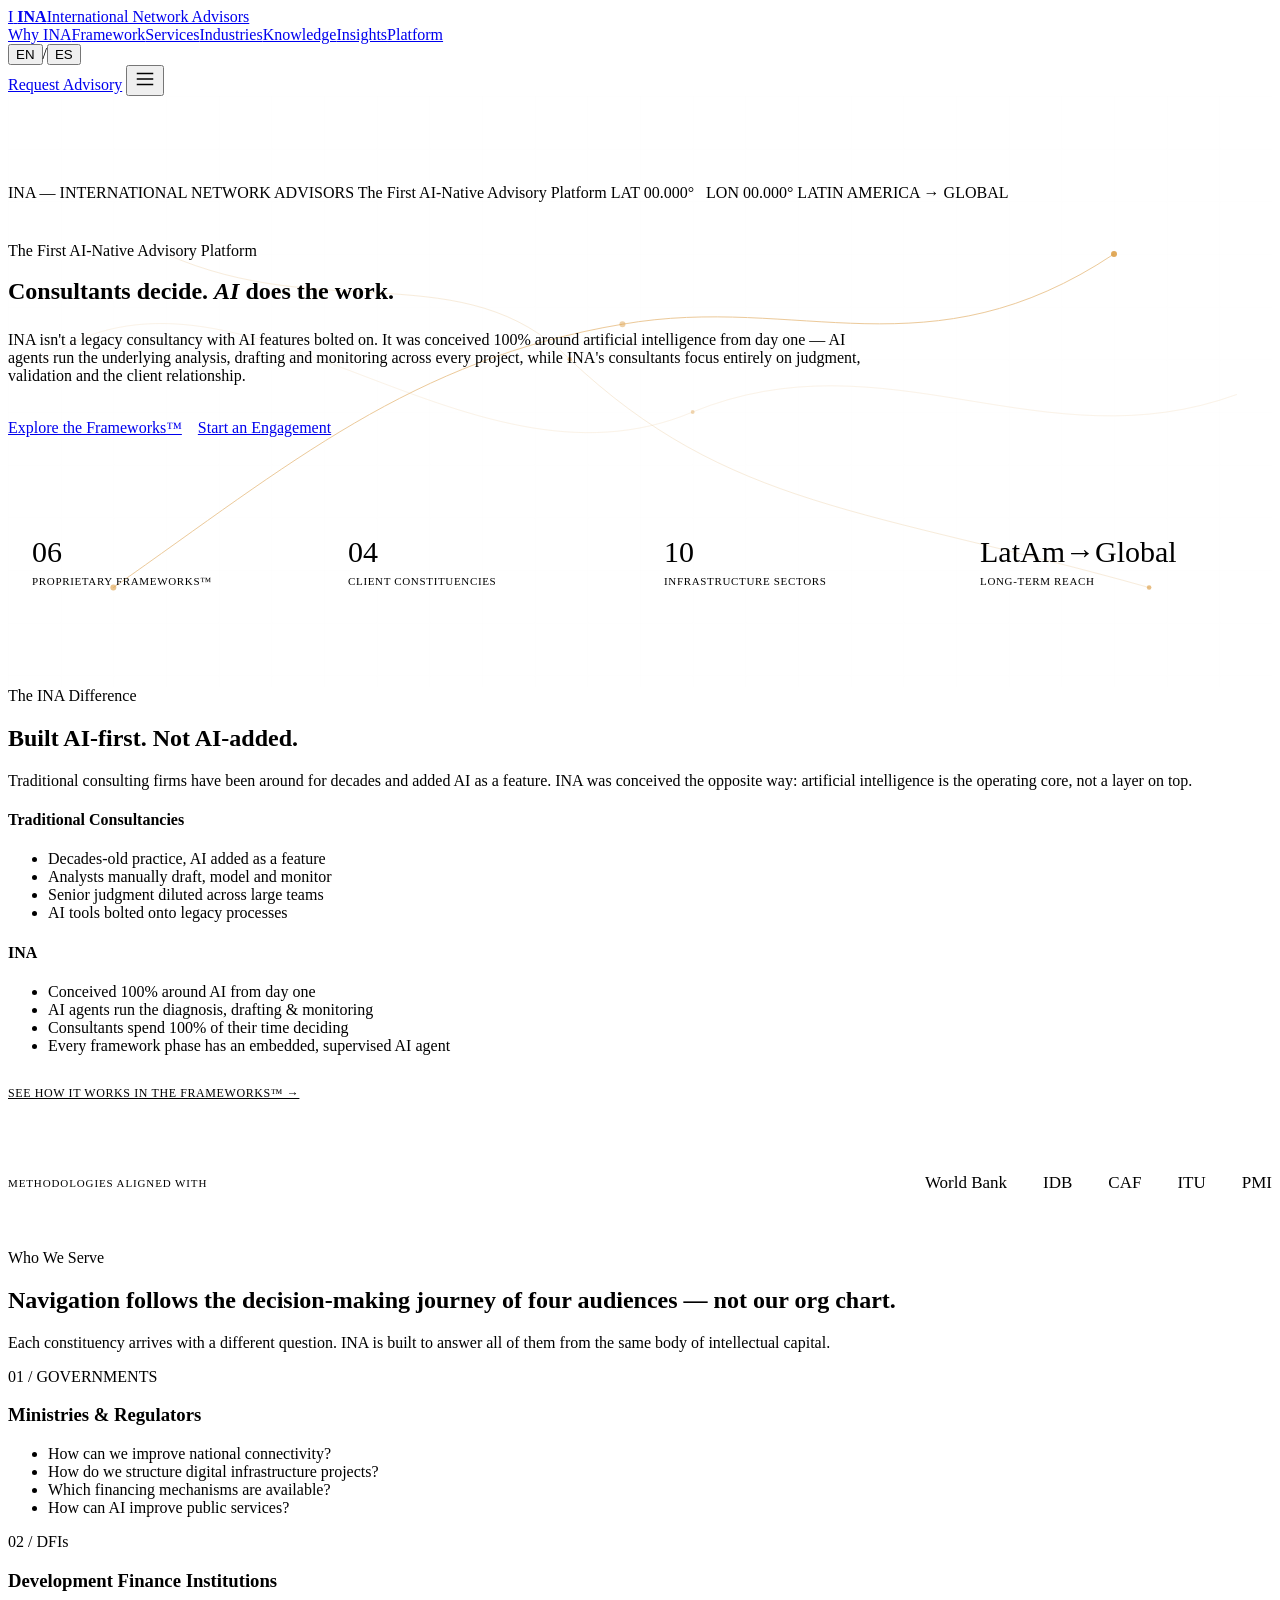
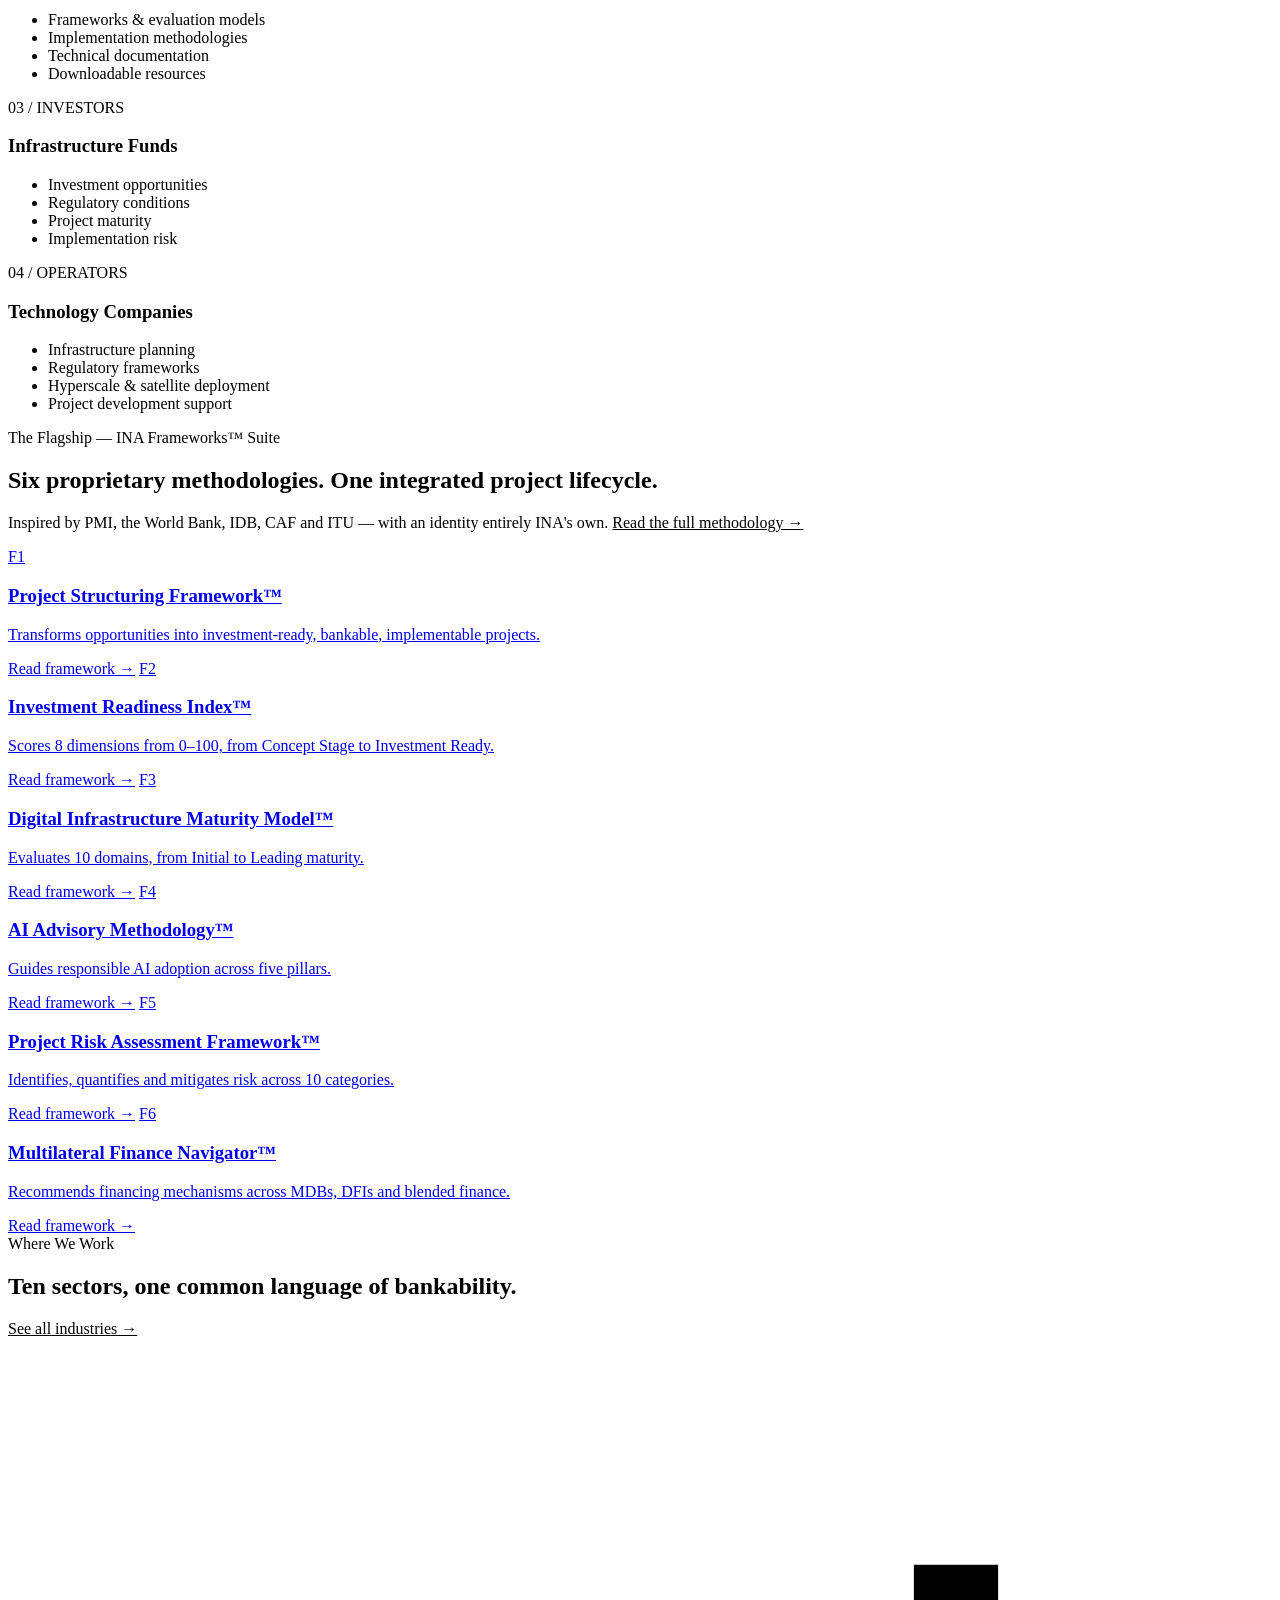
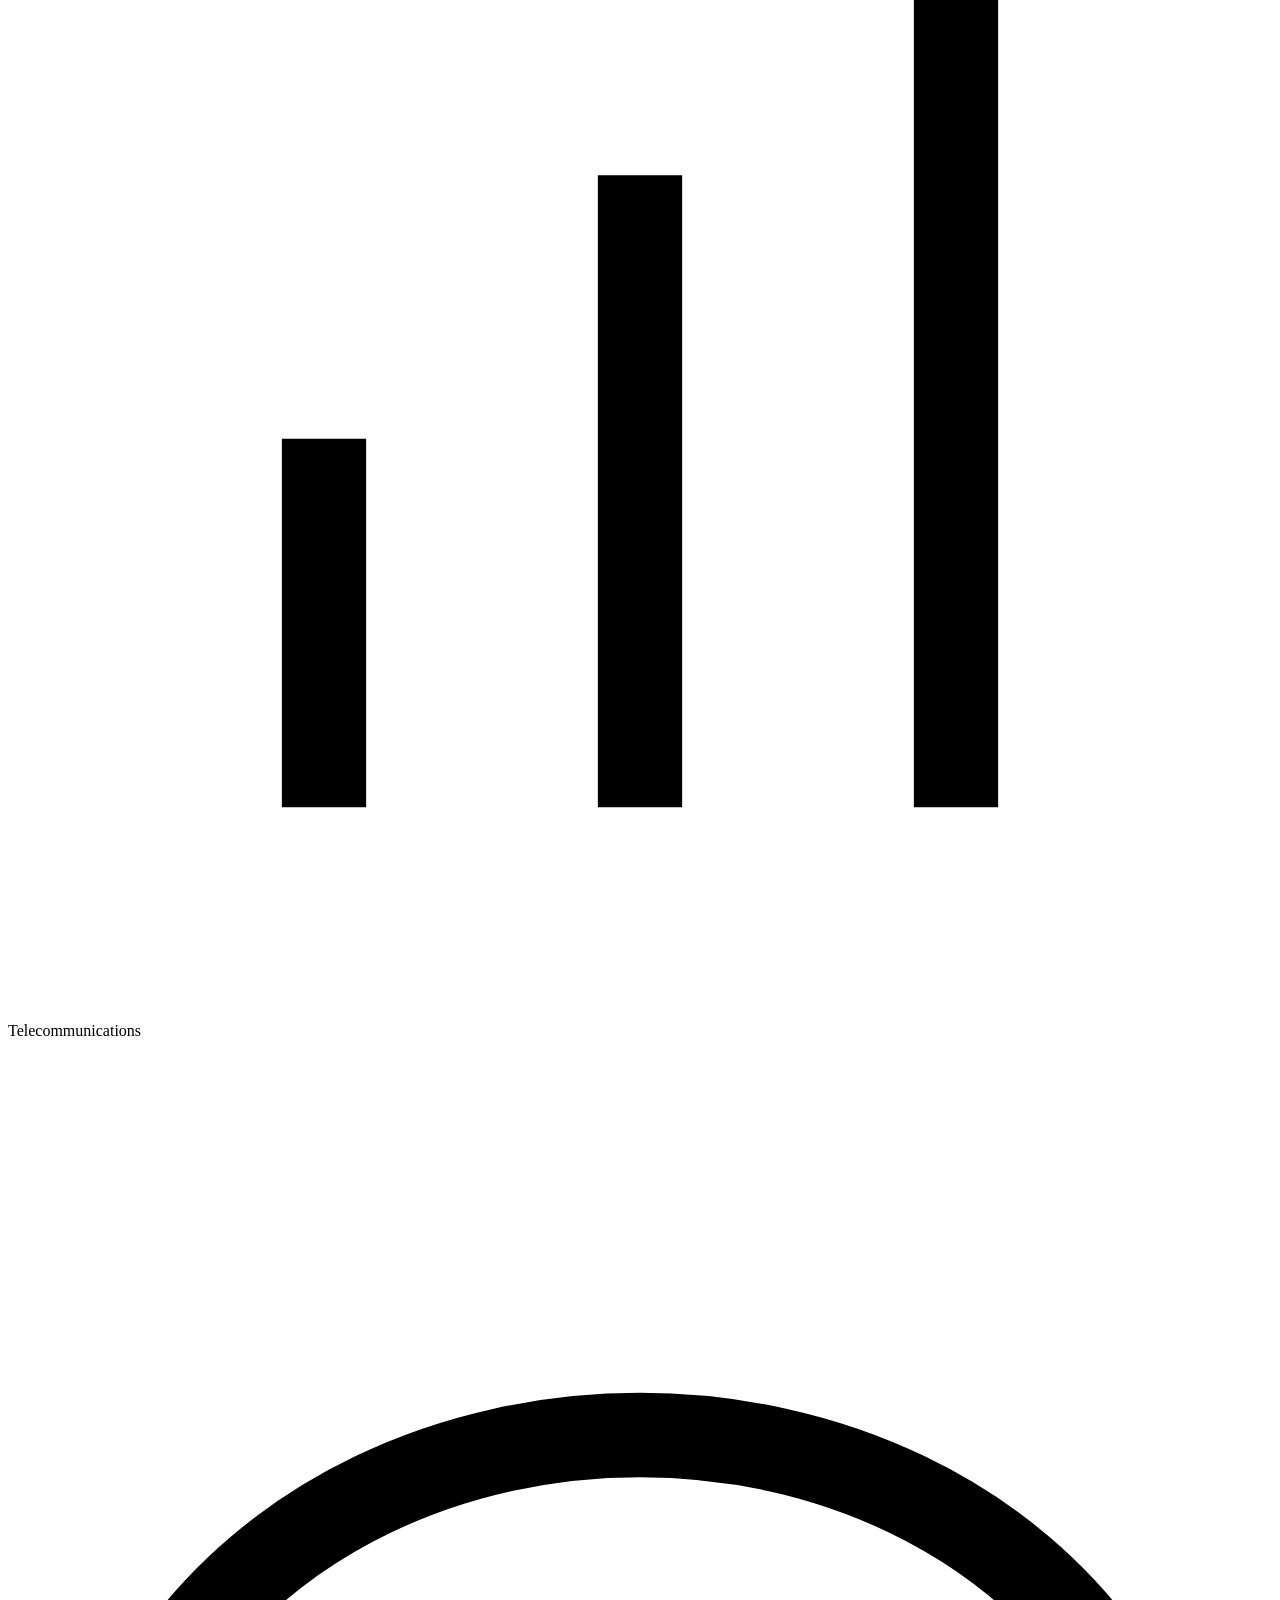
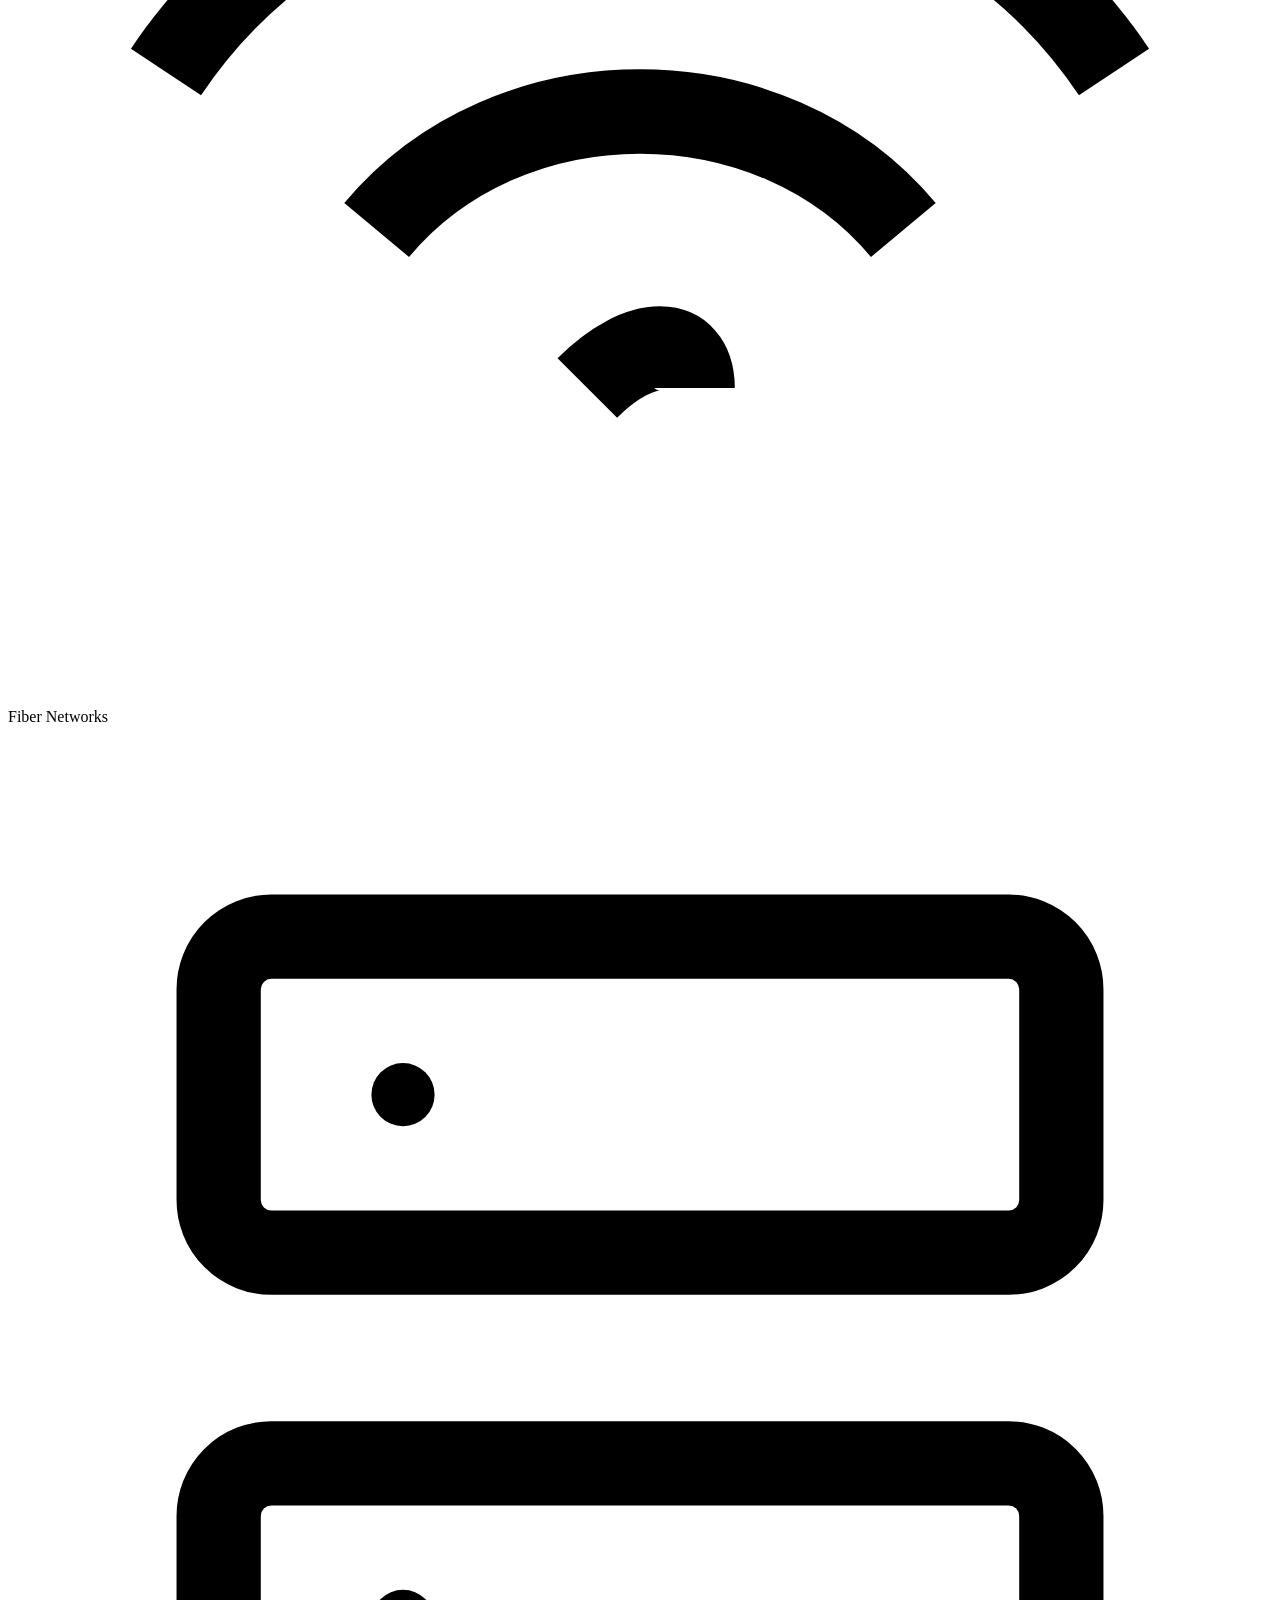
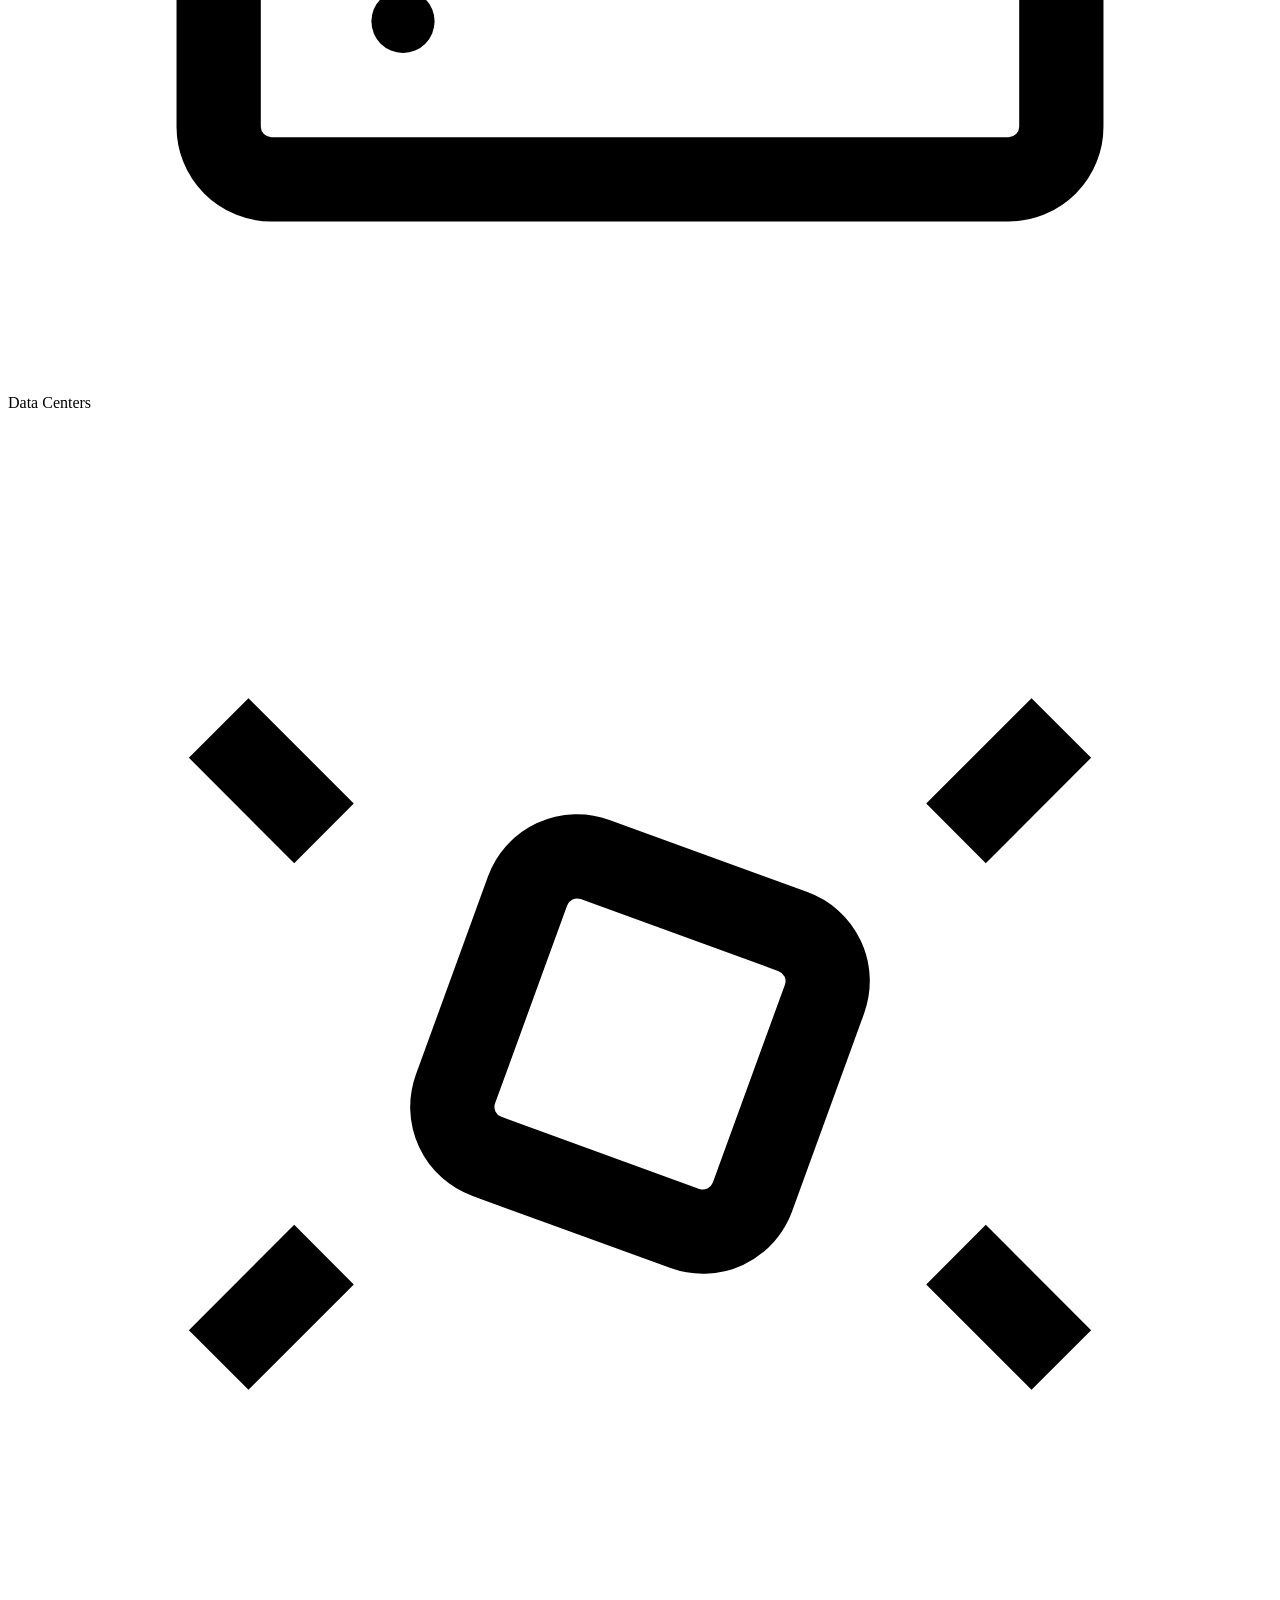
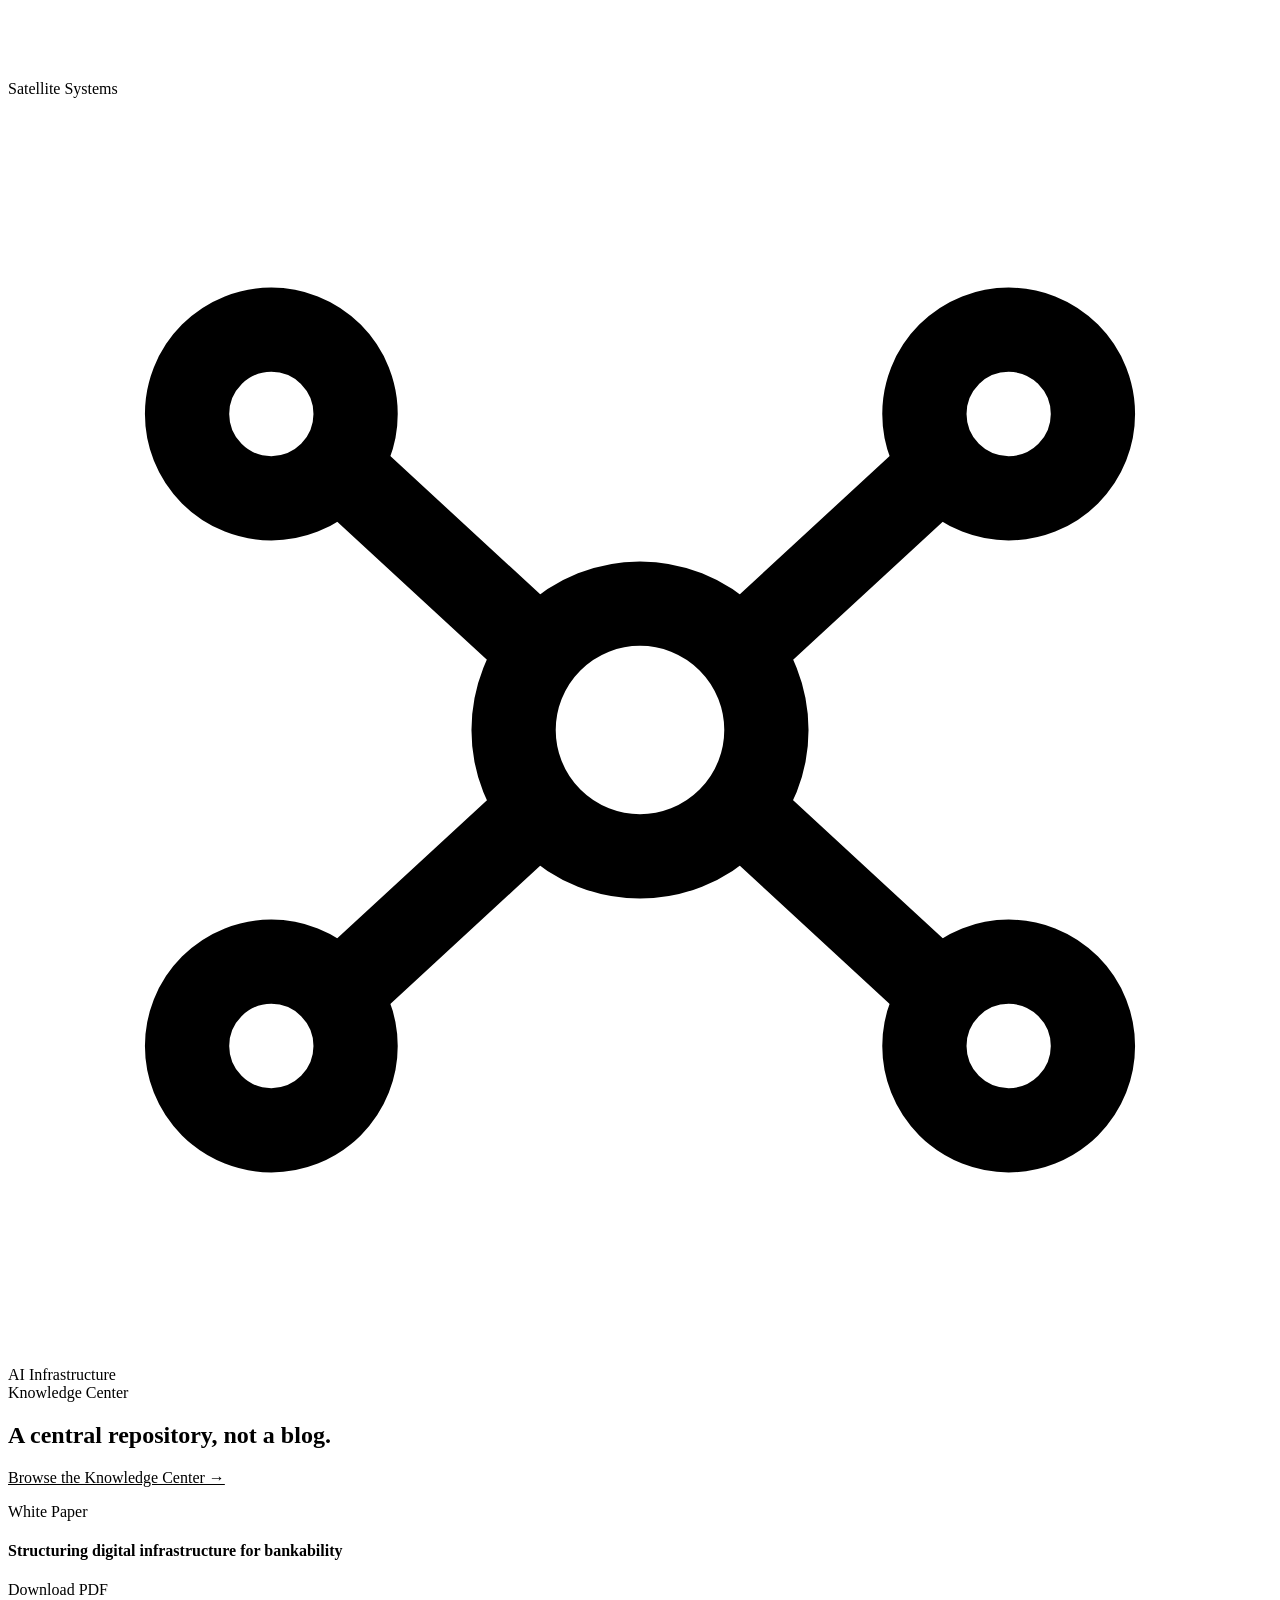
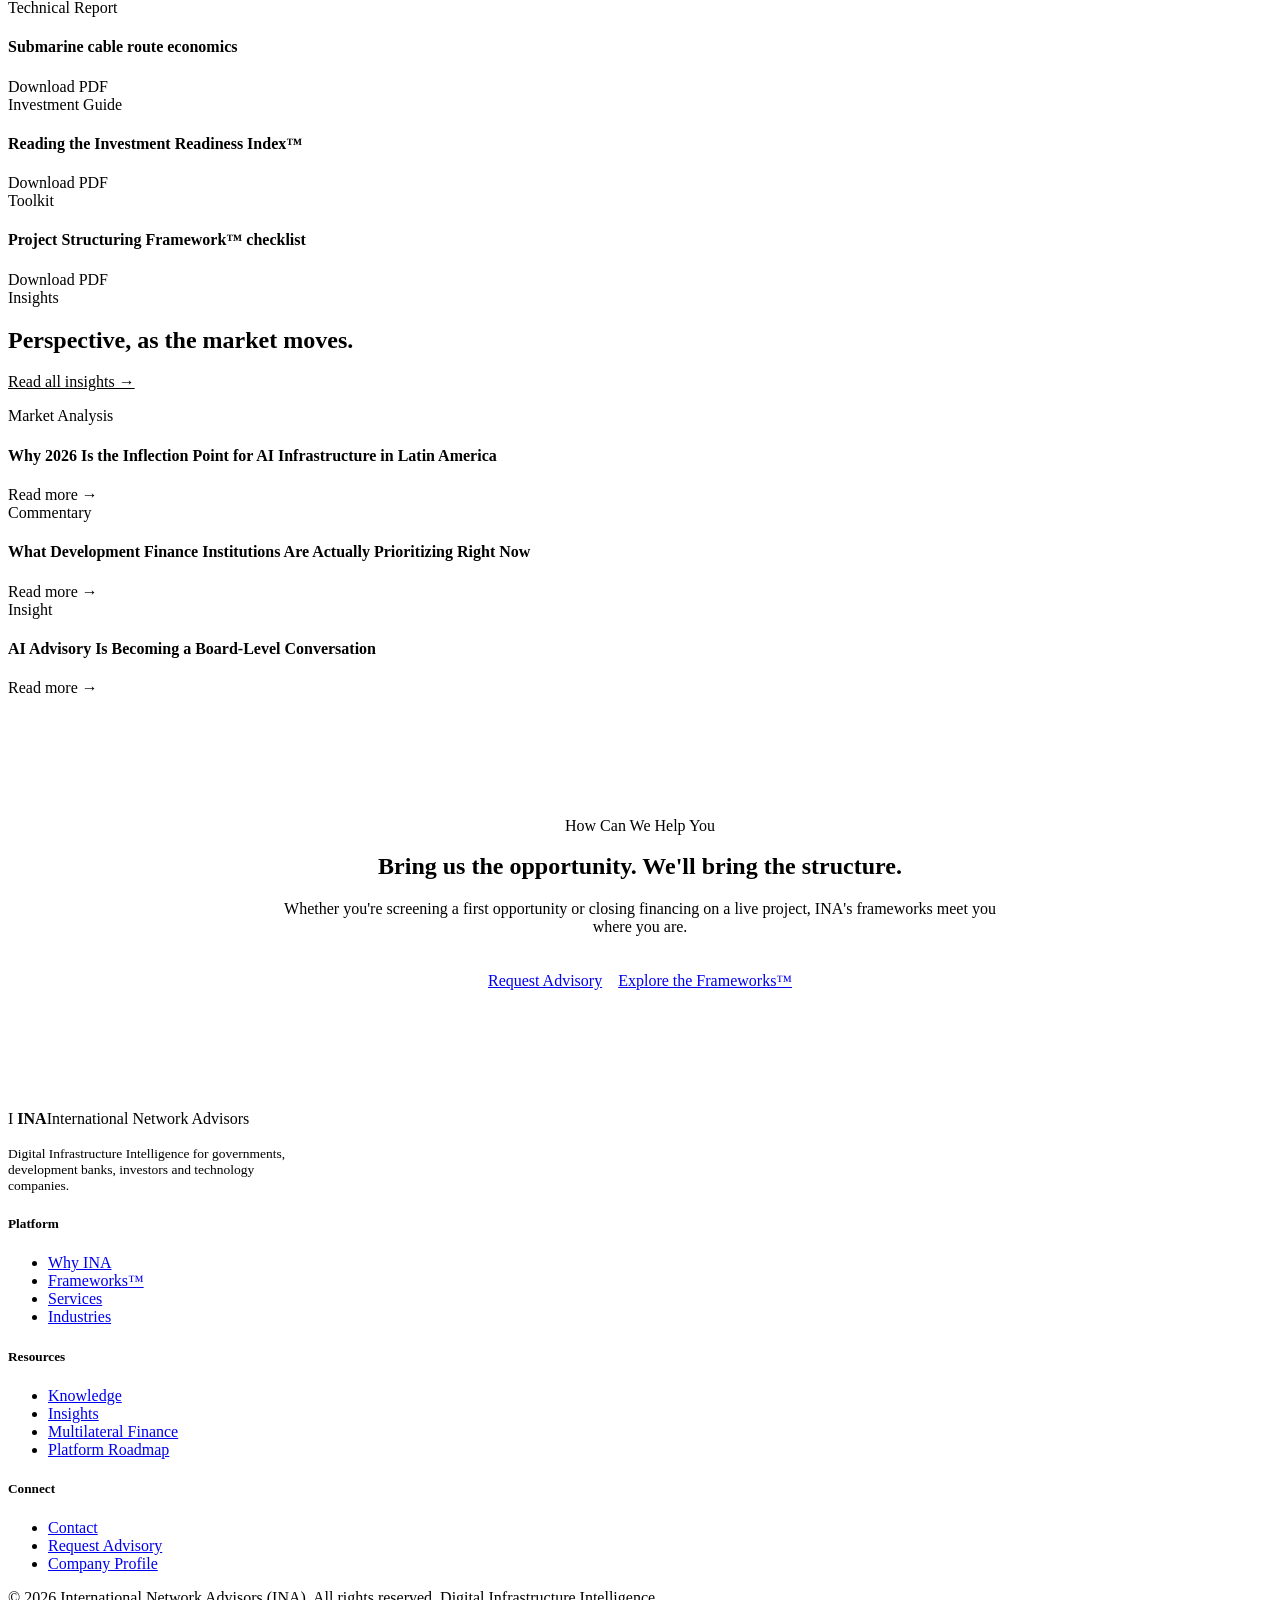
==== index.html @ de809a36 "Add files via upload" ====
<!DOCTYPE html>
<html lang="en">
<head>
<meta charset="UTF-8">
<meta name="viewport" content="width=device-width, initial-scale=1.0">
<title data-i18n-en="INA — International Network Advisors | Consultants Decide. AI Does The Work." data-i18n-es="INA — International Network Advisors | Los Consultores Deciden. La IA Hace El Trabajo.">INA — International Network Advisors | Consultants Decide. AI Does The Work.</title>
<meta name="description" data-i18n-attr="content" data-i18n-en="INA is the first AI-native advisory platform for digital infrastructure — conceived 100% around artificial intelligence, not a legacy consultancy with AI added on." data-i18n-es="INA es la primera plataforma de asesoría nativa en IA para infraestructura digital — concebida 100% alrededor de la inteligencia artificial, no una consultora tradicional con IA agregada." content="INA is the first AI-native advisory platform for digital infrastructure — conceived 100% around artificial intelligence, not a legacy consultancy with AI added on.">
<link rel="preconnect" href="https://fonts.googleapis.com">
<link rel="preconnect" href="https://fonts.gstatic.com" crossorigin>
<link href="https://fonts.googleapis.com/css2?family=Fraunces:ital,opsz,wght@0,9..144,400;0,9..144,500;0,9..144,600;1,9..144,500;1,9..144,600&family=IBM+Plex+Sans:wght@400;500;600&family=IBM+Plex+Mono:wght@400;500&display=swap" rel="stylesheet">
<link rel="stylesheet" href="assets/style.css">
</head>
<body>
<header class="site">
  <div class="wrap nav">
    <a href="index.html" class="brand">
      <span class="mark">I</span>
      <span class="word"><b>INA</b><span><span data-i18n="brand.tagline">International Network Advisors</span></span></span>
    </a>
    <nav class="links">
      <a href="why-ina.html"><span data-i18n="nav.why">Why INA</span></a><a href="framework.html"><span data-i18n="nav.framework">Framework</span></a><a href="services.html"><span data-i18n="nav.services">Services</span></a><a href="industries.html"><span data-i18n="nav.industries">Industries</span></a><a href="knowledge.html"><span data-i18n="nav.knowledge">Knowledge</span></a><a href="insights.html"><span data-i18n="nav.insights">Insights</span></a><a href="platform.html"><span data-i18n="nav.platform">Platform</span></a>
    </nav>
    <div class="lang-switch" aria-label="Language">
      <button class="lang-btn" data-lang="en">EN</button><span>/</span><button class="lang-btn" data-lang="es">ES</button>
    </div>
    <a href="contact.html" class="btn amber"><span data-i18n="nav.cta">Request Advisory</span></a>
    <button class="navToggle" aria-label="Toggle menu" id="navToggle">
      <svg width="22" height="22" viewBox="0 0 24 24" fill="none" stroke="currentColor" stroke-width="1.6"><path d="M3 6h18M3 12h18M3 18h18"/></svg>
    </button>
  </div>
  <div id="mobileMenu" style="display:none; border-top:1px solid var(--paper-line); background:var(--paper);">
    <div class="wrap" style="display:flex; flex-direction:column; padding:18px 32px; gap:16px;">
      <a href="why-ina.html"><span data-i18n="nav.why">Why INA</span></a><a href="framework.html"><span data-i18n="nav.framework">Framework</span></a><a href="services.html"><span data-i18n="nav.services">Services</span></a><a href="industries.html"><span data-i18n="nav.industries">Industries</span></a><a href="knowledge.html"><span data-i18n="nav.knowledge">Knowledge</span></a><a href="insights.html"><span data-i18n="nav.insights">Insights</span></a><a href="platform.html"><span data-i18n="nav.platform">Platform</span></a><a href="contact.html"><span data-i18n="nav.contact">Contact</span></a>
      <div class="lang-switch" style="margin-top:6px;"><button class="lang-btn" data-lang="en">EN</button><span>/</span><button class="lang-btn" data-lang="es">ES</button></div>
    </div>
  </div>
</header>
<section class="hero" id="home" style="position:relative; background: var(--ink); color: var(--text-on-dark); overflow:hidden; padding: 88px 0 100px;">
  <span class="corner-tag tl">INA &mdash; INTERNATIONAL NETWORK ADVISORS</span>
  <span class="corner-tag tr"><span data-i18n="home.hero.eyebrow">The First AI-Native Advisory Platform</span></span>
  <span class="corner-tag bl">LAT 00.000&deg; &nbsp; LON 00.000&deg;</span>
  <span class="corner-tag br">LATIN AMERICA &rarr; GLOBAL</span>

  <svg style="position:absolute; inset:0; z-index:1; opacity:.9;" viewBox="0 0 1440 760" preserveAspectRatio="xMidYMid slice" aria-hidden="true">
    <defs>
      <pattern id="grid" width="60" height="60" patternUnits="userSpaceOnUse">
        <path d="M60 0H0V60" fill="none" stroke="rgba(232,236,234,0.05)" stroke-width="1"/>
      </pattern>
    </defs>
    <rect width="1440" height="760" fill="url(#grid)"/>
    <g fill="none" stroke="#D9922E" stroke-width="1.1" opacity="0.55">
      <path d="M120,560 C 320,420 460,300 700,260 C 900,225 1050,320 1260,180">
        <animate attributeName="stroke-dasharray" from="0,2000" to="2000,0" dur="3.2s" fill="freeze"/>
      </path>
      <path d="M180,180 C 360,260 520,180 640,300 C 820,470 980,470 1300,560" opacity="0.35"/>
      <path d="M40,300 C 260,150 520,470 780,360 C 1000,270 1180,420 1400,340" opacity="0.22"/>
    </g>
    <g fill="#D9922E">
      <circle cx="120" cy="560" r="3.4"><animate attributeName="opacity" values="0.3;1;0.3" dur="3.4s" repeatCount="indefinite"/></circle>
      <circle cx="700" cy="260" r="3.4"><animate attributeName="opacity" values="0.3;1;0.3" dur="2.6s" repeatCount="indefinite" begin=".4s"/></circle>
      <circle cx="1260" cy="180" r="3.4"><animate attributeName="opacity" values="0.3;1;0.3" dur="3s" repeatCount="indefinite" begin=".9s"/></circle>
      <circle cx="640" cy="300" r="2.6" opacity="0.6"><animate attributeName="opacity" values="0.2;0.7;0.2" dur="4s" repeatCount="indefinite"/></circle>
      <circle cx="1300" cy="560" r="2.6" opacity="0.6"><animate attributeName="opacity" values="0.2;0.7;0.2" dur="3.6s" repeatCount="indefinite" begin=".7s"/></circle>
      <circle cx="780" cy="360" r="2.2" opacity="0.4"/>
    </g>
  </svg>

  <div class="wrap" style="position:relative; z-index:2;">
    <div class="hero-head" style="max-width:880px; margin-top:40px;">
      <span class="eyebrow on-dark"><span data-i18n="home.hero.eyebrow">The First AI-Native Advisory Platform</span></span>
      <h1 class="h-display" style="margin:18px 0 26px;"><span data-i18n="home.hero.title">Consultants decide. <em>AI</em> does the work.</span></h1>
      <p class="lede"><span data-i18n="home.hero.lede">INA isn't a legacy consultancy with AI features bolted on. It was conceived 100% around artificial intelligence from day one — AI agents run the underlying analysis, drafting and monitoring across every project, while INA's consultants focus entirely on judgment, validation and the client relationship.</span></p>
      <div class="hero-cta" style="display:flex; gap:16px; margin-top:34px; flex-wrap:wrap;">
        <a href="framework.html" class="btn amber"><span data-i18n="home.hero.cta1">Explore the Frameworks&trade;</span></a>
        <a href="contact.html" class="btn on-dark ghost"><span data-i18n="home.hero.cta2">Start an Engagement</span></a>
      </div>
    </div>
    <div class="stat-strip" style="margin-top:76px; display:grid; grid-template-columns:repeat(4,1fr); border-top:1px solid var(--ink-line);">
      <div style="padding:22px 24px 0;"><div style="font-family:var(--serif); font-size:30px; color:var(--amber);">06</div><div style="font-family:var(--mono); font-size:11px; letter-spacing:.06em; color:var(--muted-on-dark); margin-top:6px; text-transform:uppercase;"><span data-i18n="home.stat1">Proprietary Frameworks&trade;</span></div></div>
      <div style="padding:22px 24px 0; border-left:1px solid var(--ink-line);"><div style="font-family:var(--serif); font-size:30px; color:var(--amber);">04</div><div style="font-family:var(--mono); font-size:11px; letter-spacing:.06em; color:var(--muted-on-dark); margin-top:6px; text-transform:uppercase;"><span data-i18n="home.stat2">Client Constituencies</span></div></div>
      <div style="padding:22px 24px 0; border-left:1px solid var(--ink-line);"><div style="font-family:var(--serif); font-size:30px; color:var(--amber);">10</div><div style="font-family:var(--mono); font-size:11px; letter-spacing:.06em; color:var(--muted-on-dark); margin-top:6px; text-transform:uppercase;"><span data-i18n="home.stat3">Infrastructure Sectors</span></div></div>
      <div style="padding:22px 24px 0; border-left:1px solid var(--ink-line);"><div style="font-family:var(--serif); font-size:30px; color:var(--amber);">LatAm&rarr;Global</div><div style="font-family:var(--mono); font-size:11px; letter-spacing:.06em; color:var(--muted-on-dark); margin-top:6px; text-transform:uppercase;"><span data-i18n="home.stat4">Long-Term Reach</span></div></div>
    </div>
  </div>
</section>
<section id="ai-native">
  <div class="wrap">
    <div class="section-head reveal">
      <div>
        <span class="eyebrow"><span data-i18n="home.ainative.eyebrow">The INA Difference</span></span>
        <h2 class="h-section"><span data-i18n="home.ainative.title">Built AI-first. Not AI-added.</span></h2>
      </div>
      <p class="lede side"><span data-i18n="home.ainative.lede">Traditional consulting firms have been around for decades and added AI as a feature. INA was conceived the opposite way: artificial intelligence is the operating core, not a layer on top.</span></p>
    </div>
    <div class="two-col reveal">
      <div class="info-block">
        <h4><span data-i18n="home.ainative.trad.label">Traditional Consultancies</span></h4>
        <ul>
          <li><span data-i18n="home.ainative.trad.1">Decades-old practice, AI added as a feature</span></li>
          <li><span data-i18n="home.ainative.trad.2">Analysts manually draft, model and monitor</span></li>
          <li><span data-i18n="home.ainative.trad.3">Senior judgment diluted across large teams</span></li>
          <li><span data-i18n="home.ainative.trad.4">AI tools bolted onto legacy processes</span></li>
        </ul>
      </div>
      <div class="info-block info-block-dark">
        <h4><span data-i18n="home.ainative.ina.label">INA</span></h4>
        <ul>
          <li><span data-i18n="home.ainative.ina.1">Conceived 100% around AI from day one</span></li>
          <li><span data-i18n="home.ainative.ina.2">AI agents run the diagnosis, drafting &amp; monitoring</span></li>
          <li><span data-i18n="home.ainative.ina.3">Consultants spend 100% of their time deciding</span></li>
          <li><span data-i18n="home.ainative.ina.4">Every framework phase has an embedded, supervised AI agent</span></li>
        </ul>
      </div>
    </div>
    <p style="margin-top:28px;"><a href="framework.html#f1" style="font-family:var(--mono); font-size:12px; text-transform:uppercase; letter-spacing:.05em; color:var(--amber-deep); border-bottom:1px solid var(--amber-deep); padding-bottom:2px;"><span data-i18n="home.ainative.cta">See how it works in the Frameworks&trade; &rarr;</span></a></p>
  </div>
</section>
<section class="tight" style="padding:56px 0; border-bottom:1px solid var(--paper-line);">
  <div class="wrap reveal" style="display:flex; align-items:center; justify-content:space-between; gap:32px; flex-wrap:wrap;">
    <span style="font-family:var(--mono); font-size:11px; letter-spacing:.08em; text-transform:uppercase; color:var(--muted); white-space:nowrap;"><span data-i18n="home.credibility">Methodologies aligned with</span></span>
    <div style="display:flex; gap:36px; flex-wrap:wrap; align-items:center;">
      <span style="font-family:var(--serif); font-size:17px; color:var(--text);">World Bank</span>
      <span style="font-family:var(--serif); font-size:17px; color:var(--text);">IDB</span>
      <span style="font-family:var(--serif); font-size:17px; color:var(--text);">CAF</span>
      <span style="font-family:var(--serif); font-size:17px; color:var(--text);">ITU</span>
      <span style="font-family:var(--serif); font-size:17px; color:var(--text);">PMI</span>
    </div>
  </div>
</section>
<section id="serve">
  <div class="wrap">
    <div class="section-head reveal">
      <div>
        <span class="eyebrow"><span data-i18n="home.serve.eyebrow">Who We Serve</span></span>
        <h2 class="h-section"><span data-i18n="home.serve.title">Navigation follows the decision-making journey of four audiences &mdash; not our org chart.</span></h2>
      </div>
      <p class="lede side"><span data-i18n="home.serve.lede">Each constituency arrives with a different question. INA is built to answer all of them from the same body of intellectual capital.</span></p>
    </div>
  </div>
  <div class="wrap">
    <div class="audience-grid reveal">
      <div class="audience-card">
        <span class="idx"><span data-i18n="home.serve.gov.idx">01 / GOVERNMENTS</span></span>
        <h3><span data-i18n="home.serve.gov.title">Ministries &amp; Regulators</span></h3>
        <ul><li><span data-i18n="home.serve.gov.1">How can we improve national connectivity?</span></li><li><span data-i18n="home.serve.gov.2">How do we structure digital infrastructure projects?</span></li><li><span data-i18n="home.serve.gov.3">Which financing mechanisms are available?</span></li><li><span data-i18n="home.serve.gov.4">How can AI improve public services?</span></li></ul>
      </div>
      <div class="audience-card">
        <span class="idx"><span data-i18n="home.serve.dfi.idx">02 / DFIs</span></span>
        <h3><span data-i18n="home.serve.dfi.title">Development Finance Institutions</span></h3>
        <ul><li><span data-i18n="home.serve.dfi.1">Frameworks &amp; evaluation models</span></li><li><span data-i18n="home.serve.dfi.2">Implementation methodologies</span></li><li><span data-i18n="home.serve.dfi.3">Technical documentation</span></li><li><span data-i18n="home.serve.dfi.4">Downloadable resources</span></li></ul>
      </div>
      <div class="audience-card">
        <span class="idx"><span data-i18n="home.serve.inv.idx">03 / INVESTORS</span></span>
        <h3><span data-i18n="home.serve.inv.title">Infrastructure Funds</span></h3>
        <ul><li><span data-i18n="home.serve.inv.1">Investment opportunities</span></li><li><span data-i18n="home.serve.inv.2">Regulatory conditions</span></li><li><span data-i18n="home.serve.inv.3">Project maturity</span></li><li><span data-i18n="home.serve.inv.4">Implementation risk</span></li></ul>
      </div>
      <div class="audience-card">
        <span class="idx"><span data-i18n="home.serve.ops.idx">04 / OPERATORS</span></span>
        <h3><span data-i18n="home.serve.ops.title">Technology Companies</span></h3>
        <ul><li><span data-i18n="home.serve.ops.1">Infrastructure planning</span></li><li><span data-i18n="home.serve.ops.2">Regulatory frameworks</span></li><li><span data-i18n="home.serve.ops.3">Hyperscale &amp; satellite deployment</span></li><li><span data-i18n="home.serve.ops.4">Project development support</span></li></ul>
      </div>
    </div>
  </div>
</section>
<section class="on-dark" id="frameworks-teaser">
  <div class="wrap">
    <div class="section-head reveal">
      <div>
        <span class="eyebrow on-dark"><span data-i18n="home.fw.eyebrow">The Flagship &mdash; INA Frameworks&trade; Suite</span></span>
        <h2 class="h-section" style="color:var(--text-on-dark);"><span data-i18n="home.fw.title">Six proprietary methodologies. One integrated project lifecycle.</span></h2>
      </div>
      <p class="lede side"><span data-i18n="home.fw.lede">Inspired by PMI, the World Bank, IDB, CAF and ITU &mdash; with an identity entirely INA's own. <a href="framework.html" style="color:var(--amber); border-bottom:1px solid var(--amber);">Read the full methodology &rarr;</a></span></p>
    </div>
    <div class="fw-grid reveal">
      <a class="fw-card linkable" href="framework.html#f1"><span class="fnum">F1</span><h3><span data-i18n="fw.f1.title">Project Structuring Framework&trade;</span></h3><p class="purpose"><span data-i18n="fw.f1.purpose.short">Transforms opportunities into investment-ready, bankable, implementable projects.</span></p><span class="goto"><span data-i18n="home.fw.readmore">Read framework &rarr;</span></span></a>
      <a class="fw-card linkable" href="framework.html#f2"><span class="fnum">F2</span><h3><span data-i18n="fw.f2.title">Investment Readiness Index&trade;</span></h3><p class="purpose"><span data-i18n="fw.f2.purpose.short">Scores 8 dimensions from 0&ndash;100, from Concept Stage to Investment Ready.</span></p><span class="goto"><span data-i18n="home.fw.readmore">Read framework &rarr;</span></span></a>
      <a class="fw-card linkable" href="framework.html#f3"><span class="fnum">F3</span><h3><span data-i18n="fw.f3.title">Digital Infrastructure Maturity Model&trade;</span></h3><p class="purpose"><span data-i18n="fw.f3.purpose.short">Evaluates 10 domains, from Initial to Leading maturity.</span></p><span class="goto"><span data-i18n="home.fw.readmore">Read framework &rarr;</span></span></a>
      <a class="fw-card linkable" href="framework.html#f4"><span class="fnum">F4</span><h3><span data-i18n="fw.f4.title">AI Advisory Methodology&trade;</span></h3><p class="purpose"><span data-i18n="fw.f4.purpose.short">Guides responsible AI adoption across five pillars.</span></p><span class="goto"><span data-i18n="home.fw.readmore">Read framework &rarr;</span></span></a>
      <a class="fw-card linkable" href="framework.html#f5"><span class="fnum">F5</span><h3><span data-i18n="fw.f5.title">Project Risk Assessment Framework&trade;</span></h3><p class="purpose"><span data-i18n="fw.f5.purpose.short">Identifies, quantifies and mitigates risk across 10 categories.</span></p><span class="goto"><span data-i18n="home.fw.readmore">Read framework &rarr;</span></span></a>
      <a class="fw-card linkable" href="framework.html#f6"><span class="fnum">F6</span><h3><span data-i18n="fw.f6.title">Multilateral Finance Navigator&trade;</span></h3><p class="purpose"><span data-i18n="fw.f6.purpose.short">Recommends financing mechanisms across MDBs, DFIs and blended finance.</span></p><span class="goto"><span data-i18n="home.fw.readmore">Read framework &rarr;</span></span></a>
    </div>
  </div>
</section>
<section id="industries-teaser">
  <div class="wrap">
    <div class="section-head reveal">
      <div>
        <span class="eyebrow"><span data-i18n="home.ind.eyebrow">Where We Work</span></span>
        <h2 class="h-section"><span data-i18n="home.ind.title">Ten sectors, one common language of bankability.</span></h2>
      </div>
      <p class="lede side"><a href="industries.html" style="color:var(--text); border-bottom:1px solid var(--paper-line);"><span data-i18n="home.ind.link">See all industries &rarr;</span></a></p>
    </div>
    <div class="industry-grid reveal">
      <div class="industry-card"><svg viewBox="0 0 24 24" fill="none" stroke="currentColor" stroke-width="1.6"><path d="M6 20V13M12 20V8M18 20V4"/></svg><span><span data-i18n="ind.telecom">Telecommunications</span></span></div>
      <div class="industry-card"><svg viewBox="0 0 24 24" fill="none" stroke="currentColor" stroke-width="1.6"><path d="M3 12c4-6 14-6 18 0M7 15c2.5-3 7.5-3 10 0M11 18c1-1 2-1 2 0"/></svg><span><span data-i18n="ind.fiber">Fiber Networks</span></span></div>
      <div class="industry-card"><svg viewBox="0 0 24 24" fill="none" stroke="currentColor" stroke-width="1.6"><rect x="4" y="4" width="16" height="6" rx="1"/><rect x="4" y="14" width="16" height="6" rx="1"/><circle cx="7.5" cy="7" r=".6" fill="currentColor" stroke="none"/><circle cx="7.5" cy="17" r=".6" fill="currentColor" stroke="none"/></svg><span><span data-i18n="ind.datacenter">Data Centers</span></span></div>
      <div class="industry-card"><svg viewBox="0 0 24 24" fill="none" stroke="currentColor" stroke-width="1.6"><rect x="9" y="9" width="6" height="6" rx="1" transform="rotate(20 12 12)"/><path d="M4 6l2 2M20 6l-2 2M4 18l2-2M20 18l-2-2"/></svg><span><span data-i18n="ind.satellite">Satellite Systems</span></span></div>
      <div class="industry-card"><svg viewBox="0 0 24 24" fill="none" stroke="currentColor" stroke-width="1.6"><circle cx="12" cy="12" r="2.4"/><circle cx="5" cy="6" r="1.6"/><circle cx="19" cy="6" r="1.6"/><circle cx="5" cy="18" r="1.6"/><circle cx="19" cy="18" r="1.6"/><path d="M10.2 10.6 6.3 7M13.8 10.6 17.7 7M10.2 13.4 6.3 17M13.8 13.4 17.7 17"/></svg><span><span data-i18n="ind.ai">AI Infrastructure</span></span></div>
    </div>
  </div>
</section>
<section id="knowledge-teaser" style="background:var(--paper-2);">
  <div class="wrap">
    <div class="section-head reveal">
      <div>
        <span class="eyebrow"><span data-i18n="home.know.eyebrow">Knowledge Center</span></span>
        <h2 class="h-section"><span data-i18n="home.know.title">A central repository, not a blog.</span></h2>
      </div>
      <p class="lede side"><a href="knowledge.html" style="color:var(--text); border-bottom:1px solid var(--paper-line);"><span data-i18n="home.know.link">Browse the Knowledge Center &rarr;</span></a></p>
    </div>
    <div class="knowledge-grid reveal">
      <div class="k-card"><span class="kicon"><span data-i18n="know.wp.cat">White Paper</span></span><h4><span data-i18n="know.wp.1">Structuring digital infrastructure for bankability</span></h4><span class="kfoot"><span data-i18n="know.download">Download PDF</span></span></div>
      <div class="k-card"><span class="kicon"><span data-i18n="know.tr.cat">Technical Report</span></span><h4><span data-i18n="know.tr.1">Submarine cable route economics</span></h4><span class="kfoot"><span data-i18n="know.download">Download PDF</span></span></div>
      <div class="k-card"><span class="kicon"><span data-i18n="know.ig.cat">Investment Guide</span></span><h4><span data-i18n="know.ig.1">Reading the Investment Readiness Index&trade;</span></h4><span class="kfoot"><span data-i18n="know.download">Download PDF</span></span></div>
      <div class="k-card"><span class="kicon"><span data-i18n="know.tk.cat">Toolkit</span></span><h4><span data-i18n="know.tk.1">Project Structuring Framework&trade; checklist</span></h4><span class="kfoot"><span data-i18n="know.download">Download PDF</span></span></div>
    </div>
  </div>
</section>
<section id="insights-teaser">
  <div class="wrap">
    <div class="section-head reveal">
      <div>
        <span class="eyebrow"><span data-i18n="home.ins.eyebrow">Insights</span></span>
        <h2 class="h-section"><span data-i18n="home.ins.title">Perspective, as the market moves.</span></h2>
      </div>
      <p class="lede side"><a href="insights.html" style="color:var(--text); border-bottom:1px solid var(--paper-line);"><span data-i18n="home.ins.link">Read all insights &rarr;</span></a></p>
    </div>
    <div class="knowledge-grid reveal">
      <div class="k-card"><span class="kicon"><span data-i18n="home.ins.tag1">Market Analysis</span></span><h4><span data-i18n="home.ins.item1">Why 2026 Is the Inflection Point for AI Infrastructure in Latin America</span></h4><span class="kfoot"><span data-i18n="ins.readmore">Read more &rarr;</span></span></div>
      <div class="k-card"><span class="kicon"><span data-i18n="home.ins.tag2">Commentary</span></span><h4><span data-i18n="home.ins.item2">What Development Finance Institutions Are Actually Prioritizing Right Now</span></h4><span class="kfoot"><span data-i18n="ins.readmore">Read more &rarr;</span></span></div>
      <div class="k-card"><span class="kicon"><span data-i18n="home.ins.tag3">Insight</span></span><h4><span data-i18n="home.ins.item3">AI Advisory Is Becoming a Board-Level Conversation</span></h4><span class="kfoot"><span data-i18n="ins.readmore">Read more &rarr;</span></span></div>
    </div>
  </div>
</section>
<section class="on-dark" id="cta" style="text-align:center; padding:120px 0;">
  <div class="wrap reveal" style="max-width:720px; margin:0 auto;">
    <span class="eyebrow on-dark" style="justify-content:center;"><span data-i18n="home.cta.eyebrow">How Can We Help You</span></span>
    <h2 class="h-section" style="color:var(--text-on-dark); margin-top:18px;"><span data-i18n="home.cta.title">Bring us the opportunity. We'll bring the structure.</span></h2>
    <p class="lede" style="margin:20px auto 0; text-align:center;"><span data-i18n="home.cta.lede">Whether you're screening a first opportunity or closing financing on a live project, INA's frameworks meet you where you are.</span></p>
    <div style="display:flex; gap:16px; justify-content:center; margin-top:36px; flex-wrap:wrap;">
      <a href="contact.html" class="btn amber"><span data-i18n="nav.cta">Request Advisory</span></a>
      <a href="framework.html" class="btn on-dark ghost"><span data-i18n="home.hero.cta1">Explore the Frameworks&trade;</span></a>
    </div>
  </div>
</section>
<footer>
  <div class="wrap">
    <div class="foot-grid">
      <div>
        <span class="brand" style="color:var(--text-on-dark);">
          <span class="mark" style="border-color:var(--text-on-dark); color:var(--text-on-dark);">I</span>
          <span class="word" style="color:var(--text-on-dark);"><b>INA</b><span style="color:var(--muted-on-dark);"><span data-i18n="brand.tagline">International Network Advisors</span></span></span>
        </span>
        <p style="margin-top:18px; font-size:13.5px; max-width:280px;"><span data-i18n="footer.tagline">Digital Infrastructure Intelligence for governments, development banks, investors and technology companies.</span></p>
      </div>
      <div>
        <h5><span data-i18n="footer.h.platform">Platform</span></h5>
        <ul><li><a href="why-ina.html"><span data-i18n="nav.why">Why INA</span></a></li><li><a href="framework.html"><span data-i18n="footer.frameworks">Frameworks&trade;</span></a></li><li><a href="services.html"><span data-i18n="nav.services">Services</span></a></li><li><a href="industries.html"><span data-i18n="nav.industries">Industries</span></a></li></ul>
      </div>
      <div>
        <h5><span data-i18n="footer.h.resources">Resources</span></h5>
        <ul><li><a href="knowledge.html"><span data-i18n="nav.knowledge">Knowledge</span></a></li><li><a href="insights.html"><span data-i18n="nav.insights">Insights</span></a></li><li><a href="framework.html#finance"><span data-i18n="footer.finance">Multilateral Finance</span></a></li><li><a href="platform.html"><span data-i18n="footer.roadmap">Platform Roadmap</span></a></li></ul>
      </div>
      <div>
        <h5><span data-i18n="footer.h.connect">Connect</span></h5>
        <ul><li><a href="contact.html"><span data-i18n="footer.contact">Contact</span></a></li><li><a href="contact.html"><span data-i18n="footer.request">Request Advisory</span></a></li><li><a href="contact.html"><span data-i18n="footer.profile">Company Profile</span></a></li></ul>
      </div>
    </div>
    <div class="foot-bottom">
      <span><span data-i18n="footer.rights">&copy; 2026 International Network Advisors (INA). All rights reserved.</span></span>
      <span><span data-i18n="footer.tag2">Digital Infrastructure Intelligence</span></span>
    </div>
  </div>
</footer>
<script src="assets/i18n.js"></script>
<script src="assets/script.js"></script>
</body>
</html>
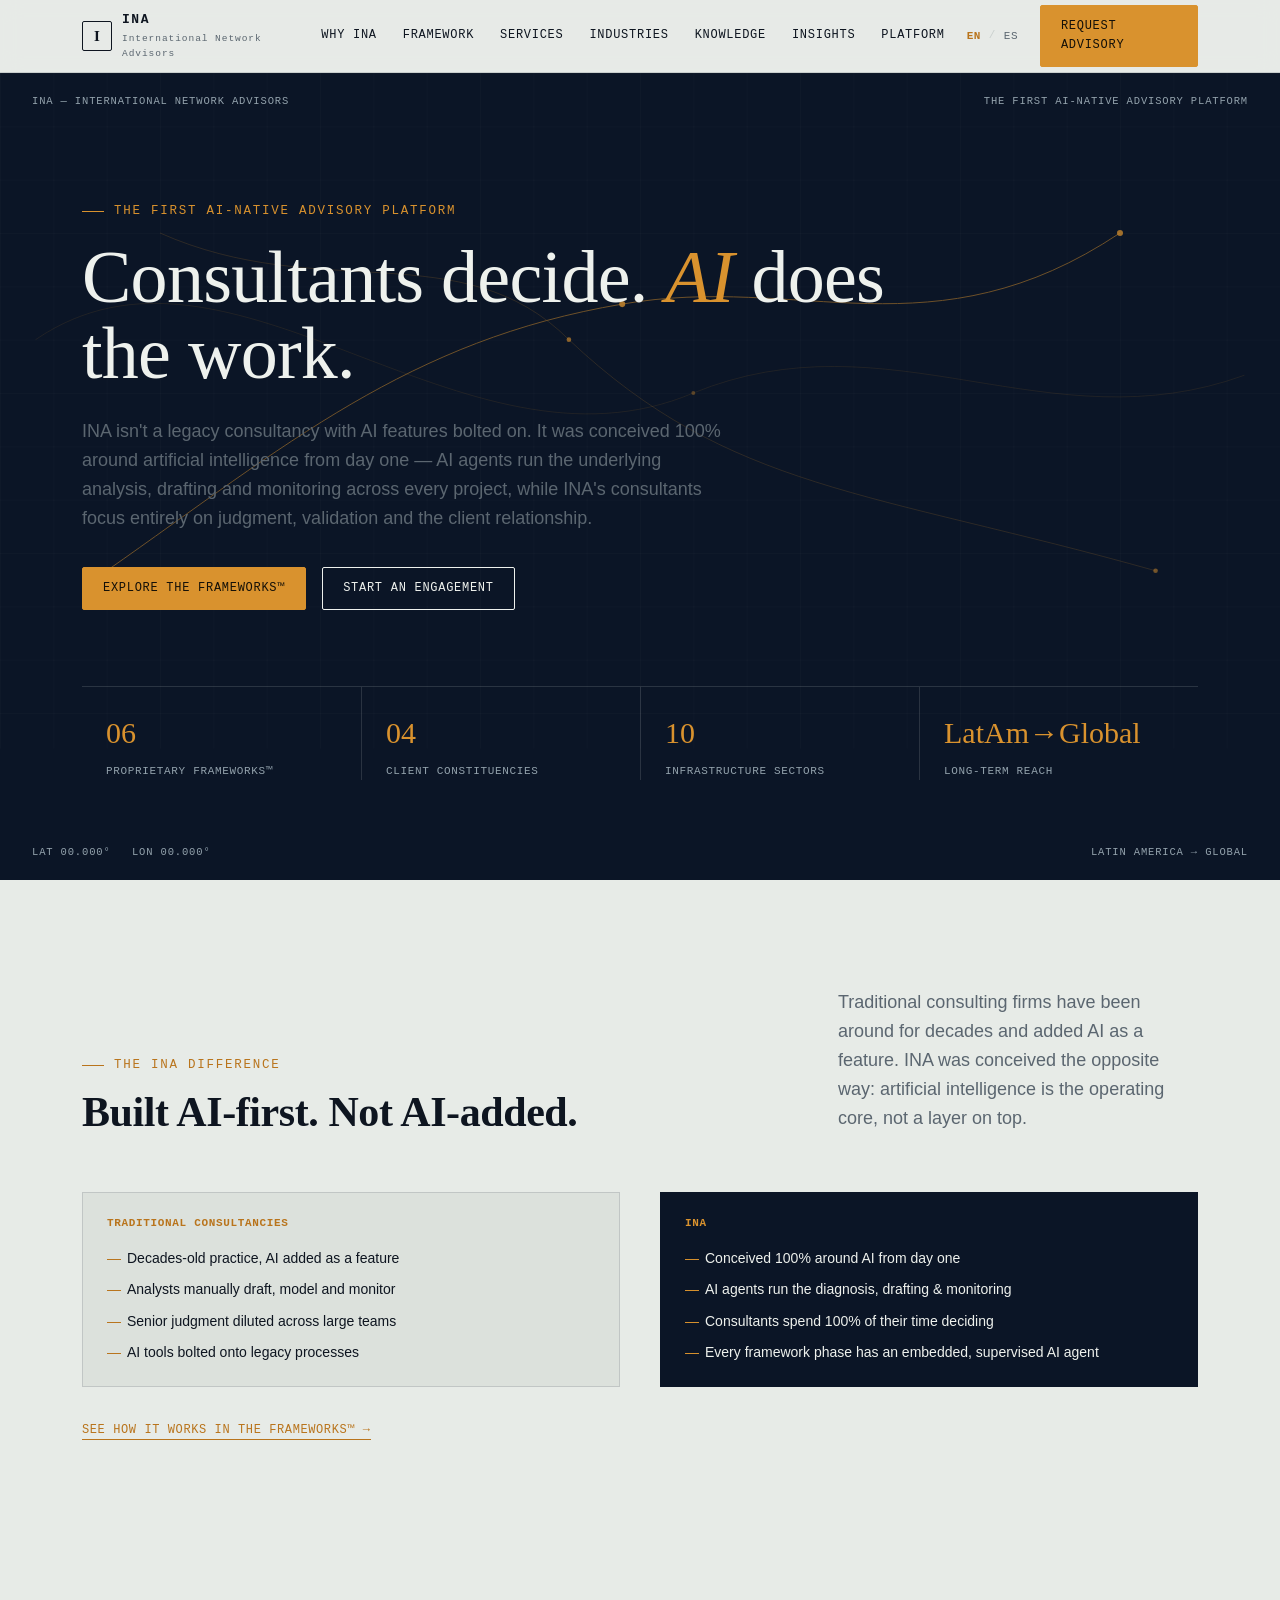
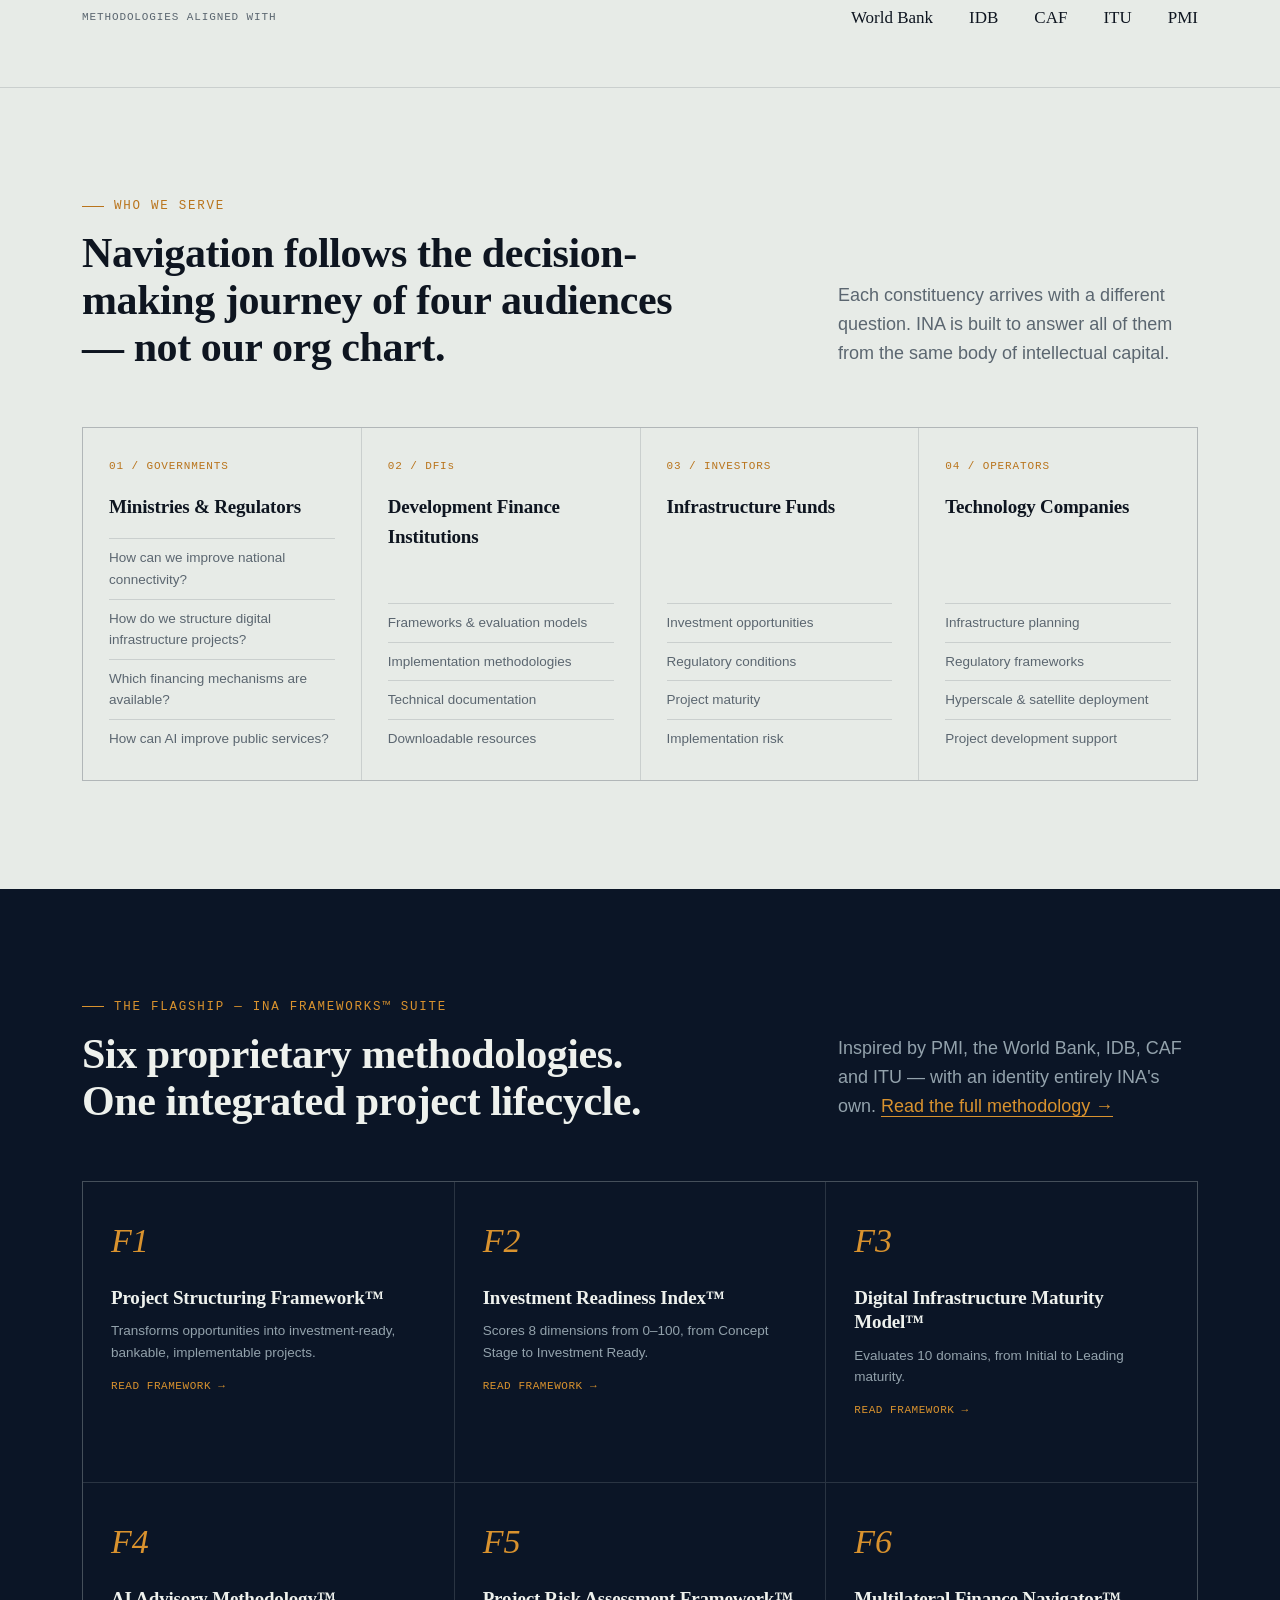
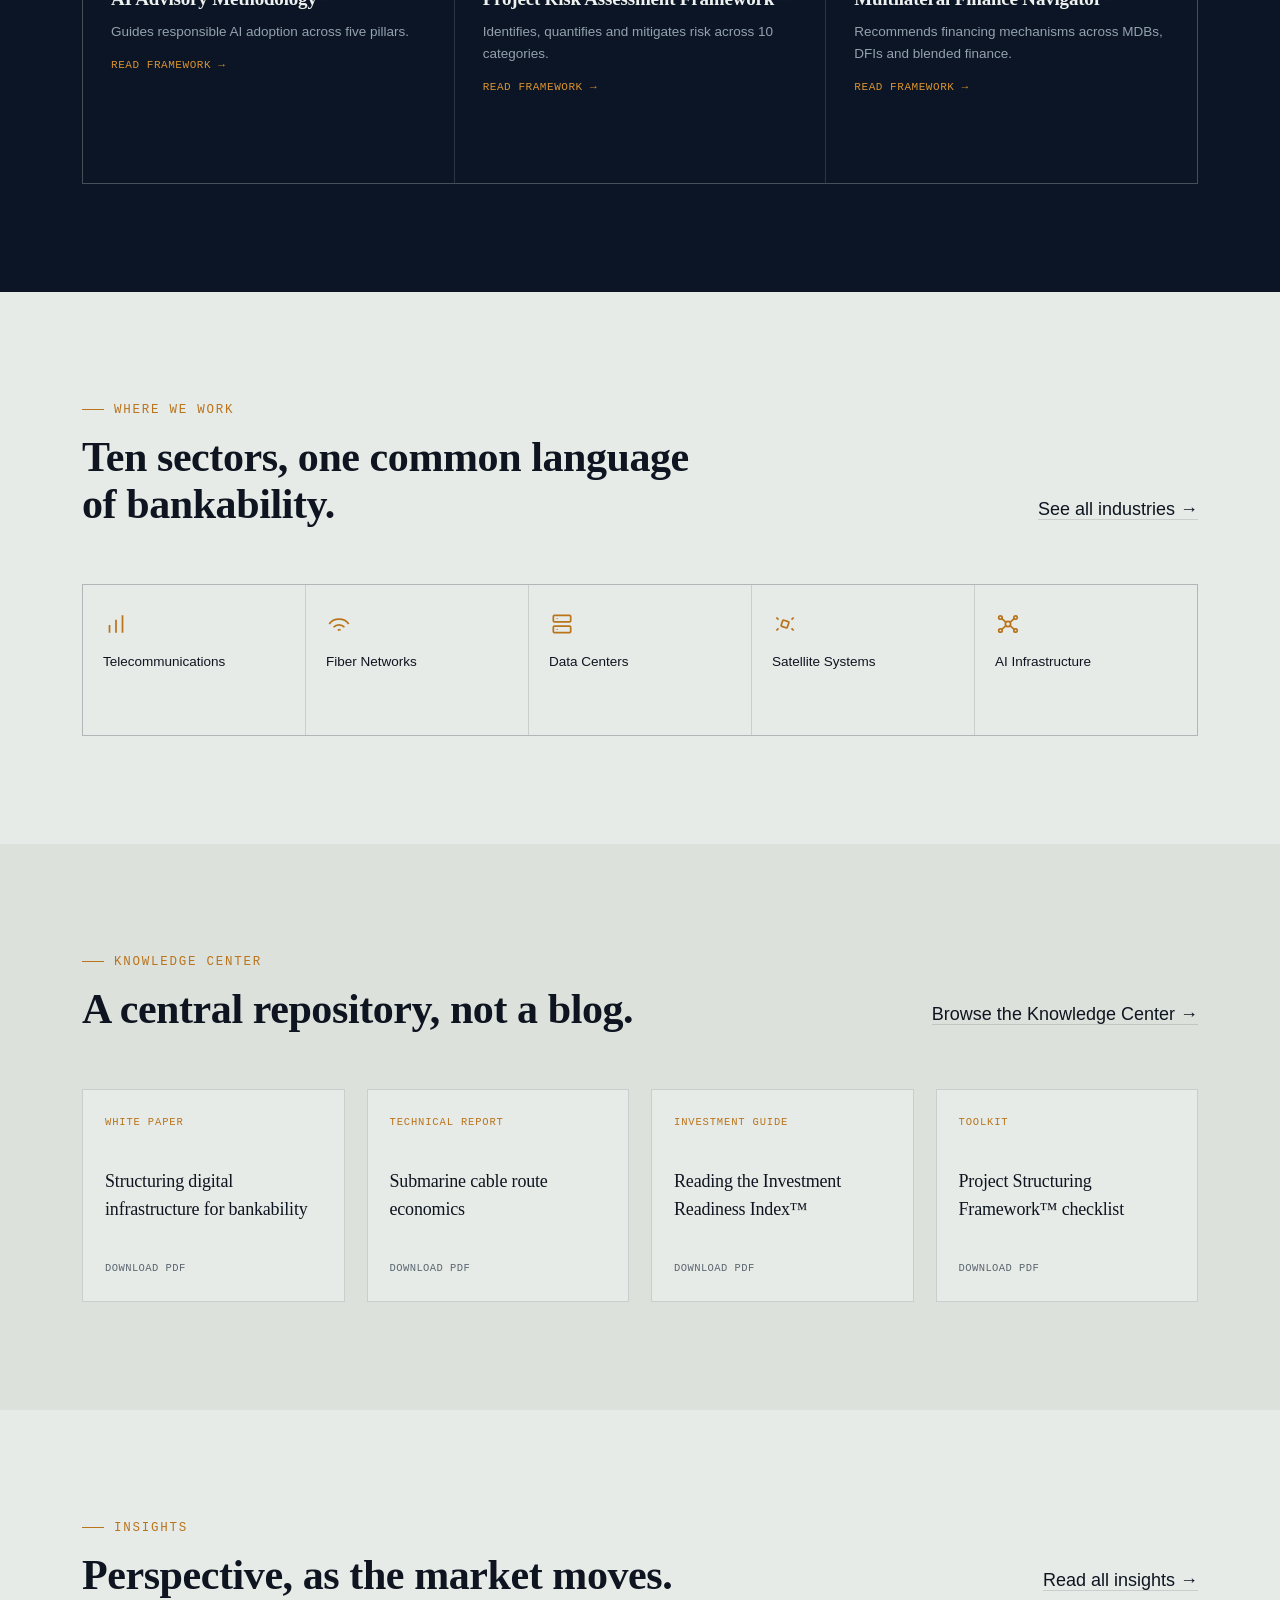
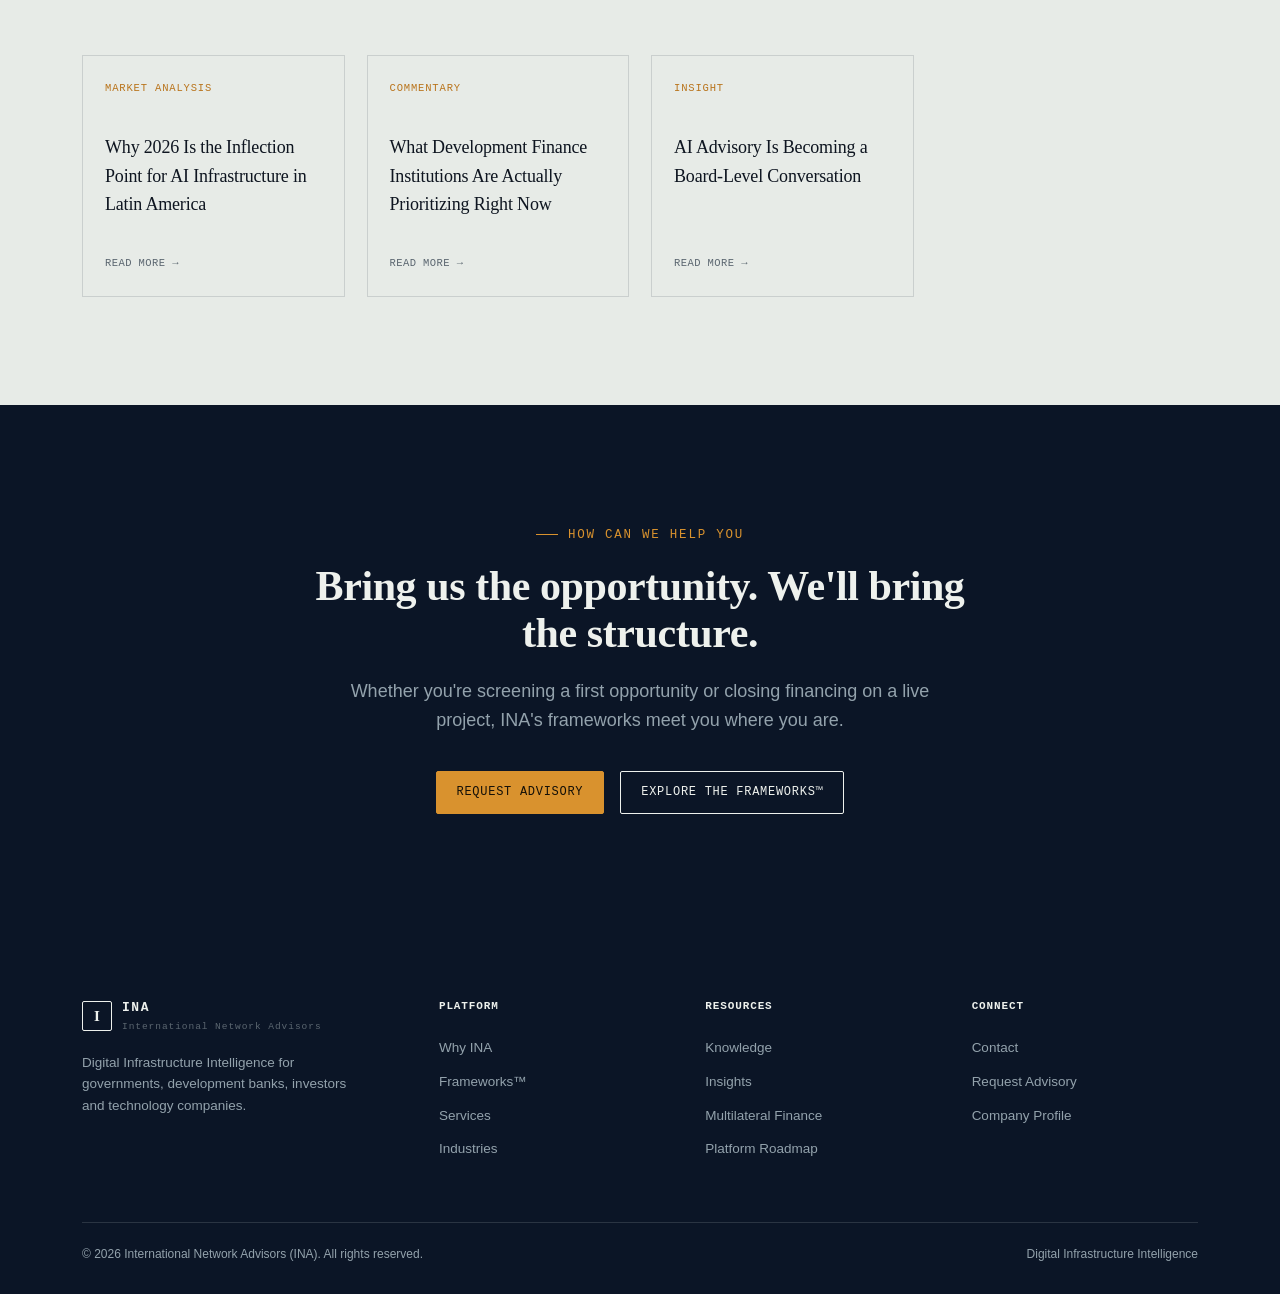
==== commit dae02622: "Add files via upload" ====
--- a/index.html
+++ b/index.html
@@ -3,8 +3,8 @@
 <head>
 <meta charset="UTF-8">
 <meta name="viewport" content="width=device-width, initial-scale=1.0">
-<title data-i18n-en="INA — International Network Advisors | Consultants Decide. AI Does The Work." data-i18n-es="INA — International Network Advisors | Los Consultores Deciden. La IA Hace El Trabajo.">INA — International Network Advisors | Consultants Decide. AI Does The Work.</title>
-<meta name="description" data-i18n-attr="content" data-i18n-en="INA is the first AI-native advisory platform for digital infrastructure — conceived 100% around artificial intelligence, not a legacy consultancy with AI added on." data-i18n-es="INA es la primera plataforma de asesoría nativa en IA para infraestructura digital — concebida 100% alrededor de la inteligencia artificial, no una consultora tradicional con IA agregada." content="INA is the first AI-native advisory platform for digital infrastructure — conceived 100% around artificial intelligence, not a legacy consultancy with AI added on.">
+<title data-i18n-en="INA — International Network Advisors | AI-Native Digital Infrastructure Intelligence" data-i18n-es="INA — International Network Advisors | Inteligencia en Infraestructura Digital, Nativa en IA">INA — International Network Advisors | AI-Native Digital Infrastructure Intelligence</title>
+<meta name="description" data-i18n-attr="content" data-i18n-en="INA is the AI-native advisory platform for digital infrastructure, project structuring and investment intelligence — conceived 100% around artificial intelligence, not a legacy consultancy with AI added on." data-i18n-es="INA es la plataforma de asesoría nativa en IA para infraestructura digital, estructuración de proyectos e inteligencia de inversión — concebida 100% alrededor de la inteligencia artificial, no una consultora tradicional con IA agregada." content="INA is the AI-native advisory platform for digital infrastructure, project structuring and investment intelligence — conceived 100% around artificial intelligence, not a legacy consultancy with AI added on.">
 <link rel="preconnect" href="https://fonts.googleapis.com">
 <link rel="preconnect" href="https://fonts.gstatic.com" crossorigin>
 <link href="https://fonts.googleapis.com/css2?family=Fraunces:ital,opsz,wght@0,9..144,400;0,9..144,500;0,9..144,600;1,9..144,500;1,9..144,600&family=IBM+Plex+Sans:wght@400;500;600&family=IBM+Plex+Mono:wght@400;500&display=swap" rel="stylesheet">
@@ -37,7 +37,7 @@
 </header>
 <section class="hero" id="home" style="position:relative; background: var(--ink); color: var(--text-on-dark); overflow:hidden; padding: 88px 0 100px;">
   <span class="corner-tag tl">INA &mdash; INTERNATIONAL NETWORK ADVISORS</span>
-  <span class="corner-tag tr"><span data-i18n="home.hero.eyebrow">The First AI-Native Advisory Platform</span></span>
+  <span class="corner-tag tr"><span data-i18n="home.hero.eyebrow">AI-Native Digital Infrastructure Intelligence</span></span>
   <span class="corner-tag bl">LAT 00.000&deg; &nbsp; LON 00.000&deg;</span>
   <span class="corner-tag br">LATIN AMERICA &rarr; GLOBAL</span>
 
@@ -67,9 +67,9 @@
 
   <div class="wrap" style="position:relative; z-index:2;">
     <div class="hero-head" style="max-width:880px; margin-top:40px;">
-      <span class="eyebrow on-dark"><span data-i18n="home.hero.eyebrow">The First AI-Native Advisory Platform</span></span>
-      <h1 class="h-display" style="margin:18px 0 26px;"><span data-i18n="home.hero.title">Consultants decide. <em>AI</em> does the work.</span></h1>
-      <p class="lede"><span data-i18n="home.hero.lede">INA isn't a legacy consultancy with AI features bolted on. It was conceived 100% around artificial intelligence from day one — AI agents run the underlying analysis, drafting and monitoring across every project, while INA's consultants focus entirely on judgment, validation and the client relationship.</span></p>
+      <span class="eyebrow on-dark"><span data-i18n="home.hero.eyebrow">AI-Native Digital Infrastructure Intelligence</span></span>
+      <h1 class="h-display" style="margin:18px 0 26px;"><span data-i18n="home.hero.title">The <em>AI-native</em> advisory platform for digital infrastructure, project structuring &amp; investment intelligence.</span></h1>
+      <p class="lede"><span data-i18n="home.hero.lede">INA transforms complex digital infrastructure opportunities &mdash; fiber backbones, submarine cables, data centers, satellite constellations, AI compute &mdash; into bankable, investable and sustainable projects for governments, development banks, investors and technology companies. Unlike legacy consultancies with AI features bolted on, INA was conceived 100% around artificial intelligence from day one: <strong>consultants decide, AI does the work.</strong></span></p>
       <div class="hero-cta" style="display:flex; gap:16px; margin-top:34px; flex-wrap:wrap;">
         <a href="framework.html" class="btn amber"><span data-i18n="home.hero.cta1">Explore the Frameworks&trade;</span></a>
         <a href="contact.html" class="btn on-dark ghost"><span data-i18n="home.hero.cta2">Start an Engagement</span></a>
--- a/assets/style.css
+++ b/assets/style.css
@@ -0,0 +1,409 @@
+/* ==========================================================================
+   INA — International Network Advisors
+   Shared stylesheet — tokens: ink navy / chart paper / signal amber
+   ========================================================================== */
+
+:root{
+  --ink:#0B1526;
+  --ink-2:#111E33;
+  --ink-3:#16233A;
+  --ink-line: rgba(232,236,234,0.14);
+  --paper:#E7EBE7;
+  --paper-2:#DCE1DC;
+  --paper-line: rgba(11,21,38,0.13);
+  --text:#0E1520;
+  --text-on-dark:#EEF1ED;
+  --muted:#5B6670;
+  --muted-on-dark:#93A2AC;
+  --amber:#D9922E;
+  --amber-deep:#B9741C;
+  --amber-soft: rgba(217,146,46,0.14);
+  --serif: 'Fraunces', Georgia, serif;
+  --sans: 'IBM Plex Sans', -apple-system, BlinkMacSystemFont, 'Segoe UI', sans-serif;
+  --mono: 'IBM Plex Mono', 'SFMono-Regular', Menlo, monospace;
+  --maxw: 1180px;
+}
+
+*{box-sizing:border-box; margin:0; padding:0;}
+html{scroll-behavior:smooth;}
+body{
+  font-family: var(--sans);
+  background: var(--paper);
+  color: var(--text);
+  line-height: 1.6;
+  -webkit-font-smoothing: antialiased;
+  overflow-x: hidden;
+}
+img,svg{display:block; max-width:100%;}
+a{color:inherit; text-decoration:none;}
+ul{list-style:none;}
+.wrap{max-width: var(--maxw); margin:0 auto; padding:0 32px;}
+@media (max-width:640px){ .wrap{padding:0 20px;} }
+
+::selection{ background: var(--amber-soft); color: var(--text); }
+:focus-visible{ outline: 2px solid var(--amber); outline-offset: 3px; }
+
+.eyebrow{
+  font-family: var(--mono);
+  font-size: 12.5px;
+  letter-spacing: .14em;
+  text-transform: uppercase;
+  color: var(--amber-deep);
+  display:flex; align-items:center; gap:10px;
+}
+.eyebrow::before{ content:""; width:22px; height:1px; background: var(--amber-deep); display:inline-block; }
+.eyebrow.on-dark{ color: var(--amber); }
+.eyebrow.on-dark::before{ background: var(--amber); }
+
+h1,h2,h3,h4{ font-family: var(--serif); font-weight:600; letter-spacing:-0.01em; }
+.h-display{ font-size: clamp(38px, 6vw, 74px); line-height: 1.03; font-weight:500; }
+.h-display em{ font-style: italic; font-weight:500; color: var(--amber); }
+.h-page{ font-size: clamp(34px, 5vw, 58px); line-height:1.06; font-weight:500; }
+.h-section{ font-size: clamp(28px, 3.6vw, 42px); line-height:1.12; }
+.h-card{ font-size: 21px; line-height:1.28; }
+p.lede{ font-size: 18px; color: var(--muted); max-width: 640px; }
+.on-dark p.lede{ color: var(--muted-on-dark); }
+article p{ margin-bottom: 16px; max-width: 720px; color: var(--text); }
+article p.muted{ color: var(--muted); }
+
+/* ---------- Nav ---------- */
+header.site{
+  position: sticky; top:0; z-index: 100;
+  background: rgba(231,235,231,0.86);
+  backdrop-filter: blur(10px);
+  border-bottom: 1px solid var(--paper-line);
+}
+.nav{ display:flex; align-items:center; justify-content:space-between; height:72px; gap:20px; }
+.brand{ display:flex; align-items:center; gap:10px; font-family:var(--mono); }
+.brand .mark{
+  width:30px;height:30px; border:1px solid var(--text); border-radius:2px;
+  display:flex; align-items:center; justify-content:center;
+  font-family: var(--serif); font-weight:600; font-size:15px; flex:0 0 auto;
+}
+.brand .word{ font-size:13px; letter-spacing:.12em; }
+.brand .word b{ font-weight:600; }
+.brand .word span{ display:block; font-size:9.5px; color:var(--muted); letter-spacing:.1em; }
+
+nav.links{ display:flex; align-items:center; gap:26px; }
+nav.links a{
+  font-family: var(--mono); font-size:12px; letter-spacing:.06em; text-transform:uppercase;
+  color: var(--text); position:relative; padding: 6px 0; white-space:nowrap;
+}
+nav.links a::after{ content:""; position:absolute; left:0; bottom:0; height:1px; width:0%; background: var(--amber); transition: width .25s ease; }
+nav.links a:hover::after, nav.links a.current::after{ width:100%; }
+nav.links a.current{ color: var(--amber-deep); }
+
+.btn{
+  font-family: var(--mono); font-size:12px; letter-spacing:.06em; text-transform:uppercase;
+  padding: 11px 20px; border-radius:2px; display:inline-flex; align-items:center; gap:8px;
+  border:1px solid var(--text); transition: all .2s ease; cursor:pointer; background:transparent; color:inherit;
+}
+.btn.amber{ background:var(--amber); border-color:var(--amber); color:#141008; font-weight:500; }
+.btn.amber:hover{ background:var(--amber-deep); border-color:var(--amber-deep); }
+.btn.ghost{ background:transparent; }
+.btn.ghost:hover{ background: var(--text); color: var(--paper); }
+.btn.on-dark{ border-color: var(--text-on-dark); color: var(--text-on-dark); }
+.btn.on-dark:hover{ background: var(--text-on-dark); color: var(--ink); }
+.btn.small{ padding:8px 14px; font-size:10.5px; }
+.btn[disabled]{ opacity:.45; cursor:not-allowed; }
+.btn[disabled]:hover{ background:inherit; color:inherit; }
+
+.navToggle{ display:none; background:none; border:none; cursor:pointer; flex:0 0 auto; }
+@media (max-width: 980px){
+  nav.links{ display:none; }
+  .navToggle{ display:block; }
+}
+
+/* ---------- Breadcrumb / page header ---------- */
+.page-hero{ position:relative; background: var(--ink); color: var(--text-on-dark); padding: 64px 0 70px; overflow:hidden; }
+.breadcrumb{ font-family:var(--mono); font-size:11.5px; letter-spacing:.06em; text-transform:uppercase; color: var(--muted-on-dark); display:flex; gap:8px; align-items:center; margin-bottom:22px; }
+.breadcrumb a:hover{ color: var(--amber); }
+.page-hero .h-page{ color: var(--text-on-dark); max-width: 820px; }
+.page-hero p.lede{ margin-top:18px; }
+.corner-tag{ position:absolute; font-family:var(--mono); font-size:10.5px; letter-spacing:.08em; color: var(--muted-on-dark); z-index:2; text-transform:uppercase; }
+.corner-tag.tl{ top:20px; left:32px; } .corner-tag.tr{ top:20px; right:32px; text-align:right; }
+.corner-tag.bl{ bottom:20px; left:32px; } .corner-tag.br{ bottom:20px; right:32px; text-align:right; }
+@media (max-width:640px){ .corner-tag{ display:none; } }
+
+.lang-switch{ display:flex; align-items:center; gap:6px; font-family:var(--mono); font-size:11px; letter-spacing:.04em; color:var(--muted); flex:0 0 auto; }
+.lang-switch span{ color:var(--paper-line); }
+.lang-btn{ background:none; border:none; cursor:pointer; font-family:var(--mono); font-size:11px; letter-spacing:.04em; color:var(--muted); padding:4px 2px; }
+.lang-btn.active{ color:var(--amber-deep); font-weight:600; }
+.on-dark .lang-switch, section.hero .lang-switch{ color:var(--muted-on-dark); }
+@media (max-width:980px){ header.site > .wrap.nav > .lang-switch{ display:none; } }
+
+/* ---------- Section shells ---------- */
+section{ padding: 108px 0; }
+section.on-dark{ background: var(--ink); color: var(--text-on-dark); }
+section.tight{ padding: 72px 0; }
+.section-head{ display:flex; justify-content:space-between; align-items:flex-end; gap:40px; margin-bottom:56px; flex-wrap:wrap; }
+.section-head h2{ margin-top:14px; max-width: 620px; }
+.section-head .side{ max-width:360px; padding-bottom:4px; }
+hr.rule{ border:none; border-top:1px solid var(--paper-line); }
+.on-dark hr.rule{ border-top:1px solid var(--ink-line); }
+
+/* ---------- Who we serve ---------- */
+.audience-grid{ display:grid; grid-template-columns: repeat(4,1fr); gap:1px; background: var(--paper-line); border:1px solid var(--paper-line); }
+.audience-card{ background: var(--paper); padding: 30px 26px; display:flex; flex-direction:column; gap:16px; min-height: 300px; }
+.audience-card .idx{ font-family:var(--mono); font-size:11px; color:var(--amber-deep); letter-spacing:.08em; }
+.audience-card h3{ font-size:19px; }
+.audience-card ul{ margin-top:auto; display:flex; flex-direction:column; gap:8px; }
+.audience-card ul li{ font-size:13.5px; color: var(--muted); border-top:1px solid var(--paper-line); padding-top:8px; }
+@media (max-width:920px){ .audience-grid{ grid-template-columns: repeat(2,1fr);} }
+@media (max-width:560px){ .audience-grid{ grid-template-columns: 1fr;} }
+
+/* ---------- Positioning / Why ---------- */
+.position-wrap{ display:grid; grid-template-columns: 1.05fr .95fr; gap: 60px; align-items:center; }
+.domain-cluster{ position:relative; height: 340px; }
+.domain-node{
+  position:absolute; border:1px solid var(--paper-line); background:var(--paper);
+  font-family:var(--mono); font-size:11.5px; letter-spacing:.05em; text-transform:uppercase;
+  padding:10px 14px; border-radius:100px; color:var(--muted);
+}
+.domain-node.center{
+  left:50%; top:50%; transform:translate(-50%,-50%);
+  background: var(--ink); color: var(--amber); border-color:var(--ink);
+  font-family: var(--serif); font-style:italic; text-transform:none; font-size:16px; padding:20px 26px;
+  border-radius: 8px; text-align:center; width: 220px;
+}
+.domain-node.n1{ left:6%; top:8%; } .domain-node.n2{ right:2%; top:14%; }
+.domain-node.n3{ left:2%; bottom:10%; } .domain-node.n4{ right:6%; bottom:6%; }
+.domain-svg{ position:absolute; inset:0; z-index:0; }
+.not-list li{ font-size:14.5px; color:var(--muted); padding: 9px 0; border-top:1px solid var(--paper-line); }
+.not-list li:first-child{ border-top:none; }
+.not-list li b{ color:var(--text); font-weight:500; }
+@media (max-width:900px){ .position-wrap{ grid-template-columns:1fr; } .domain-cluster{ height:280px; } }
+
+/* ---------- Frameworks (teaser cards, dark) ---------- */
+.fw-grid{ display:grid; grid-template-columns: repeat(3,1fr); gap:1px; background:var(--ink-line); border:1px solid var(--ink-line); }
+.fw-card{ background: var(--ink); padding:32px 28px; min-height: 300px; display:flex; flex-direction:column; transition: background .2s ease; }
+.fw-card.linkable:hover{ background: var(--ink-3); }
+.fw-card .fnum{ font-family:var(--serif); font-style:italic; font-size:34px; color: var(--amber); }
+.fw-card h3{ margin-top:18px; font-size:19px; color: var(--text-on-dark); line-height:1.28; }
+.fw-card .purpose{ margin-top:10px; font-size:13.5px; color: var(--muted-on-dark); }
+.fw-card .tags{ margin-top:auto; display:flex; flex-wrap:wrap; gap:6px; padding-top:18px; }
+.fw-card .tags span{ font-family:var(--mono); font-size:10.5px; border:1px solid var(--ink-line); color:var(--muted-on-dark); padding:4px 8px; border-radius:100px; text-transform:uppercase; letter-spacing:.04em; }
+.fw-card .goto{ margin-top:14px; font-family:var(--mono); font-size:11px; color:var(--amber); text-transform:uppercase; letter-spacing:.05em; }
+@media (max-width:920px){ .fw-grid{ grid-template-columns:repeat(2,1fr);} }
+@media (max-width:600px){ .fw-grid{ grid-template-columns:1fr;} }
+
+.workflow{ margin-top: 64px; display:flex; align-items:center; overflow-x:auto; gap:0; padding-bottom: 12px; }
+.wf-node{ font-family:var(--mono); font-size:11.5px; text-transform:uppercase; letter-spacing:.05em; color:var(--text);
+  border:1px solid var(--amber-deep); border-radius:100px; padding:10px 16px; white-space:nowrap; flex:0 0 auto; background:var(--paper); }
+.on-dark .wf-node{ color:var(--text-on-dark); border-color:var(--amber); background:transparent; }
+.wf-arrow{ color: var(--muted); padding:0 10px; flex:0 0 auto; }
+.on-dark .wf-arrow{ color: var(--muted-on-dark); }
+
+/* ---------- Industries ---------- */
+.industry-grid{ display:grid; grid-template-columns: repeat(5,1fr); gap:1px; background:var(--paper-line); border:1px solid var(--paper-line); }
+.industry-card{ background:var(--paper); padding: 26px 20px; display:flex; flex-direction:column; gap:16px; min-height:150px; transition: background .2s ease; }
+.industry-card:hover{ background: var(--paper-2); }
+.industry-card svg{ width:26px; height:26px; color: var(--amber-deep); }
+.industry-card span{ font-size:13.5px; font-weight:500; line-height:1.3; }
+@media (max-width:920px){ .industry-grid{ grid-template-columns:repeat(3,1fr);} }
+@media (max-width:560px){ .industry-grid{ grid-template-columns:repeat(2,1fr);} }
+
+.industry-detail-grid{ display:grid; grid-template-columns: repeat(2,1fr); gap:1px; background:var(--paper-line); border:1px solid var(--paper-line); }
+.industry-detail{ background:var(--paper); padding:34px 30px; display:flex; gap:22px; }
+.industry-detail svg{ width:30px;height:30px; color:var(--amber-deep); flex:0 0 auto; }
+.industry-detail h3{ font-size:19px; margin-bottom:8px; }
+.industry-detail p{ font-size:14px; color:var(--muted); margin:0; }
+@media (max-width:800px){ .industry-detail-grid{ grid-template-columns:1fr; } }
+
+/* ---------- Services ---------- */
+.service-list{ display:flex; flex-direction:column; }
+.service-row{ display:grid; grid-template-columns: 60px 1fr 200px; gap:20px; align-items:center; padding:26px 0; border-top:1px solid var(--paper-line); }
+.service-row:last-child{ border-bottom:1px solid var(--paper-line); }
+.service-row .si{ font-family:var(--mono); font-size:12px; color:var(--amber-deep); }
+.service-row h4{ font-family:var(--serif); font-weight:500; font-size:20px; }
+.service-row p{ font-size:13.5px; color:var(--muted); margin-top:4px; max-width:520px; }
+.service-row .arrow{ justify-self:end; font-family:var(--mono); font-size:12px; color:var(--muted); display:flex; align-items:center; gap:8px; }
+.service-row:hover .arrow{ color: var(--amber-deep); }
+@media (max-width:700px){ .service-row{ grid-template-columns: 40px 1fr; } .service-row .arrow{ display:none; } }
+
+.service-detail{ padding: 56px 0; border-top:1px solid var(--paper-line); }
+.service-detail:first-of-type{ border-top:none; }
+.service-detail-grid{ display:grid; grid-template-columns: 280px 1fr; gap:50px; }
+.service-detail .si-big{ font-family:var(--serif); font-style:italic; font-size:52px; color: var(--amber-deep); }
+.service-detail h3{ font-size:26px; margin-top:8px; }
+.service-detail ul.checks{ margin-top:18px; display:flex; flex-direction:column; gap:10px; }
+.service-detail ul.checks li{ font-size:14px; color:var(--muted); padding-left:22px; position:relative; }
+.service-detail ul.checks li::before{ content:"—"; position:absolute; left:0; color:var(--amber-deep); }
+@media (max-width:800px){ .service-detail-grid{ grid-template-columns:1fr; gap:20px; } }
+
+/* ---------- Finance ---------- */
+.finance-wrap{ display:grid; grid-template-columns: .9fr 1.1fr; gap:60px; }
+.finance-list{ display:grid; grid-template-columns:1fr 1fr; gap: 14px 24px; }
+.finance-list li{ font-size:14px; padding:12px 0 12px 20px; border-left:2px solid var(--paper-line); color:var(--muted); position:relative; }
+.finance-list li b{ color:var(--text); display:block; font-weight:500; font-family:var(--serif); font-size:15.5px; }
+@media (max-width:900px){ .finance-wrap{ grid-template-columns:1fr; } .finance-list{ grid-template-columns:1fr; } }
+
+/* ---------- Knowledge ---------- */
+.knowledge-grid{ display:grid; grid-template-columns: repeat(4,1fr); gap:22px; }
+.k-card{ border:1px solid var(--paper-line); padding:24px 22px; background:var(--paper); display:flex; flex-direction:column; gap:36px; min-height:190px; }
+.k-card .kicon{ font-family:var(--mono); font-size:10.5px; letter-spacing:.08em; text-transform:uppercase; color:var(--amber-deep); }
+.k-card h4{ font-family:var(--serif); font-weight:500; font-size:18px; }
+.k-card .kfoot{ margin-top:auto; font-family:var(--mono); font-size:10.5px; color:var(--muted); text-transform:uppercase; letter-spacing:.04em; }
+@media (max-width:920px){ .knowledge-grid{ grid-template-columns:repeat(2,1fr);} }
+@media (max-width:560px){ .knowledge-grid{ grid-template-columns:1fr;} }
+
+.kcat{ margin-bottom:70px; }
+.kcat-head{ display:flex; justify-content:space-between; align-items:baseline; border-bottom:1px solid var(--paper-line); padding-bottom:14px; margin-bottom:26px; }
+.kcat-head h3{ font-size:20px; }
+.kcat-head span{ font-family:var(--mono); font-size:11px; color:var(--muted); text-transform:uppercase; }
+
+/* ---------- Platform / roadmap ---------- */
+.roadmap{ display:grid; grid-template-columns: repeat(5,1fr); gap:1px; background: var(--ink-line); border:1px solid var(--ink-line); margin-top: 60px; }
+.stage{ background: var(--ink); padding:22px 18px; min-height:210px; position:relative; }
+.stage.active{ background: var(--ink-3); }
+.stage .sn{ font-family:var(--mono); font-size:11px; color:var(--amber); }
+.stage h4{ font-family:var(--serif); font-size:15.5px; color:var(--text-on-dark); margin-top:12px; line-height:1.3; }
+.stage ul{ margin-top:14px; display:flex; flex-direction:column; gap:6px; }
+.stage ul li{ font-size:11.5px; color:var(--muted-on-dark); }
+.stage .badge{ position:absolute; top:18px; right:16px; font-family:var(--mono); font-size:9px; background:var(--amber); color:#141008; padding:3px 7px; border-radius:100px; letter-spacing:.05em; }
+@media (max-width:920px){ .roadmap{ grid-template-columns:repeat(2,1fr);} }
+@media (max-width:560px){ .roadmap{ grid-template-columns:1fr;} }
+
+.platform-note{ margin-top:56px; border:1px dashed var(--paper-line); padding:34px; display:flex; justify-content:space-between; align-items:center; gap:24px; flex-wrap:wrap; }
+.platform-note p{ color: var(--muted); max-width:560px; font-size:14.5px; margin:0; }
+.on-dark .platform-note{ border-color: var(--ink-line); }
+.on-dark .platform-note p{ color: var(--muted-on-dark); }
+
+/* ---------- Contact ---------- */
+.contact-wrap{ display:grid; grid-template-columns: .85fr 1.15fr; gap: 60px; }
+.contact-info h2{ margin-top:14px; }
+.contact-info .ci-row{ margin-top:34px; padding-top:18px; border-top:1px solid var(--paper-line); }
+.contact-info .ci-row .lab{ font-family:var(--mono); font-size:11px; text-transform:uppercase; letter-spacing:.06em; color:var(--amber-deep); }
+.contact-info .ci-row .val{ margin-top:6px; font-size:15px; }
+form.advisory{ display:grid; grid-template-columns: 1fr 1fr; gap: 22px; }
+form.advisory .full{ grid-column: 1 / -1; }
+.field label{ display:block; font-family:var(--mono); font-size:11px; text-transform:uppercase; letter-spacing:.06em; color:var(--muted); margin-bottom:8px; }
+.field input, .field select, .field textarea{
+  width:100%; border:none; border-bottom:1px solid var(--paper-line); background:transparent;
+  font-family: var(--sans); font-size:15px; padding:10px 2px; color:var(--text);
+}
+.field textarea{ resize:vertical; min-height:90px; }
+.field input:focus, .field select:focus, .field textarea:focus{ outline:none; border-bottom-color: var(--amber); }
+.contact-note{ font-size:12.5px; color:var(--muted); margin-top:6px; }
+@media (max-width:900px){ .contact-wrap{ grid-template-columns:1fr; } form.advisory{ grid-template-columns:1fr; } }
+
+/* ---------- Framework detail page ---------- */
+.fw-layout{ display:grid; grid-template-columns: 240px 1fr; gap:64px; align-items:start; }
+.fw-toc{ position:sticky; top:96px; display:flex; flex-direction:column; gap:2px; }
+.fw-toc .toc-label{ font-family:var(--mono); font-size:10.5px; letter-spacing:.08em; text-transform:uppercase; color:var(--muted); margin-bottom:10px; }
+.fw-toc a{ font-family:var(--mono); font-size:12px; padding:9px 0 9px 14px; border-left:2px solid var(--paper-line); color:var(--muted); transition:all .15s ease; }
+.fw-toc a:hover{ color:var(--text); border-left-color:var(--text); }
+.fw-toc a.active{ color:var(--amber-deep); border-left-color:var(--amber-deep); }
+@media (max-width:980px){ .fw-layout{ grid-template-columns:1fr; } .fw-toc{ position:static; flex-direction:row; overflow-x:auto; gap:0; } .fw-toc a{ border-left:none; border-bottom:2px solid var(--paper-line); padding:8px 14px; white-space:nowrap; } }
+
+.fw-section{ padding: 76px 0; border-top:1px solid var(--paper-line); scroll-margin-top: 100px; }
+.fw-section:first-of-type{ border-top:none; padding-top:0; }
+.fw-section .fw-kicker{ display:flex; align-items:center; gap:16px; margin-bottom:18px; }
+.fw-section .fw-kicker .fnum-big{ font-family:var(--serif); font-style:italic; font-size:44px; color:var(--amber-deep); line-height:1; }
+.fw-section .fw-kicker .fw-title small{ display:block; font-family:var(--mono); font-size:10.5px; letter-spacing:.08em; text-transform:uppercase; color:var(--muted); margin-bottom:6px; }
+.fw-section .fw-kicker .fw-title h2{ font-size: clamp(24px,3vw,32px); }
+
+.two-col{ display:grid; grid-template-columns:1fr 1fr; gap:40px; margin-top:30px; }
+@media (max-width:800px){ .two-col{ grid-template-columns:1fr; } }
+.info-block{ background:var(--paper-2); border:1px solid var(--paper-line); padding:22px 24px; }
+.info-block h4{ font-family:var(--mono); font-size:11px; text-transform:uppercase; letter-spacing:.06em; color:var(--amber-deep); margin-bottom:14px; }
+.info-block ol, .info-block ul{ display:flex; flex-direction:column; gap:9px; }
+.info-block li{ font-size:14px; color:var(--text); padding-left:20px; position:relative; }
+.info-block ol{ counter-reset: item; }
+.info-block ol li{ counter-increment:item; }
+.info-block ol li::before{ content: counter(item) "."; position:absolute; left:0; color:var(--amber-deep); font-family:var(--mono); font-size:12px; }
+.info-block ul li::before{ content:"—"; position:absolute; left:0; color:var(--amber-deep); }
+
+.dim-bars{ display:flex; flex-direction:column; gap:14px; margin-top:26px; }
+.dim-bar{ display:grid; grid-template-columns: 200px 1fr; gap:16px; align-items:center; }
+.dim-bar .dlabel{ font-size:13px; color:var(--muted); }
+.dim-bar .dtrack{ height:8px; background:var(--paper-line); border-radius:100px; position:relative; overflow:hidden; }
+.dim-bar .dtrack i{ position:absolute; inset:0; background: var(--amber); border-radius:100px; transform-origin:left; }
+
+.score-scale{ display:flex; margin-top:24px; border:1px solid var(--paper-line); }
+.score-scale div{ flex:1; padding:16px 14px; border-left:1px solid var(--paper-line); }
+.score-scale div:first-child{ border-left:none; }
+.score-scale .range{ font-family:var(--mono); font-size:11px; color:var(--amber-deep); }
+.score-scale .label{ font-size:13px; margin-top:6px; }
+@media (max-width:700px){ .score-scale{ flex-direction:column; } .score-scale div{ border-left:none; border-top:1px solid var(--paper-line); } .score-scale div:first-child{ border-top:none; } }
+
+.lifecycle-strip{ display:flex; flex-wrap:wrap; gap:0; margin-top:30px; border:1px solid var(--paper-line); }
+.lifecycle-strip span{ font-family:var(--mono); font-size:11px; text-transform:uppercase; letter-spacing:.04em; padding:12px 16px; border-right:1px solid var(--paper-line); flex:1 1 auto; text-align:center; }
+.lifecycle-strip span:last-child{ border-right:none; }
+
+.deliv-grid{ display:grid; grid-template-columns:repeat(4,1fr); gap:1px; background:var(--paper-line); border:1px solid var(--paper-line); margin-top:30px; }
+.deliv-grid div{ background:var(--paper); padding:18px 16px; font-size:13px; }
+.deliv-grid div b{ display:block; font-family:var(--serif); font-size:15px; margin-bottom:4px; }
+@media (max-width:800px){ .deliv-grid{ grid-template-columns:repeat(2,1fr);} }
+
+.ai-callout{ margin-top:34px; background:var(--ink); color:var(--text-on-dark); padding:26px 28px; display:flex; gap:20px; align-items:flex-start; border-left:3px solid var(--amber); }
+.ai-callout .lab{ font-family:var(--mono); font-size:10.5px; text-transform:uppercase; letter-spacing:.07em; color:var(--amber); white-space:nowrap; padding-top:3px; }
+.ai-callout p{ margin:0; font-size:14px; color:var(--muted-on-dark); max-width:none; }
+
+.resource-row{ display:flex; gap:14px; margin-top:34px; flex-wrap:wrap; }
+
+/* --- F1 deep-dive additions: tables, quote, phases, chips, typology --- */
+.fw-quote{ margin:30px 0; padding:22px 26px; border-left:3px solid var(--amber-deep); background:var(--paper-2); font-family:var(--serif); font-style:italic; font-size:16.5px; line-height:1.5; color:var(--text); }
+.fw-quote cite{ display:block; margin-top:10px; font-family:var(--mono); font-style:normal; font-size:10.5px; letter-spacing:.06em; text-transform:uppercase; color:var(--muted); }
+
+.chip-row{ display:flex; flex-wrap:wrap; gap:8px; margin-top:20px; }
+.chip-row span{ font-family:var(--mono); font-size:10.5px; letter-spacing:.04em; text-transform:uppercase; border:1px solid var(--paper-line); color:var(--muted); padding:6px 12px; border-radius:100px; }
+
+.table-wrap{ margin-top:26px; overflow-x:auto; border:1px solid var(--paper-line); }
+table.fw-table{ width:100%; border-collapse:collapse; min-width:640px; font-size:13.5px; }
+table.fw-table th{ font-family:var(--mono); font-size:10.5px; text-transform:uppercase; letter-spacing:.05em; color:var(--amber-deep); text-align:left; padding:12px 16px; background:var(--paper-2); border-bottom:1px solid var(--paper-line); white-space:nowrap; }
+table.fw-table td{ padding:13px 16px; border-bottom:1px solid var(--paper-line); color:var(--text); vertical-align:top; }
+table.fw-table tr:last-child td{ border-bottom:none; }
+table.fw-table td.muted, table.fw-table td b{ font-weight:500; }
+table.fw-table td small{ display:block; margin-top:3px; color:var(--muted); font-size:12px; }
+
+.phase-list{ margin-top:34px; display:flex; flex-direction:column; gap:0; }
+.phase-item{ display:grid; grid-template-columns:64px 1fr; gap:20px; padding:26px 0; border-top:1px solid var(--paper-line); }
+.phase-item:first-child{ border-top:none; }
+.phase-item .pn{ font-family:var(--serif); font-style:italic; font-size:26px; color:var(--amber-deep); }
+.phase-item h4{ font-size:17px; margin-bottom:4px; }
+.phase-item .pgate{ display:inline-block; margin-top:8px; font-family:var(--mono); font-size:10px; letter-spacing:.05em; text-transform:uppercase; color:var(--amber-deep); border:1px solid var(--paper-line); padding:4px 10px; border-radius:100px; }
+.phase-item .pagent{ font-size:12.5px; color:var(--muted); margin-top:10px; }
+.phase-item .pdeliv{ margin-top:10px; font-size:13px; color:var(--muted); }
+@media (max-width:640px){ .phase-item{ grid-template-columns:1fr; } }
+
+.typo-grid{ display:grid; grid-template-columns:repeat(2,1fr); gap:1px; background:var(--paper-line); border:1px solid var(--paper-line); margin-top:26px; }
+.typo-card{ background:var(--paper); padding:22px 24px; }
+.typo-card h4{ font-size:16px; margin-bottom:8px; }
+.typo-card p{ font-size:13.5px; color:var(--muted); margin:0; }
+@media (max-width:700px){ .typo-grid{ grid-template-columns:1fr; } }
+
+.glossary-grid{ display:grid; grid-template-columns:1fr 1fr; gap:10px 28px; margin-top:22px; }
+.glossary-grid dt{ font-family:var(--mono); font-size:12.5px; color:var(--amber-deep); }
+.glossary-grid dd{ font-size:13px; color:var(--muted); margin:2px 0 12px; }
+@media (max-width:700px){ .glossary-grid{ grid-template-columns:1fr; } }
+
+.check-list{ margin-top:22px; display:flex; flex-direction:column; gap:10px; }
+.check-list li{ font-size:14px; color:var(--text); padding-left:26px; position:relative; }
+.check-list li::before{ content:"☐"; position:absolute; left:0; color:var(--amber-deep); }
+
+.subhead{ font-family:var(--mono); font-size:11px; text-transform:uppercase; letter-spacing:.07em; color:var(--muted); margin:44px 0 4px; }
+
+.info-block-dark{ background:var(--ink) !important; border-color:var(--ink) !important; }
+.info-block-dark h4{ color:var(--amber) !important; }
+.info-block-dark li{ color:var(--text-on-dark) !important; }
+.info-block-dark li::before{ color:var(--amber) !important; }
+
+/* ---------- Footer ---------- */
+footer{ background: var(--ink); color: var(--muted-on-dark); padding: 64px 0 30px; }
+.foot-grid{ display:grid; grid-template-columns: 1.4fr repeat(3,1fr); gap:40px; }
+.foot-grid h5{ font-family:var(--mono); font-size:11px; letter-spacing:.08em; text-transform:uppercase; color:var(--text-on-dark); margin-bottom:16px; }
+.foot-grid ul li{ padding:6px 0; font-size:13.5px; }
+.foot-grid ul li a:hover{ color:var(--amber); }
+.foot-bottom{ margin-top:56px; padding-top:22px; border-top:1px solid var(--ink-line); display:flex; justify-content:space-between; font-size:12px; flex-wrap:wrap; gap:10px; }
+@media (max-width:800px){ .foot-grid{ grid-template-columns:1fr 1fr; } }
+
+/* ---------- Reveal ---------- */
+.reveal{ opacity:0; transform: translateY(18px); transition: opacity .7s ease, transform .7s ease; }
+.reveal.in{ opacity:1; transform:none; }
+
+@media (prefers-reduced-motion: reduce){
+  html{ scroll-behavior:auto; }
+  .reveal{ opacity:1; transform:none; transition:none; }
+  * { animation: none !important; }
+}
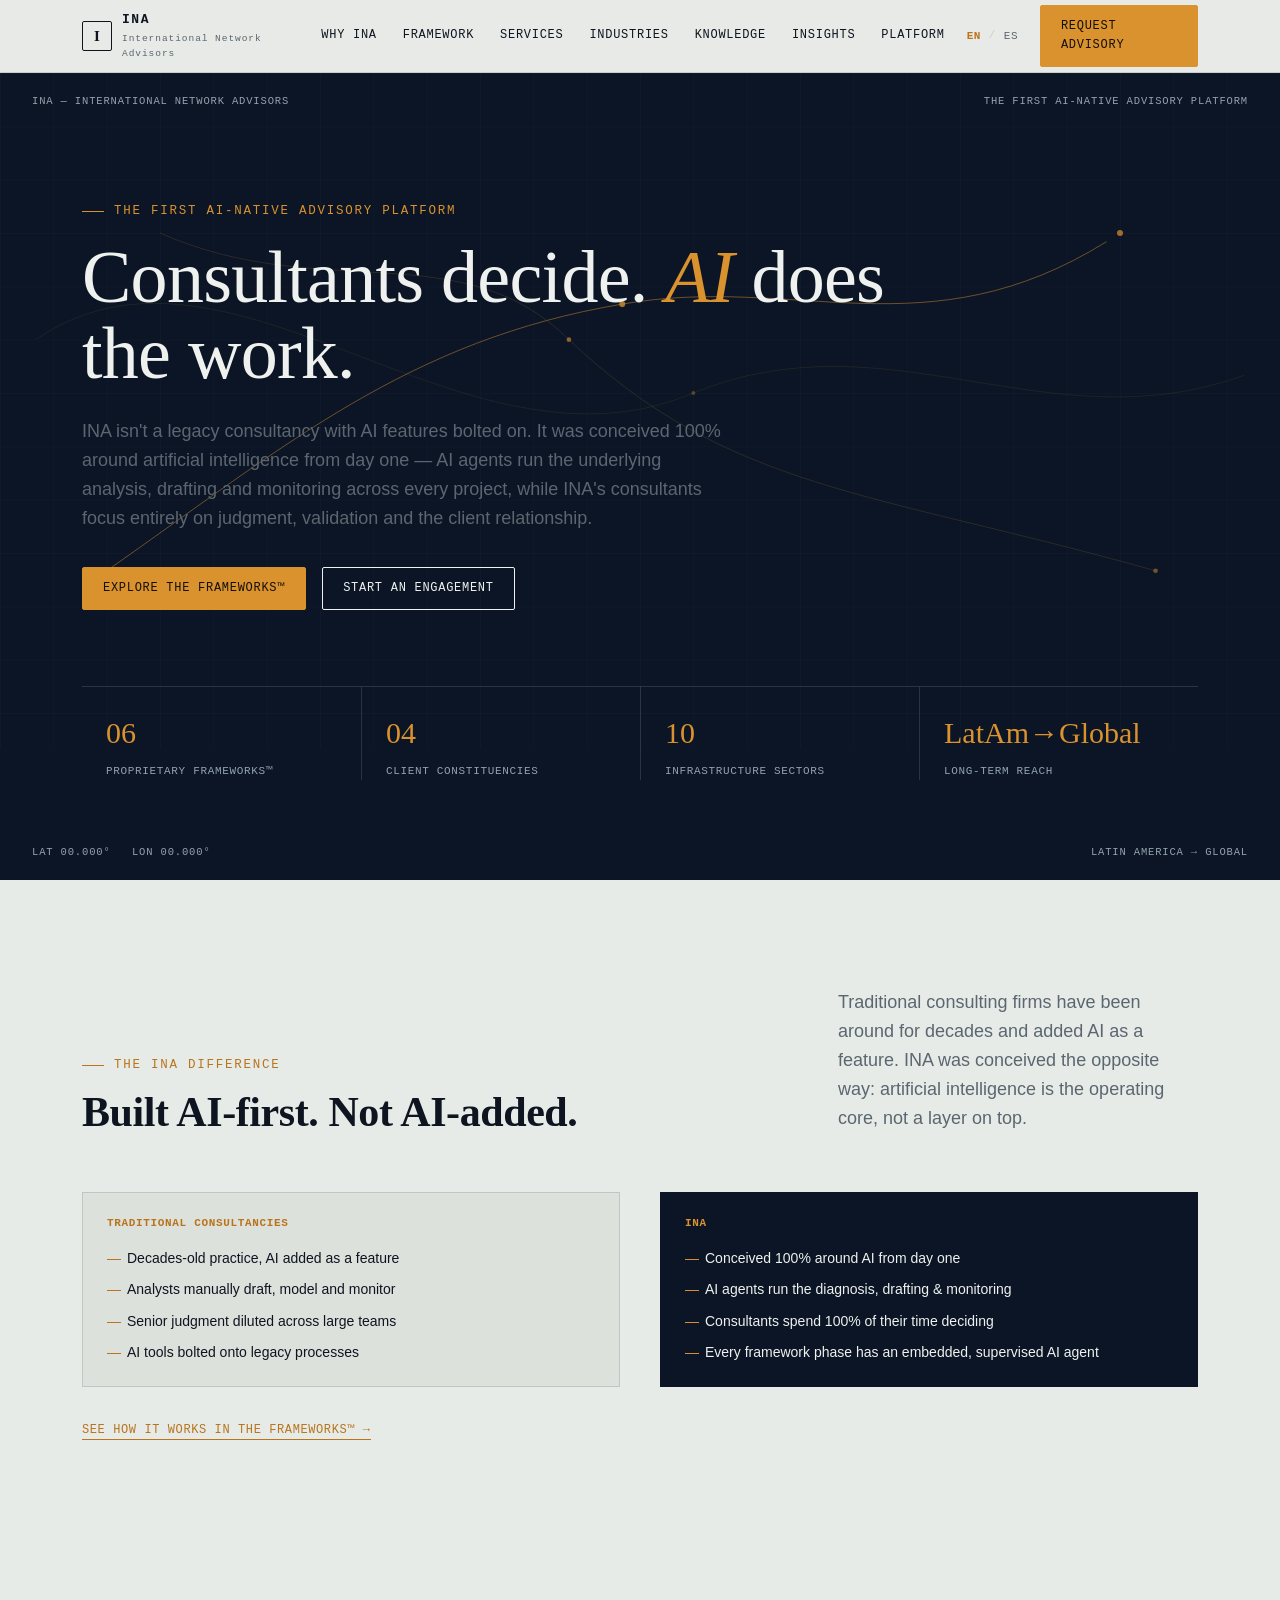
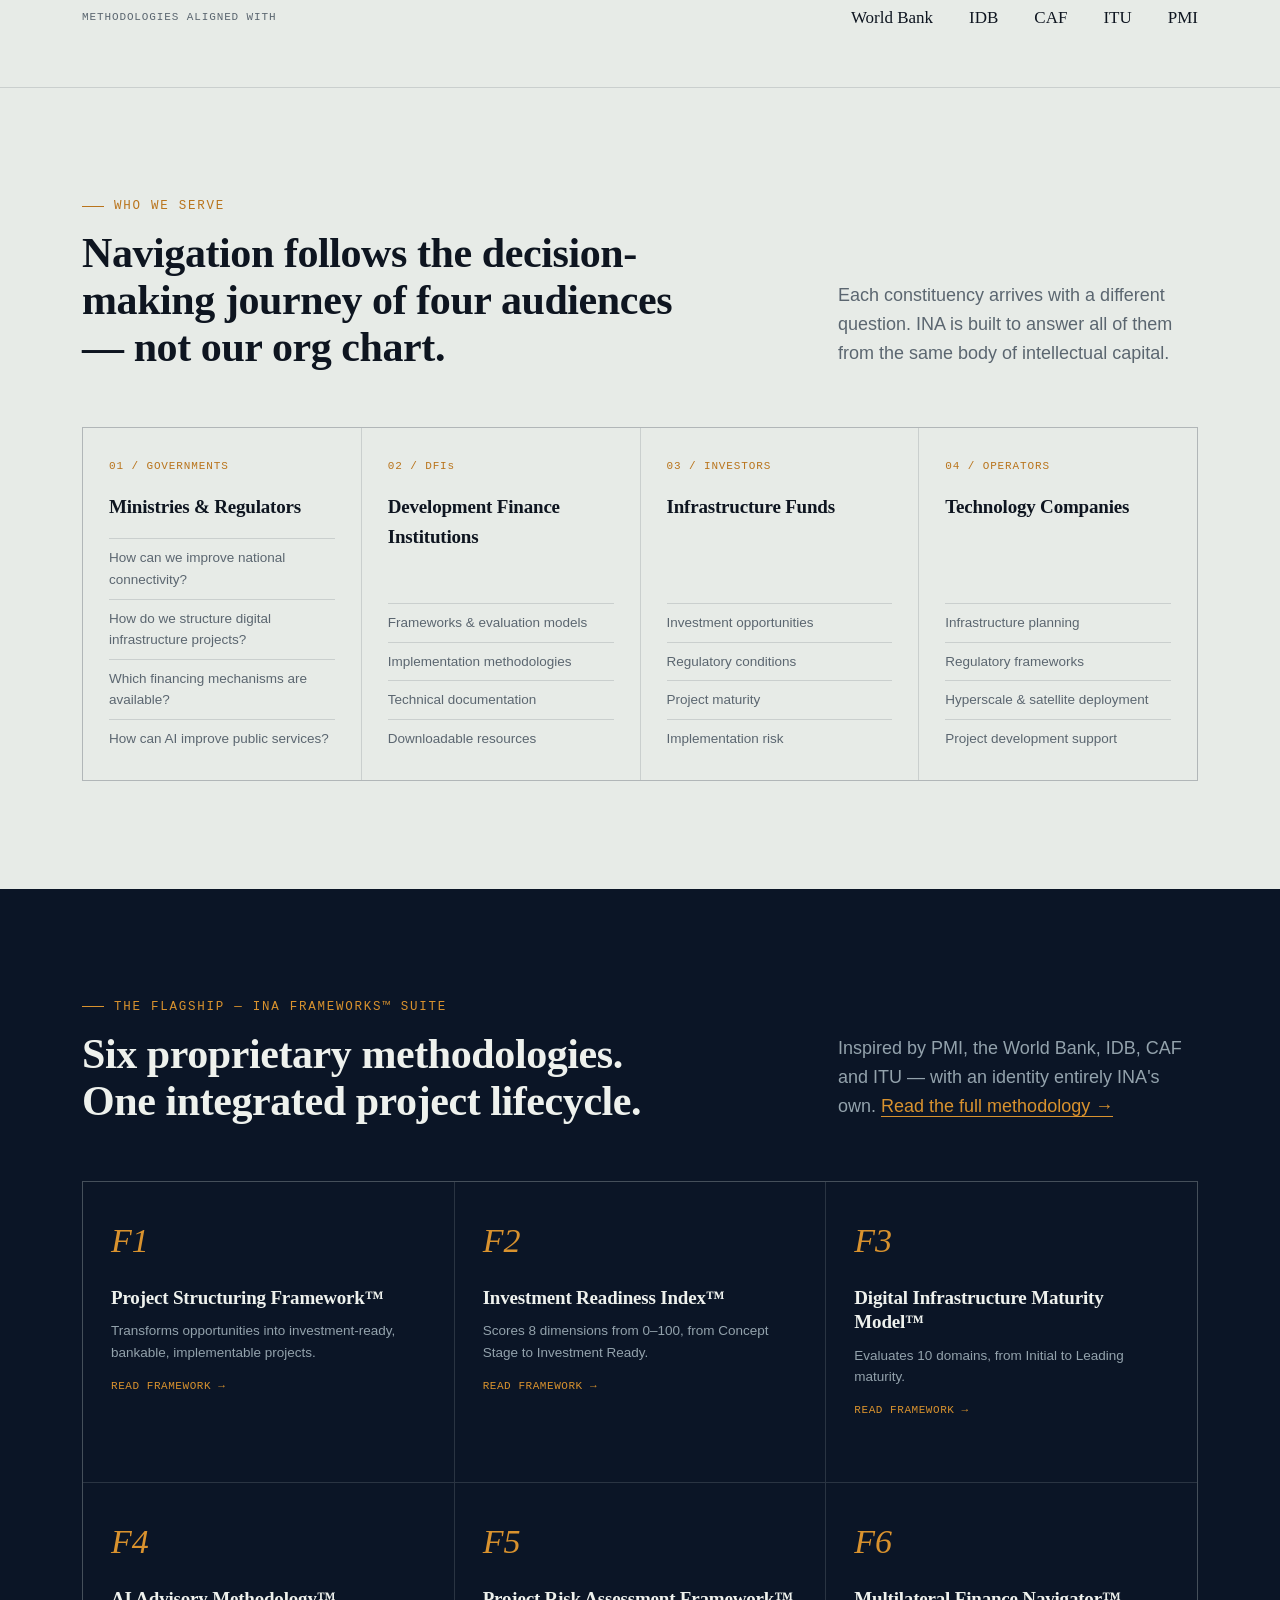
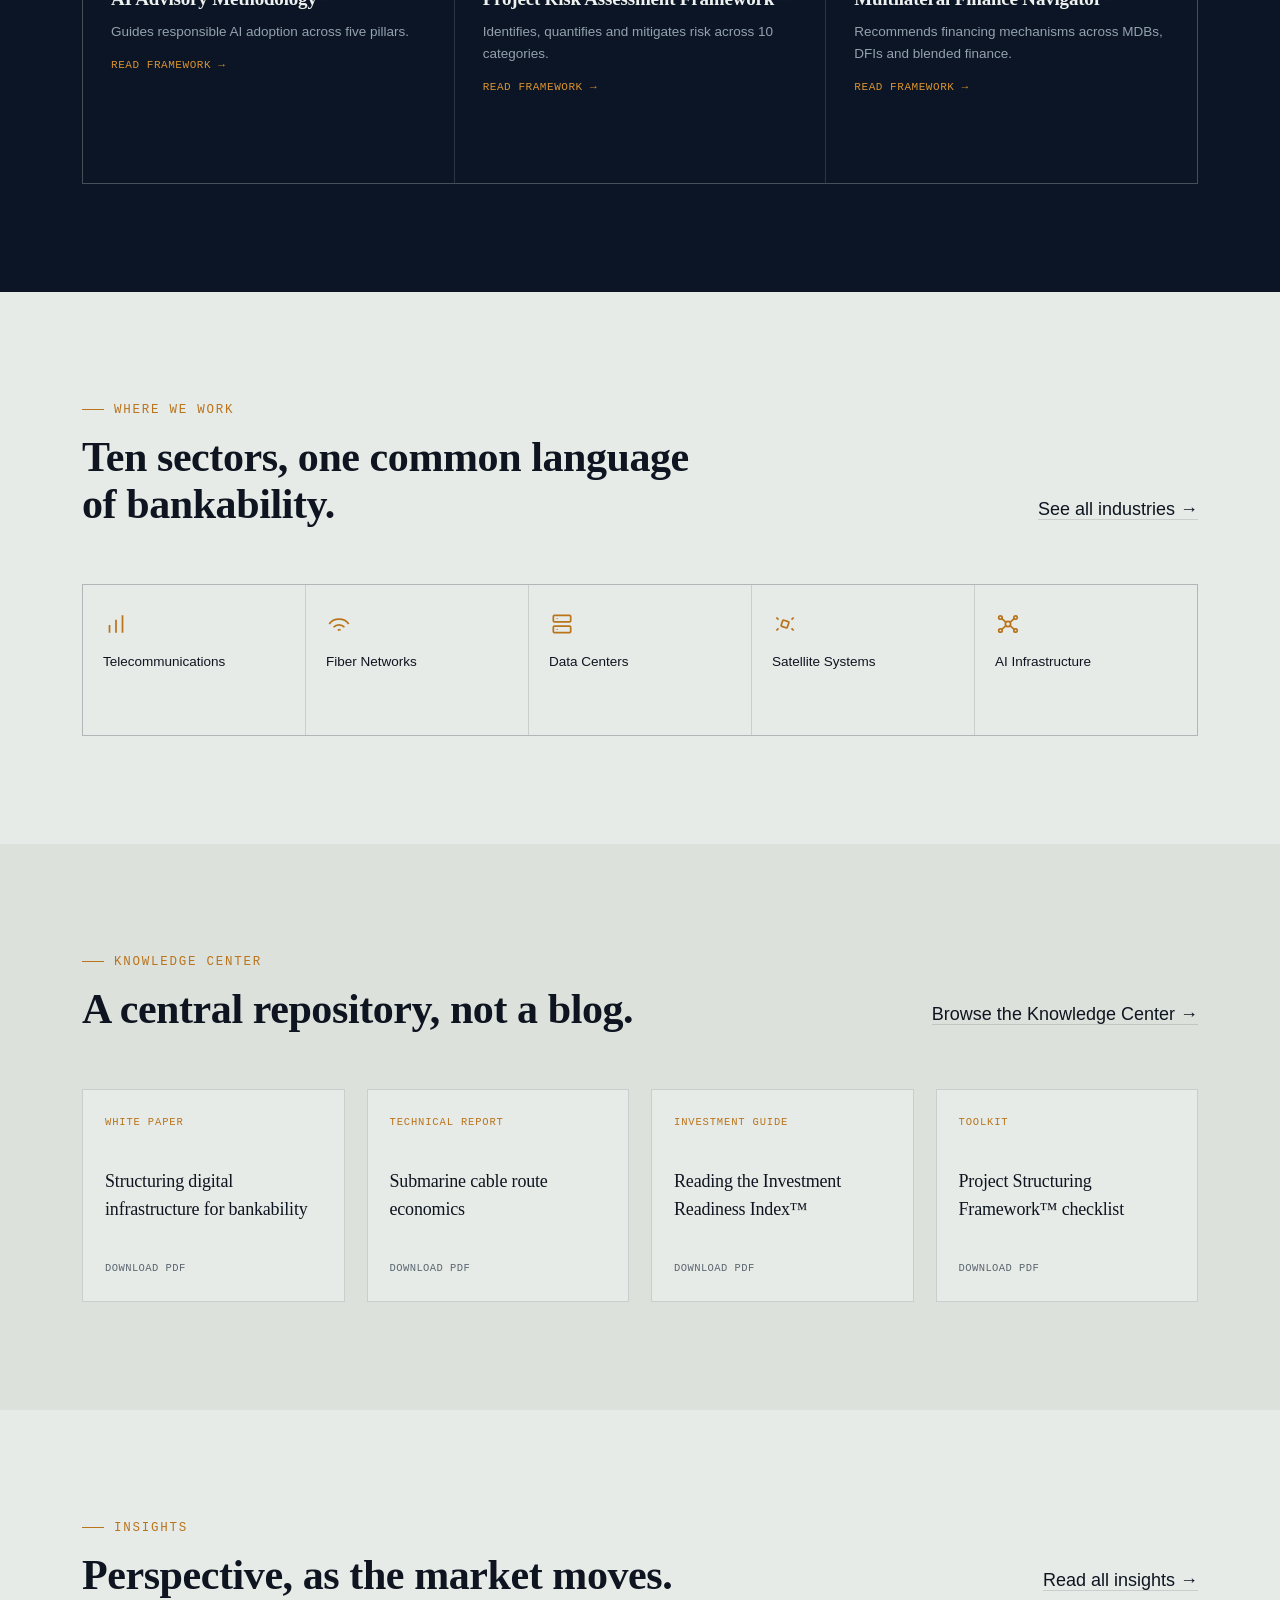
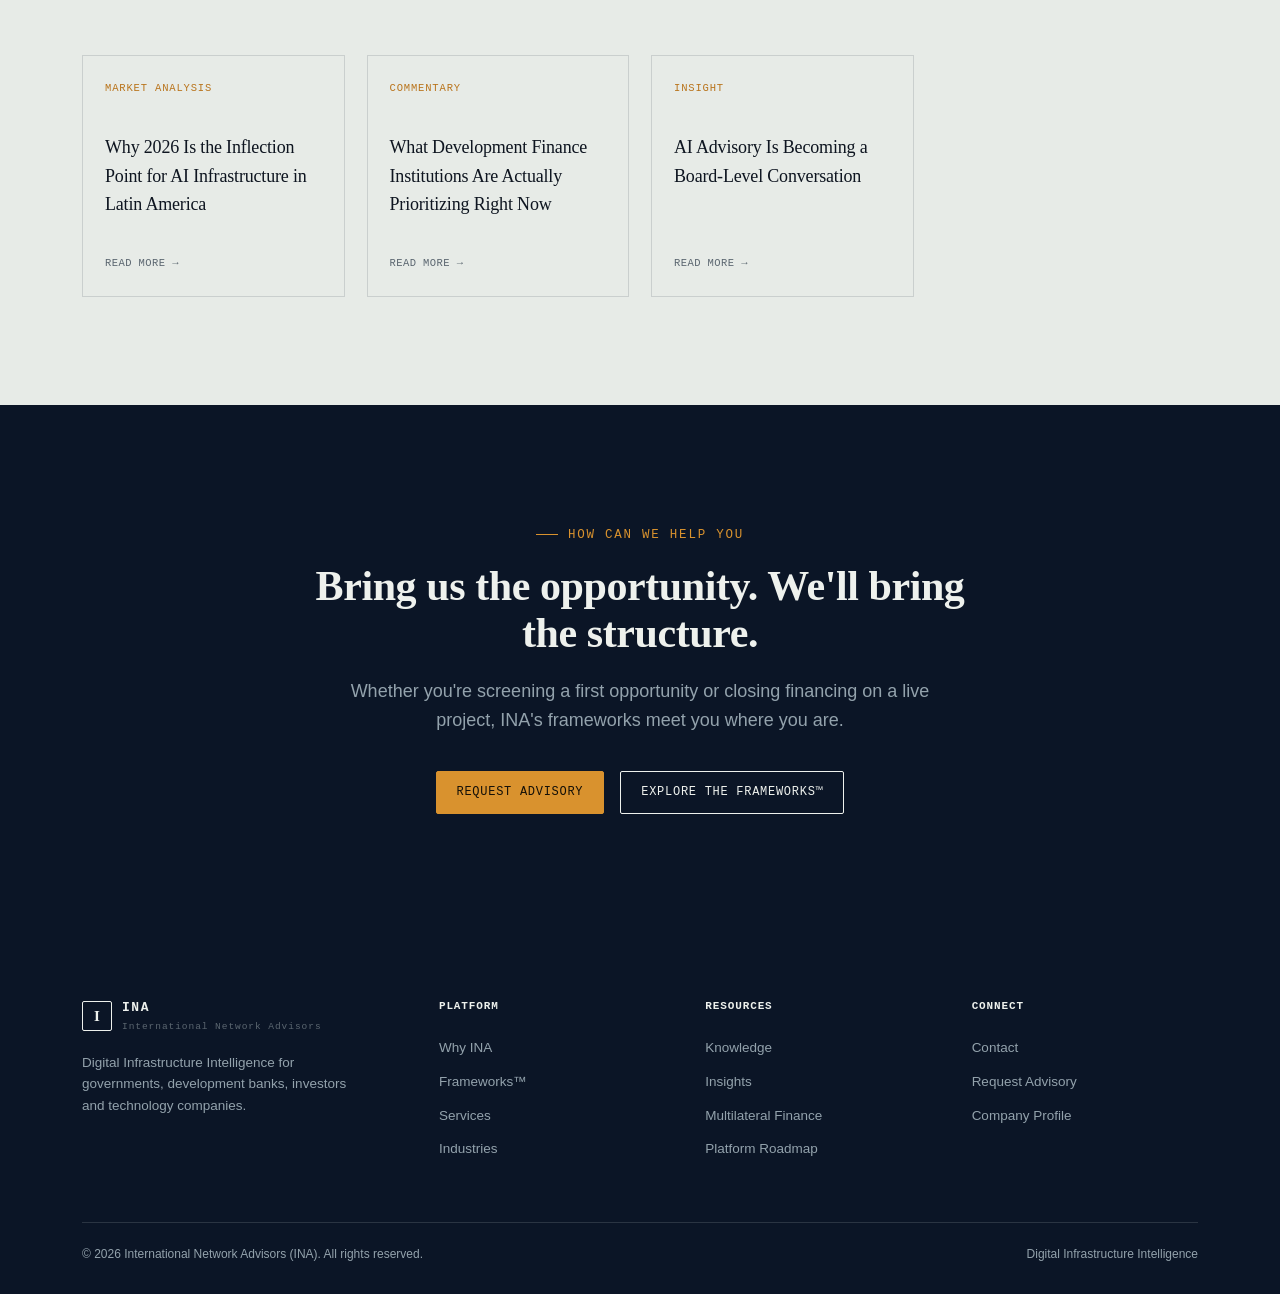
==== commit 6b253aa0: "Add files via upload" ====
--- a/index.html
+++ b/index.html
@@ -3,8 +3,8 @@
 <head>
 <meta charset="UTF-8">
 <meta name="viewport" content="width=device-width, initial-scale=1.0">
-<title data-i18n-en="INA — International Network Advisors | AI-Native Digital Infrastructure Intelligence" data-i18n-es="INA — International Network Advisors | Inteligencia en Infraestructura Digital, Nativa en IA">INA — International Network Advisors | AI-Native Digital Infrastructure Intelligence</title>
-<meta name="description" data-i18n-attr="content" data-i18n-en="INA is the AI-native advisory platform for digital infrastructure, project structuring and investment intelligence — conceived 100% around artificial intelligence, not a legacy consultancy with AI added on." data-i18n-es="INA es la plataforma de asesoría nativa en IA para infraestructura digital, estructuración de proyectos e inteligencia de inversión — concebida 100% alrededor de la inteligencia artificial, no una consultora tradicional con IA agregada." content="INA is the AI-native advisory platform for digital infrastructure, project structuring and investment intelligence — conceived 100% around artificial intelligence, not a legacy consultancy with AI added on.">
+<title data-i18n-en="INA — International Network Advisors | Digital Infrastructure Intelligence" data-i18n-es="INA — International Network Advisors | Inteligencia en Infraestructura Digital">INA — International Network Advisors | Digital Infrastructure Intelligence</title>
+<meta name="description" data-i18n-attr="content" data-i18n-en="INA is the advisory platform for digital infrastructure, project structuring and AI-native investment intelligence." data-i18n-es="INA es la plataforma de asesoría para infraestructura digital, estructuración de proyectos e inteligencia de inversión nativa en IA." content="INA is the advisory platform for digital infrastructure, project structuring and AI-native investment intelligence.">
 <link rel="preconnect" href="https://fonts.googleapis.com">
 <link rel="preconnect" href="https://fonts.gstatic.com" crossorigin>
 <link href="https://fonts.googleapis.com/css2?family=Fraunces:ital,opsz,wght@0,9..144,400;0,9..144,500;0,9..144,600;1,9..144,500;1,9..144,600&family=IBM+Plex+Sans:wght@400;500;600&family=IBM+Plex+Mono:wght@400;500&display=swap" rel="stylesheet">
@@ -37,7 +37,7 @@
 </header>
 <section class="hero" id="home" style="position:relative; background: var(--ink); color: var(--text-on-dark); overflow:hidden; padding: 88px 0 100px;">
   <span class="corner-tag tl">INA &mdash; INTERNATIONAL NETWORK ADVISORS</span>
-  <span class="corner-tag tr"><span data-i18n="home.hero.eyebrow">AI-Native Digital Infrastructure Intelligence</span></span>
+  <span class="corner-tag tr"><span data-i18n="home.hero.eyebrow">Digital Infrastructure Intelligence</span></span>
   <span class="corner-tag bl">LAT 00.000&deg; &nbsp; LON 00.000&deg;</span>
   <span class="corner-tag br">LATIN AMERICA &rarr; GLOBAL</span>
 
@@ -67,9 +67,9 @@
 
   <div class="wrap" style="position:relative; z-index:2;">
     <div class="hero-head" style="max-width:880px; margin-top:40px;">
-      <span class="eyebrow on-dark"><span data-i18n="home.hero.eyebrow">AI-Native Digital Infrastructure Intelligence</span></span>
-      <h1 class="h-display" style="margin:18px 0 26px;"><span data-i18n="home.hero.title">The <em>AI-native</em> advisory platform for digital infrastructure, project structuring &amp; investment intelligence.</span></h1>
-      <p class="lede"><span data-i18n="home.hero.lede">INA transforms complex digital infrastructure opportunities &mdash; fiber backbones, submarine cables, data centers, satellite constellations, AI compute &mdash; into bankable, investable and sustainable projects for governments, development banks, investors and technology companies. Unlike legacy consultancies with AI features bolted on, INA was conceived 100% around artificial intelligence from day one: <strong>consultants decide, AI does the work.</strong></span></p>
+      <span class="eyebrow on-dark"><span data-i18n="home.hero.eyebrow">Digital Infrastructure Intelligence</span></span>
+      <h1 class="h-display" style="margin:18px 0 26px;"><span data-i18n="home.hero.title">The advisory platform for digital infrastructure, project structuring &amp; <em>AI-native</em> investment intelligence.</span></h1>
+      <p class="lede"><span data-i18n="home.hero.lede">INA transforms complex digital infrastructure opportunities &mdash; fiber backbones, submarine cables, data centers, satellite constellations, AI compute &mdash; into bankable, investable and sustainable projects, for governments, development banks, investors and technology companies.</span></p>
       <div class="hero-cta" style="display:flex; gap:16px; margin-top:34px; flex-wrap:wrap;">
         <a href="framework.html" class="btn amber"><span data-i18n="home.hero.cta1">Explore the Frameworks&trade;</span></a>
         <a href="contact.html" class="btn on-dark ghost"><span data-i18n="home.hero.cta2">Start an Engagement</span></a>
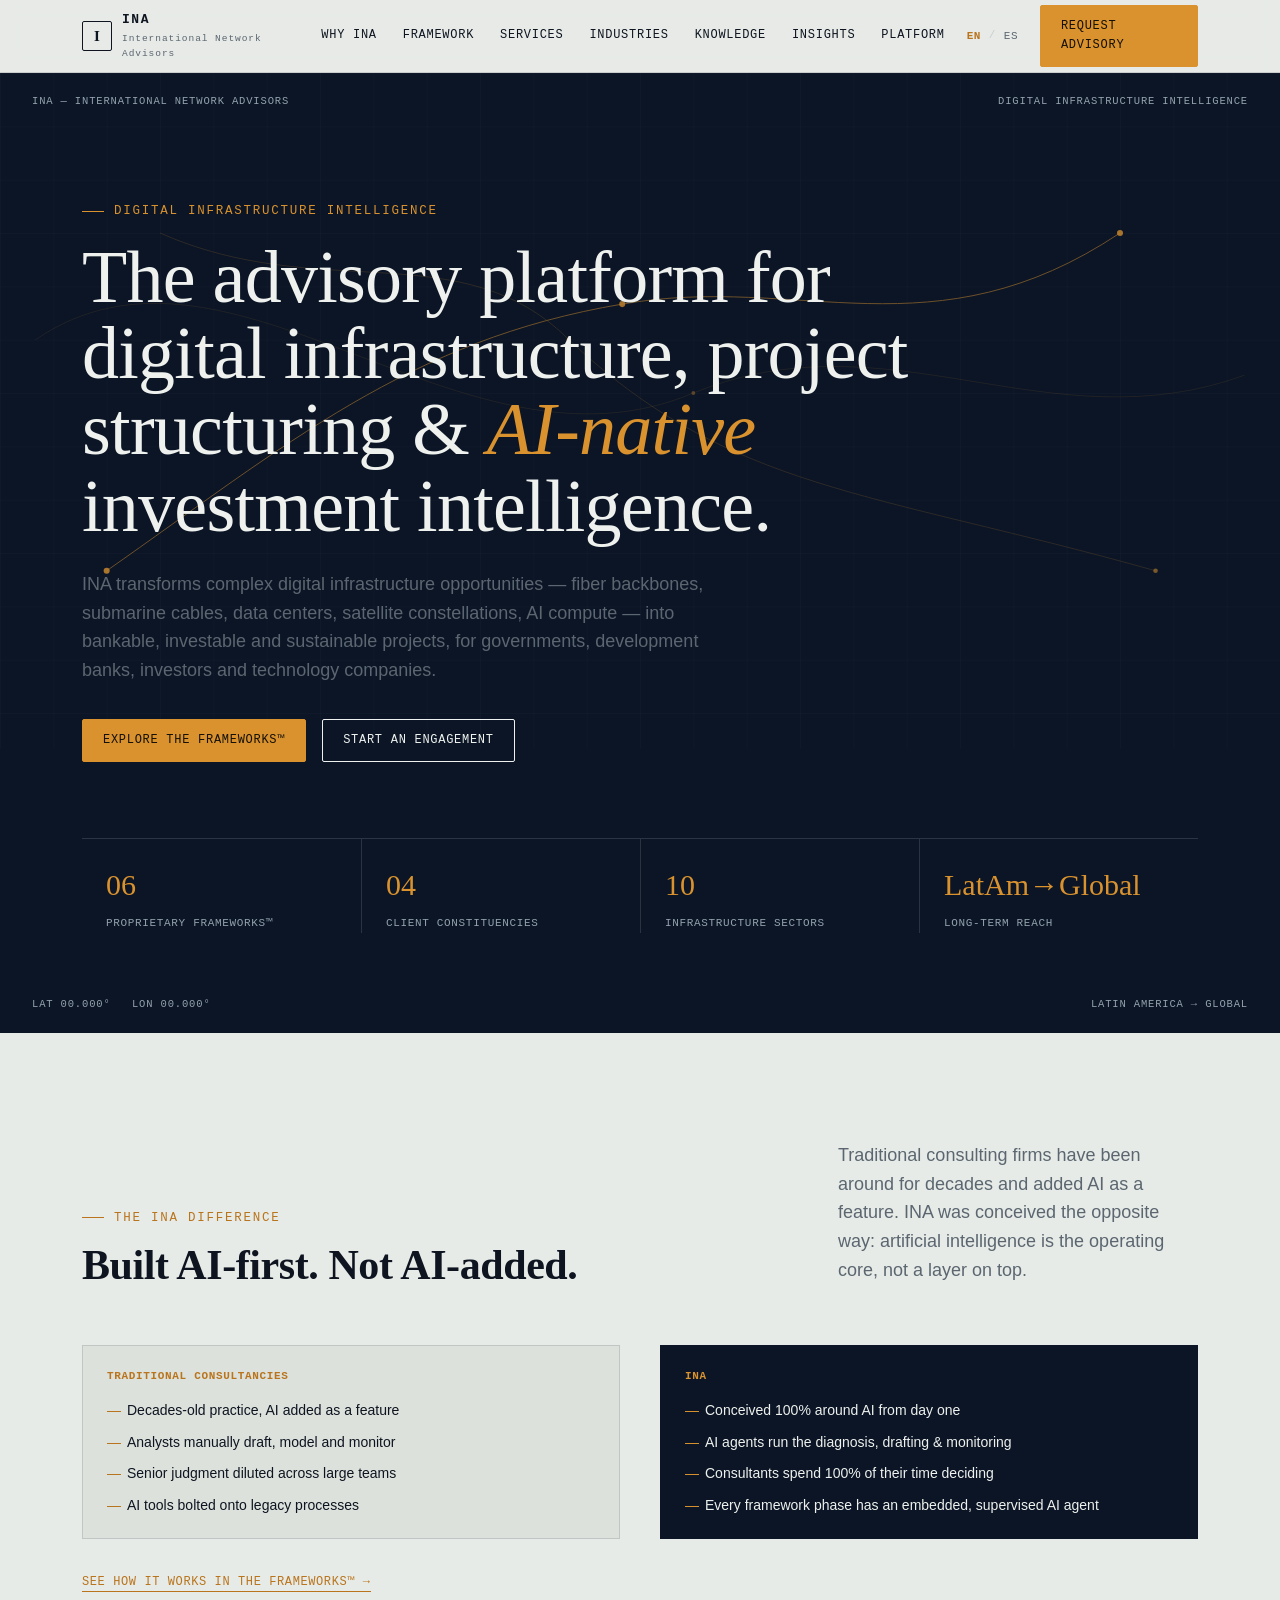
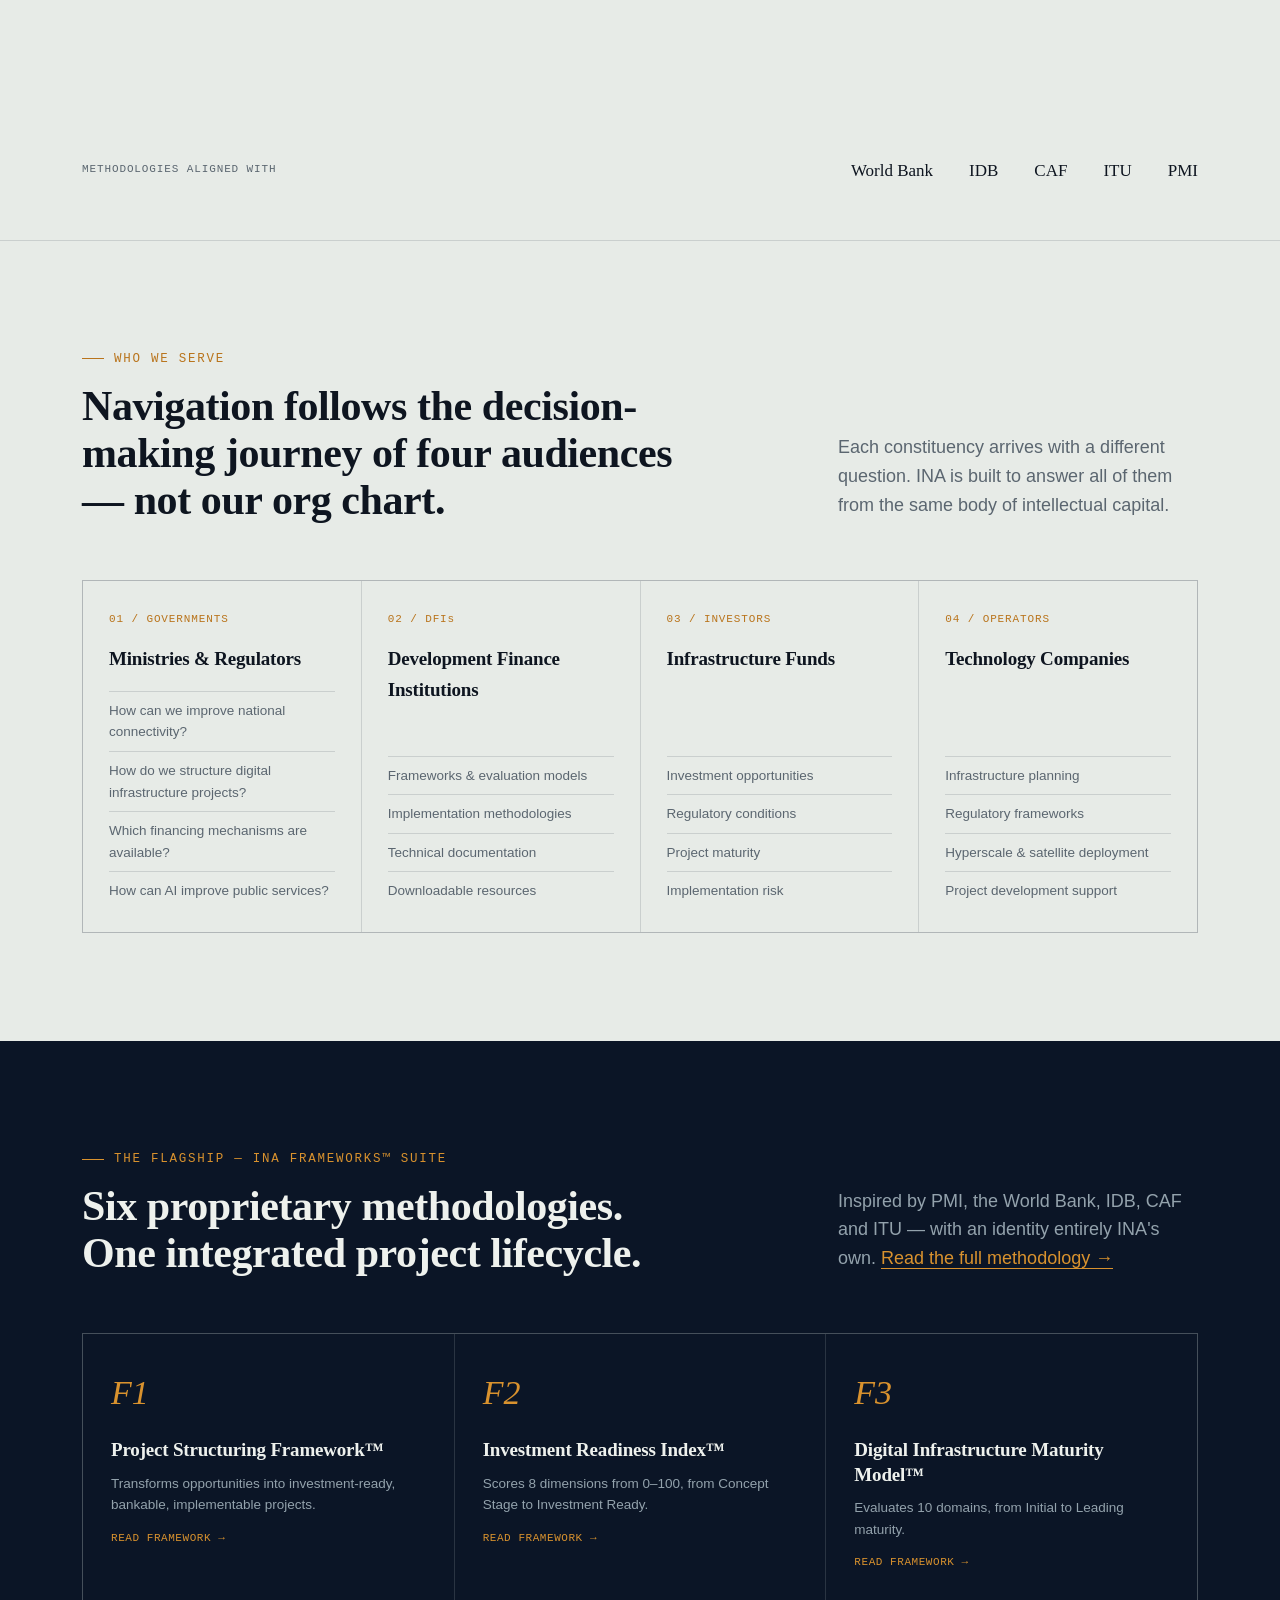
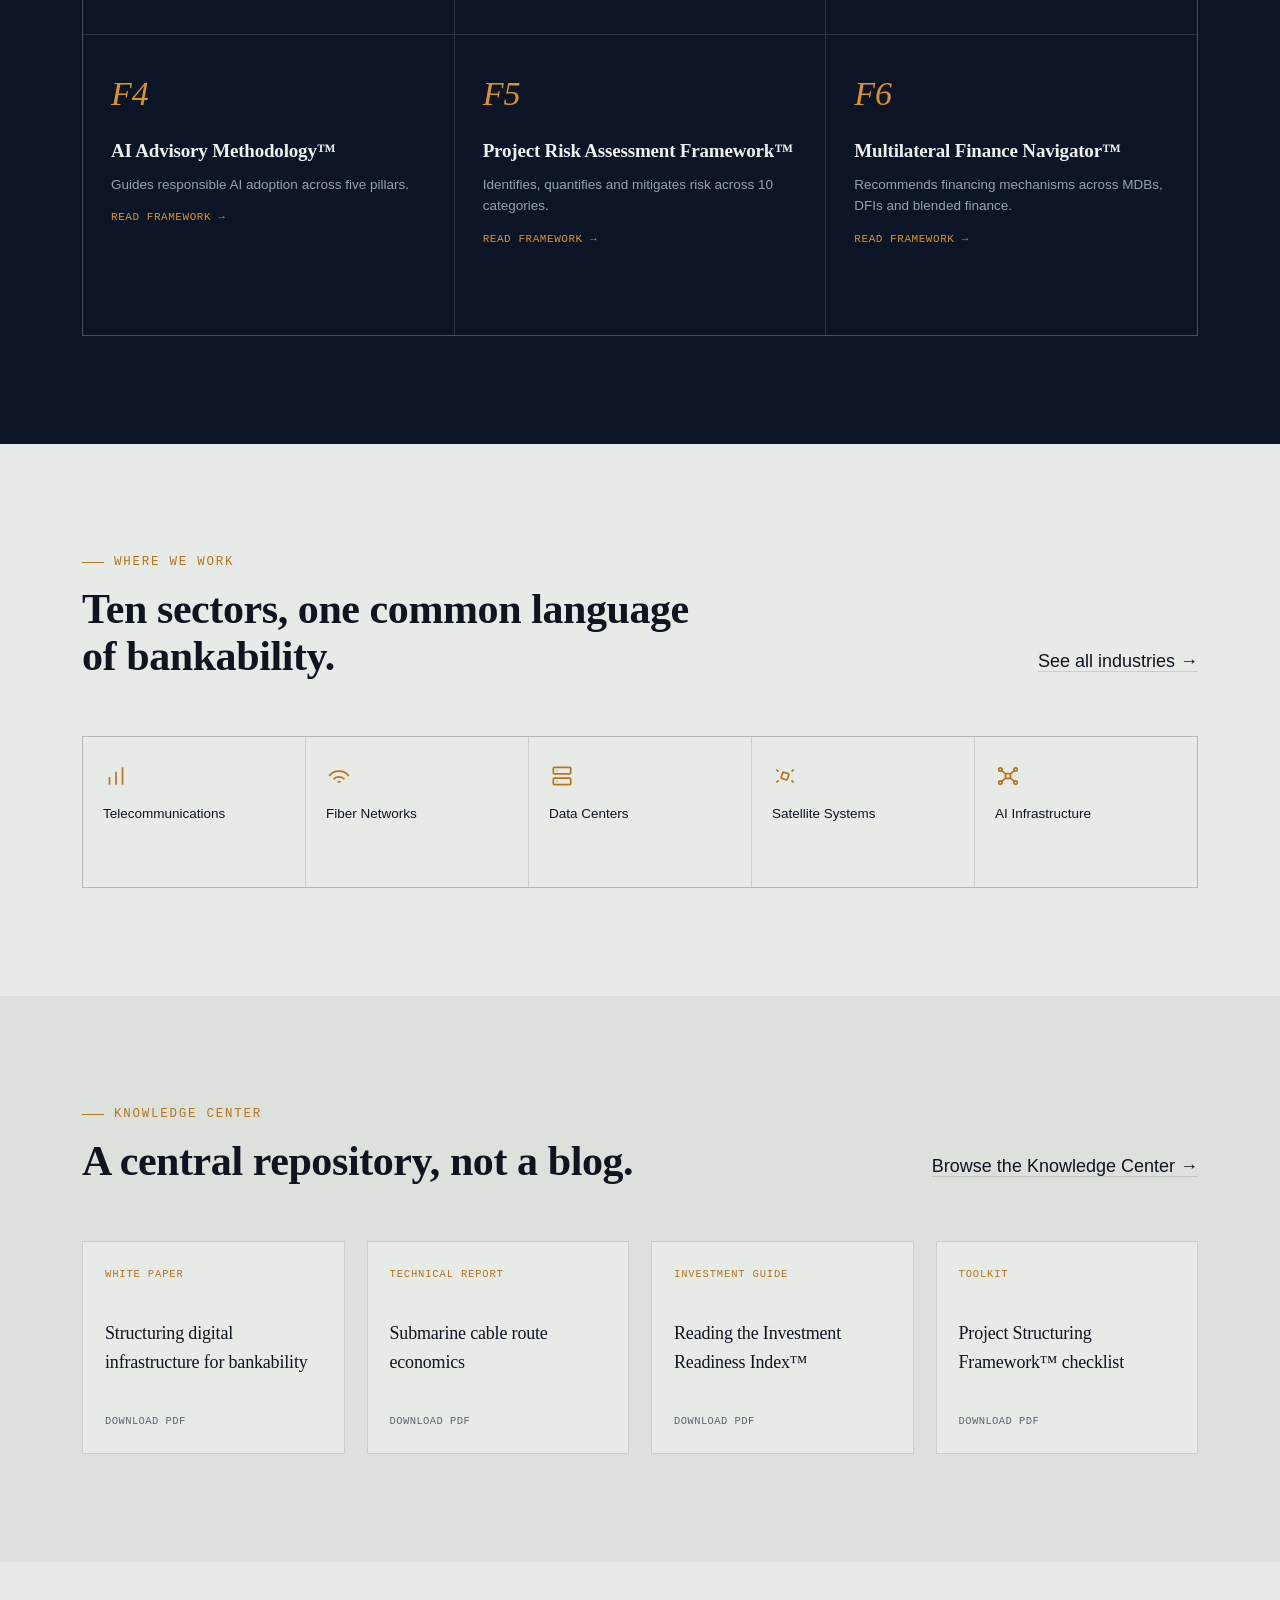
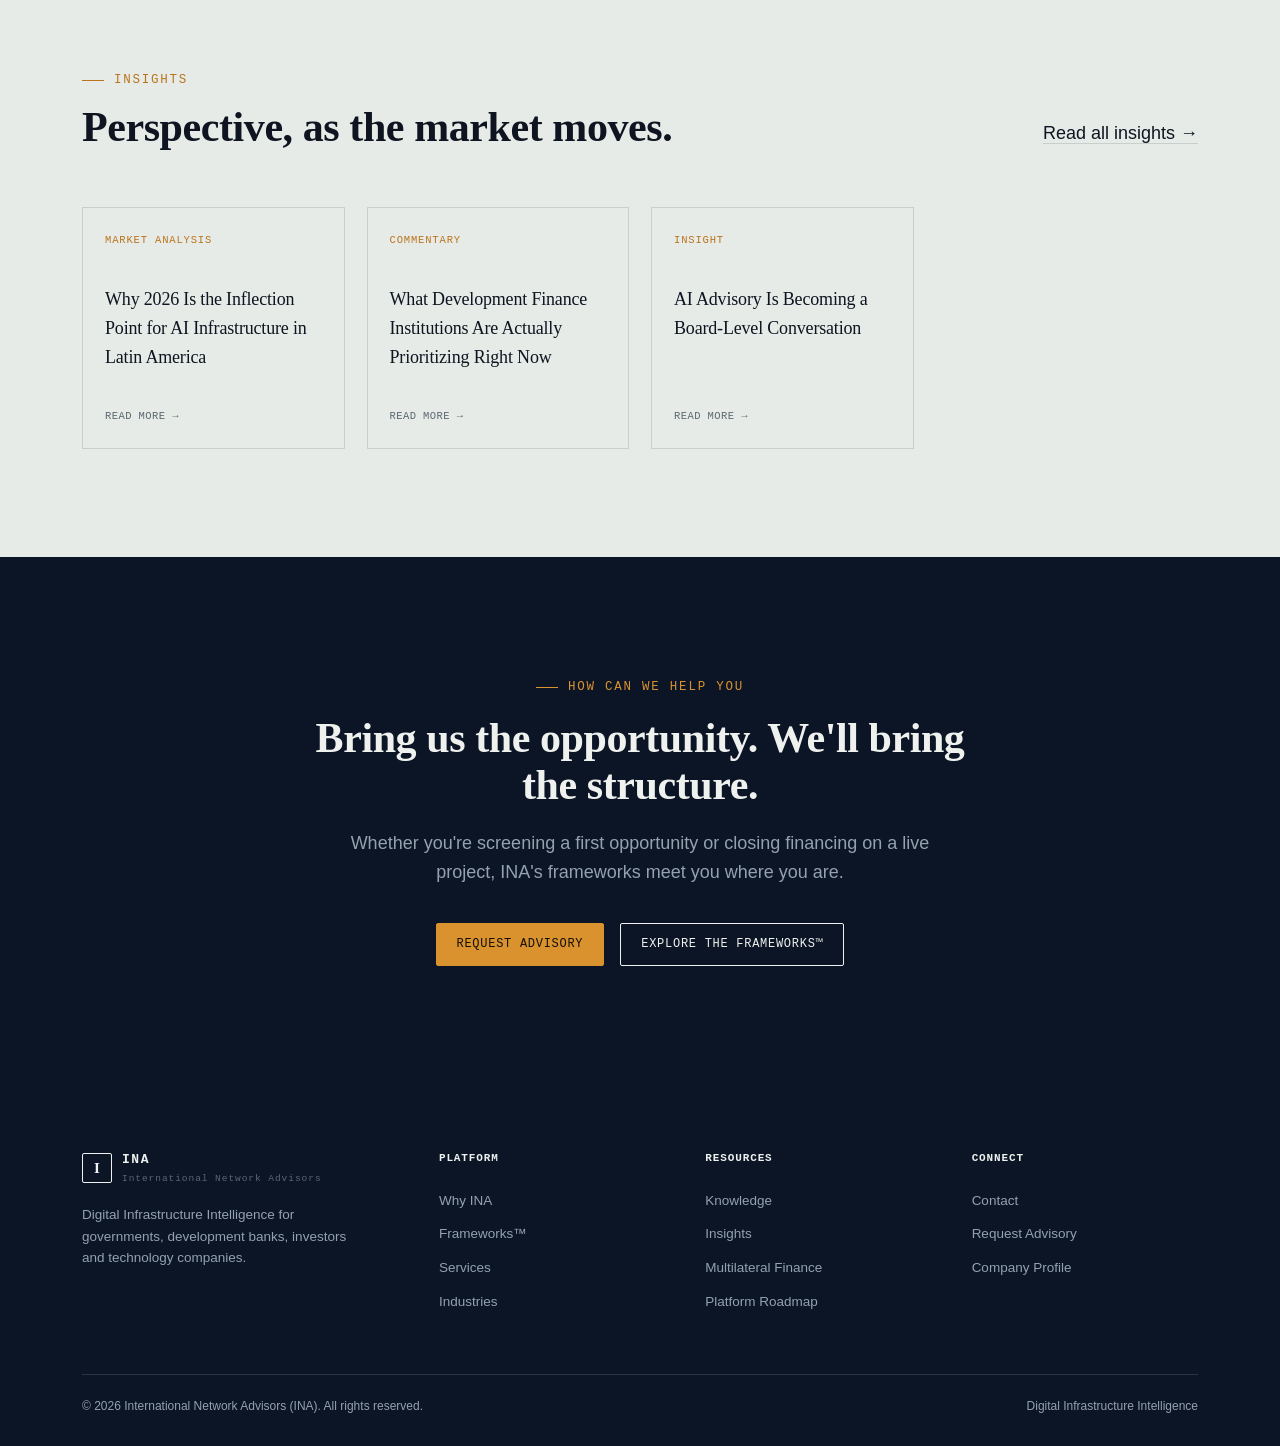
==== commit 7bd59671: "Add files via upload" ====
--- a/index.html
+++ b/index.html
@@ -68,7 +68,7 @@
   <div class="wrap" style="position:relative; z-index:2;">
     <div class="hero-head" style="max-width:880px; margin-top:40px;">
       <span class="eyebrow on-dark"><span data-i18n="home.hero.eyebrow">Digital Infrastructure Intelligence</span></span>
-      <h1 class="h-display" style="margin:18px 0 26px;"><span data-i18n="home.hero.title">The advisory platform for digital infrastructure, project structuring &amp; <em>AI-native</em> investment intelligence.</span></h1>
+      <h1 class="h-display" style="margin:18px 0 26px;"><span data-i18n="home.hero.title">The <em>AI-native</em> advisory platform for digital infrastructure, project structuring &amp; investment intelligence.</span></h1>
       <p class="lede"><span data-i18n="home.hero.lede">INA transforms complex digital infrastructure opportunities &mdash; fiber backbones, submarine cables, data centers, satellite constellations, AI compute &mdash; into bankable, investable and sustainable projects, for governments, development banks, investors and technology companies.</span></p>
       <div class="hero-cta" style="display:flex; gap:16px; margin-top:34px; flex-wrap:wrap;">
         <a href="framework.html" class="btn amber"><span data-i18n="home.hero.cta1">Explore the Frameworks&trade;</span></a>
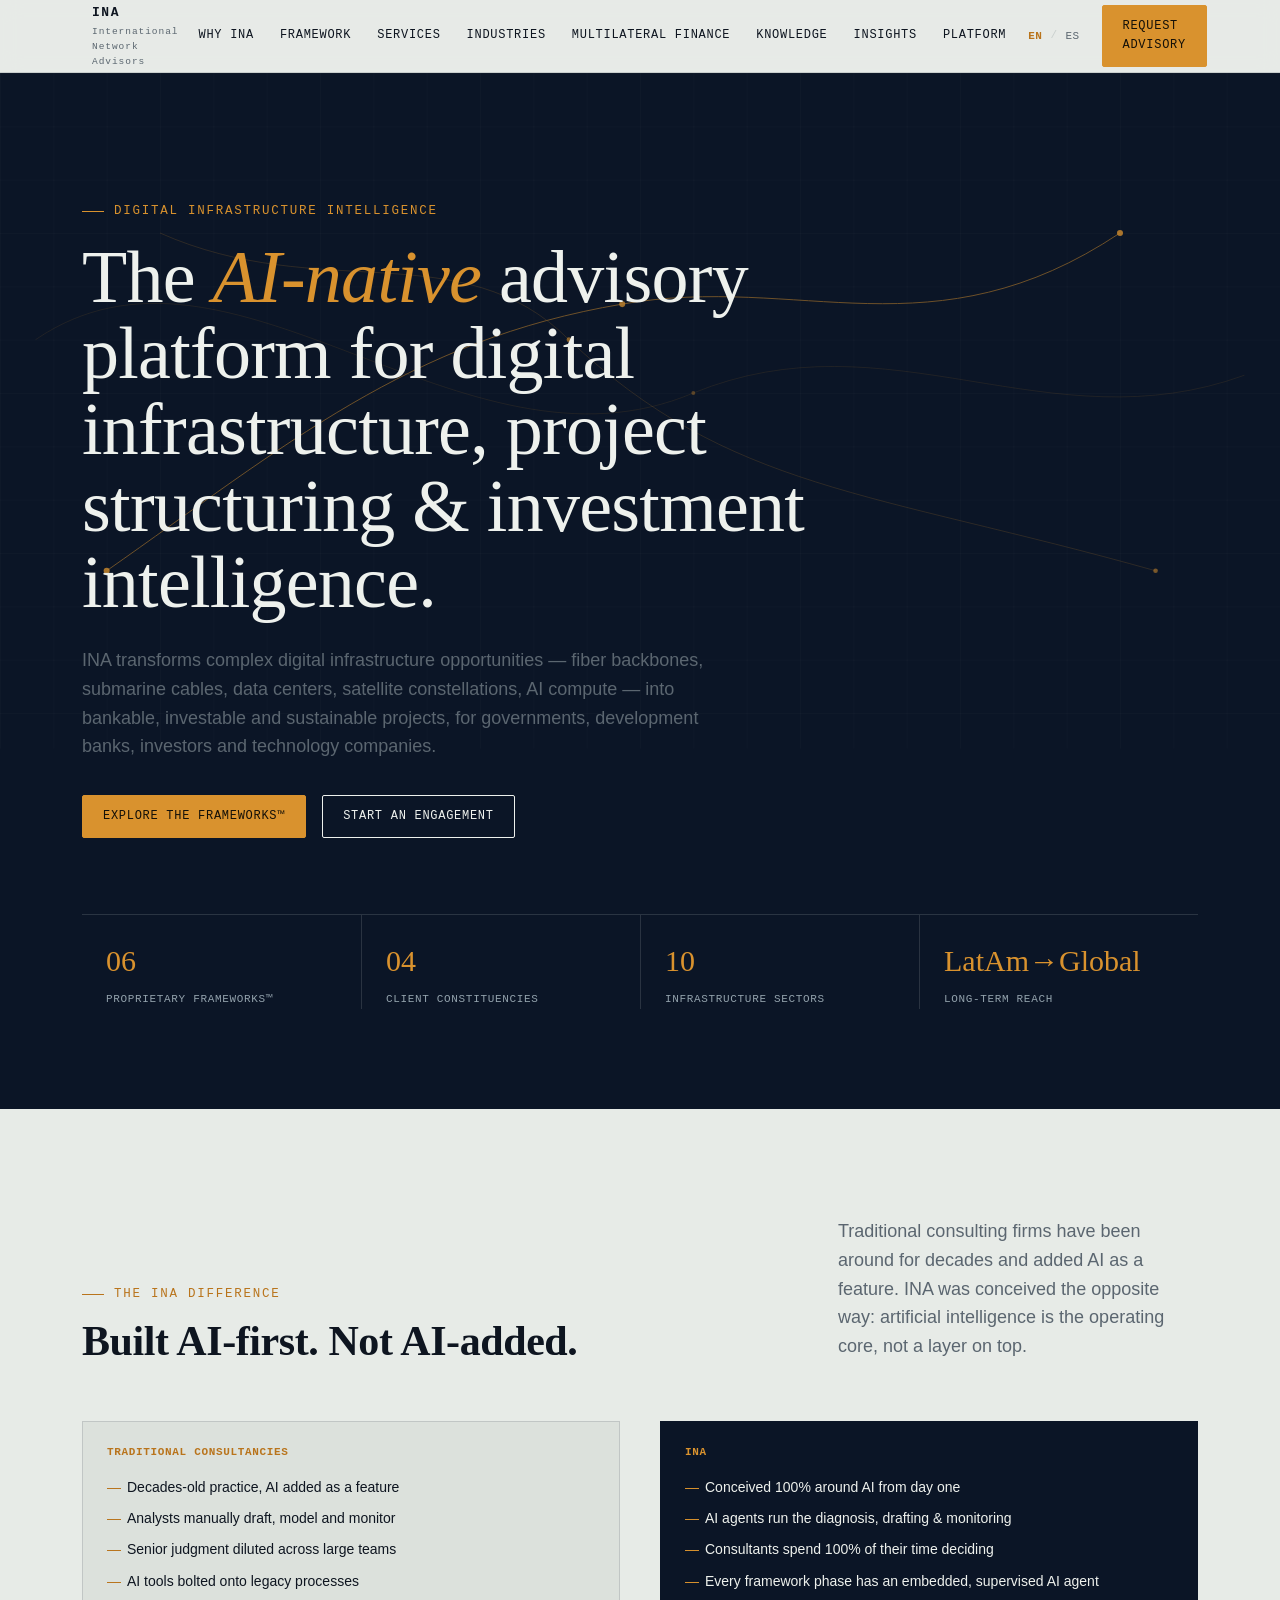
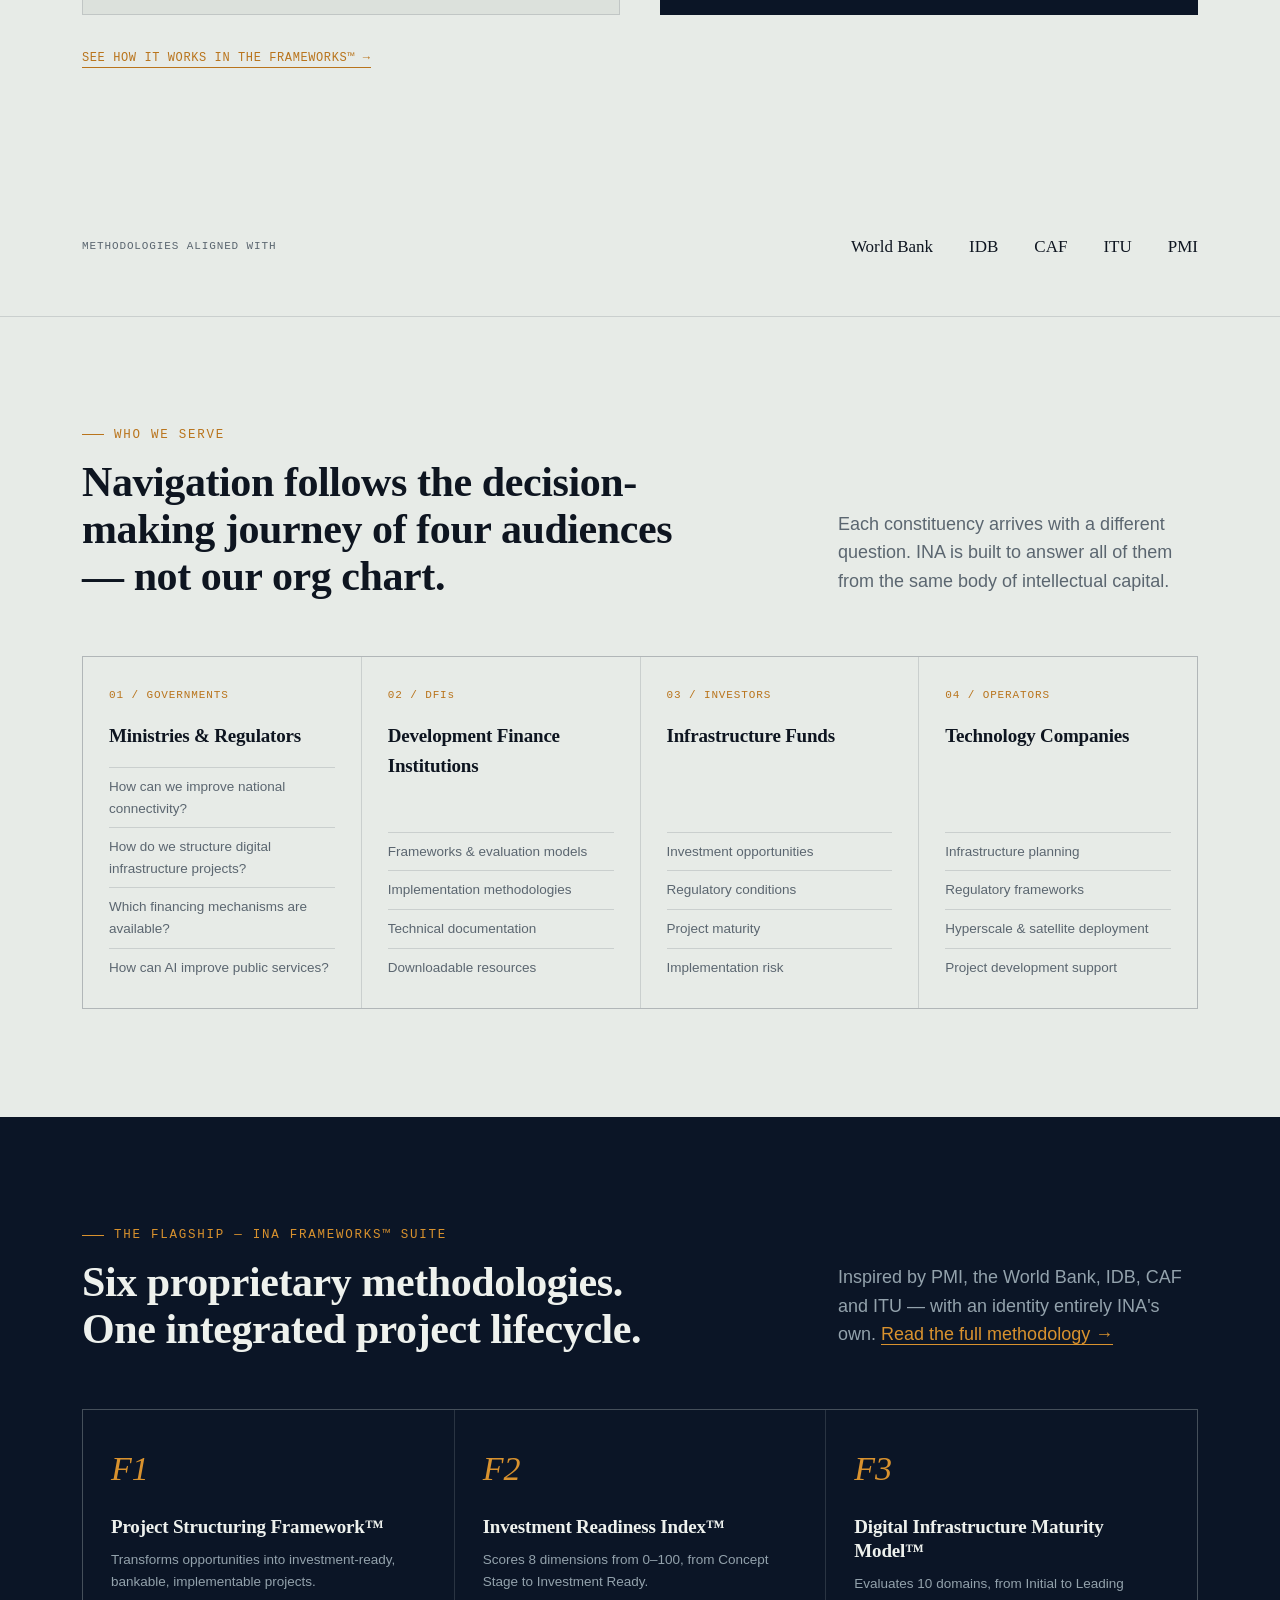
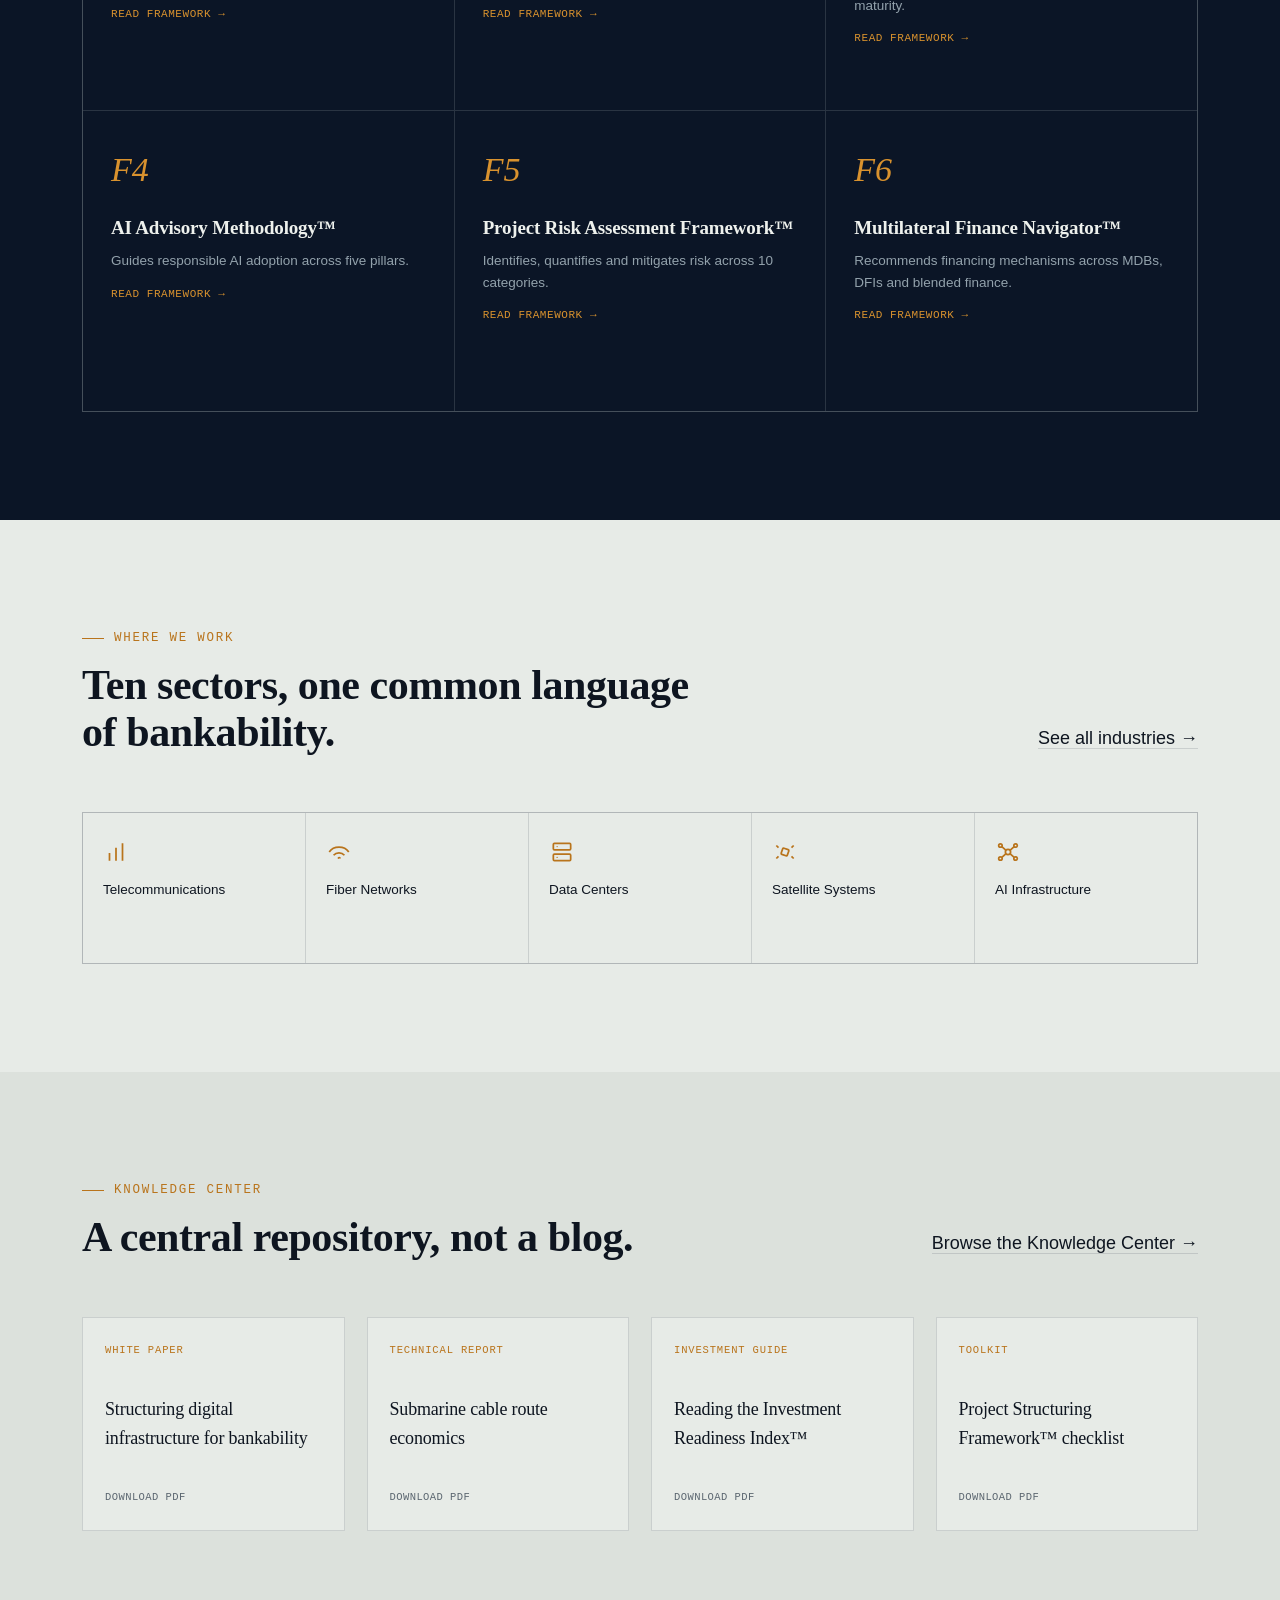
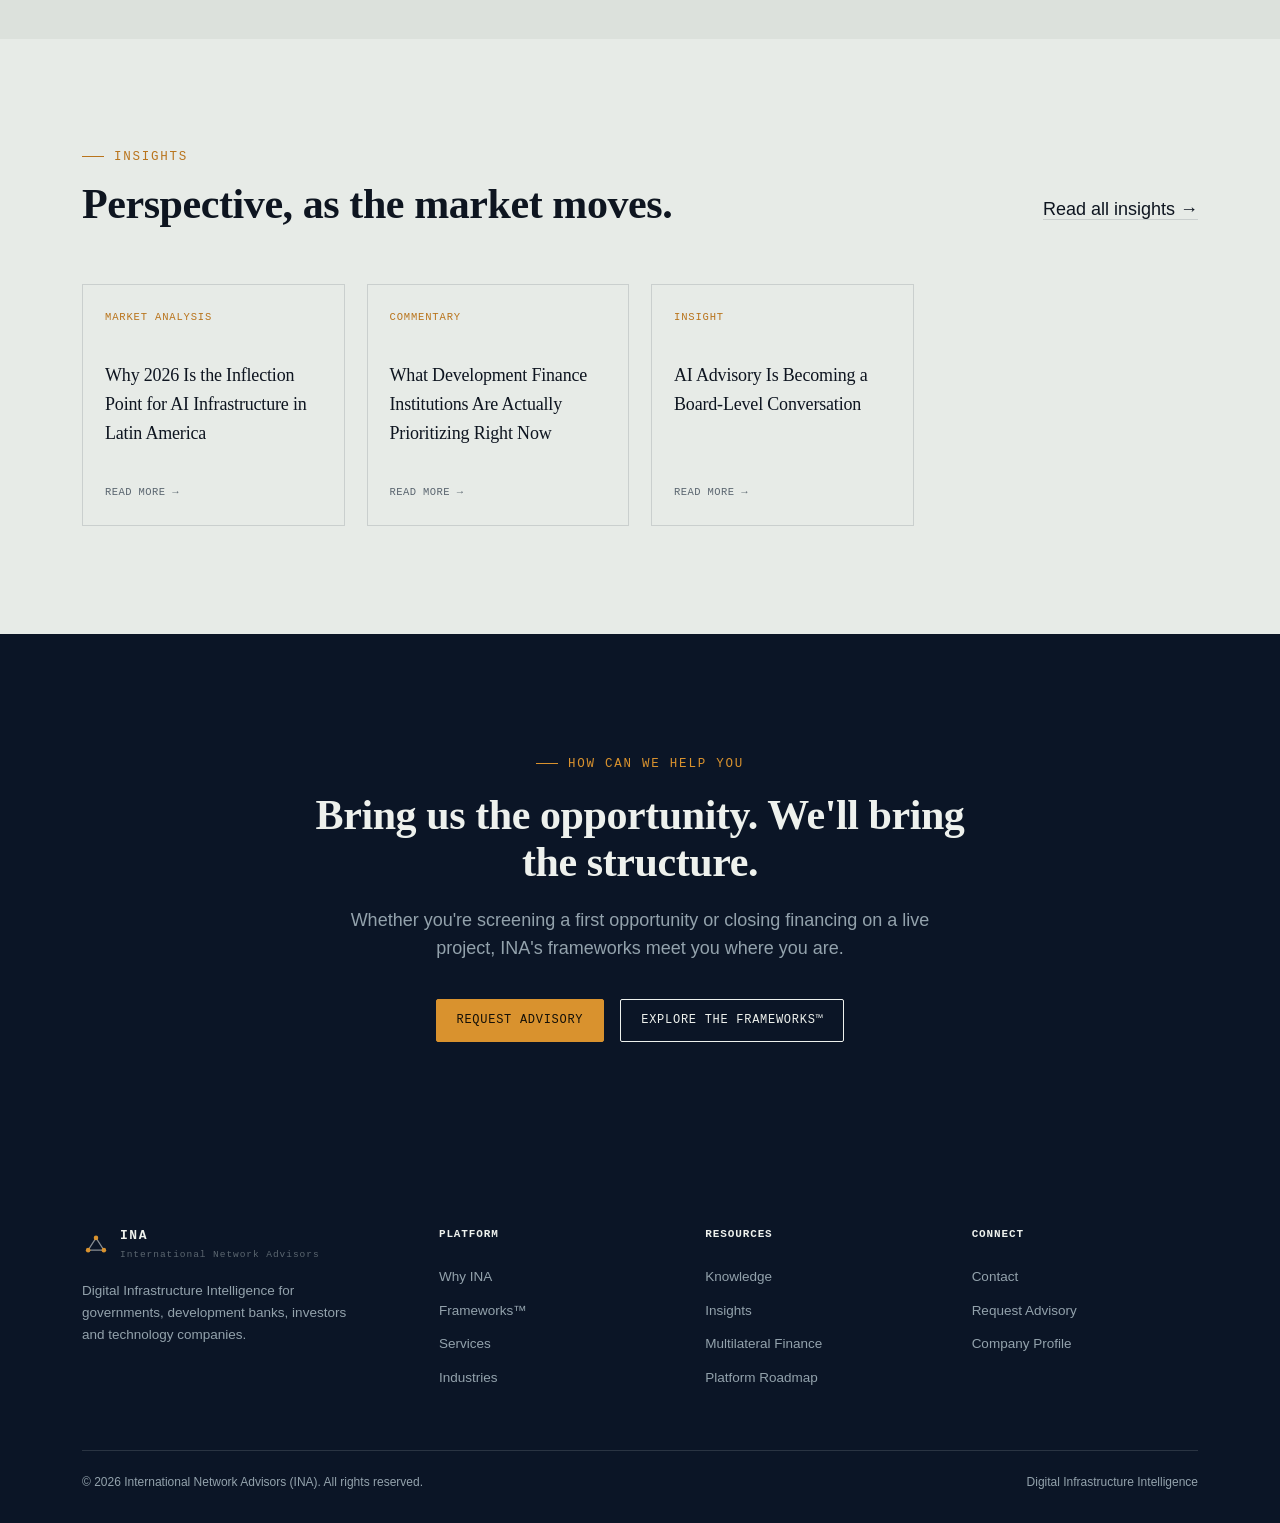
==== commit 15c5bde2: "Add files via upload" ====
--- a/index.html
+++ b/index.html
@@ -14,11 +14,11 @@
 <header class="site">
   <div class="wrap nav">
     <a href="index.html" class="brand">
-      <span class="mark">I</span>
+      <svg class="logo-mark" viewBox="0 0 32 32" width="28" height="28" aria-hidden="true"><path d="M7 23 16 9 25 23M7 23H25" stroke="currentColor" stroke-width="1.4" fill="none" opacity=".55"/><circle cx="7" cy="23" r="2.6" fill="var(--amber)"/><circle cx="16" cy="9" r="2.6" fill="var(--amber)"/><circle cx="25" cy="23" r="2.6" fill="var(--amber)"/></svg>
       <span class="word"><b>INA</b><span><span data-i18n="brand.tagline">International Network Advisors</span></span></span>
     </a>
     <nav class="links">
-      <a href="why-ina.html"><span data-i18n="nav.why">Why INA</span></a><a href="framework.html"><span data-i18n="nav.framework">Framework</span></a><a href="services.html"><span data-i18n="nav.services">Services</span></a><a href="industries.html"><span data-i18n="nav.industries">Industries</span></a><a href="knowledge.html"><span data-i18n="nav.knowledge">Knowledge</span></a><a href="insights.html"><span data-i18n="nav.insights">Insights</span></a><a href="platform.html"><span data-i18n="nav.platform">Platform</span></a>
+      <a href="why-ina.html"><span data-i18n="nav.why">Why INA</span></a><a href="framework.html"><span data-i18n="nav.framework">Framework</span></a><a href="services.html"><span data-i18n="nav.services">Services</span></a><a href="industries.html"><span data-i18n="nav.industries">Industries</span></a><a href="finance.html"><span class="nl2" data-i18n="nav.finance">Multilateral Finance</span></a><a href="knowledge.html"><span data-i18n="nav.knowledge">Knowledge</span></a><a href="insights.html"><span data-i18n="nav.insights">Insights</span></a><a href="platform.html"><span data-i18n="nav.platform">Platform</span></a>
     </nav>
     <div class="lang-switch" aria-label="Language">
       <button class="lang-btn" data-lang="en">EN</button><span>/</span><button class="lang-btn" data-lang="es">ES</button>
@@ -30,17 +30,12 @@
   </div>
   <div id="mobileMenu" style="display:none; border-top:1px solid var(--paper-line); background:var(--paper);">
     <div class="wrap" style="display:flex; flex-direction:column; padding:18px 32px; gap:16px;">
-      <a href="why-ina.html"><span data-i18n="nav.why">Why INA</span></a><a href="framework.html"><span data-i18n="nav.framework">Framework</span></a><a href="services.html"><span data-i18n="nav.services">Services</span></a><a href="industries.html"><span data-i18n="nav.industries">Industries</span></a><a href="knowledge.html"><span data-i18n="nav.knowledge">Knowledge</span></a><a href="insights.html"><span data-i18n="nav.insights">Insights</span></a><a href="platform.html"><span data-i18n="nav.platform">Platform</span></a><a href="contact.html"><span data-i18n="nav.contact">Contact</span></a>
+      <a href="why-ina.html"><span data-i18n="nav.why">Why INA</span></a><a href="framework.html"><span data-i18n="nav.framework">Framework</span></a><a href="services.html"><span data-i18n="nav.services">Services</span></a><a href="industries.html"><span data-i18n="nav.industries">Industries</span></a><a href="finance.html"><span class="nl2" data-i18n="nav.finance">Multilateral Finance</span></a><a href="knowledge.html"><span data-i18n="nav.knowledge">Knowledge</span></a><a href="insights.html"><span data-i18n="nav.insights">Insights</span></a><a href="platform.html"><span data-i18n="nav.platform">Platform</span></a><a href="contact.html"><span data-i18n="nav.contact">Contact</span></a>
       <div class="lang-switch" style="margin-top:6px;"><button class="lang-btn" data-lang="en">EN</button><span>/</span><button class="lang-btn" data-lang="es">ES</button></div>
     </div>
   </div>
 </header>
-<section class="hero" id="home" style="position:relative; background: var(--ink); color: var(--text-on-dark); overflow:hidden; padding: 88px 0 100px;">
-  <span class="corner-tag tl">INA &mdash; INTERNATIONAL NETWORK ADVISORS</span>
-  <span class="corner-tag tr"><span data-i18n="home.hero.eyebrow">Digital Infrastructure Intelligence</span></span>
-  <span class="corner-tag bl">LAT 00.000&deg; &nbsp; LON 00.000&deg;</span>
-  <span class="corner-tag br">LATIN AMERICA &rarr; GLOBAL</span>
-
+<section class="hero" id="home" style="position:relative; background: var(--ink); color: var(--text-on-dark); overflow:hidden; padding: 88px 0 100px;"></span>
   <svg style="position:absolute; inset:0; z-index:1; opacity:.9;" viewBox="0 0 1440 760" preserveAspectRatio="xMidYMid slice" aria-hidden="true">
     <defs>
       <pattern id="grid" width="60" height="60" patternUnits="userSpaceOnUse">
@@ -248,7 +243,7 @@
     <div class="foot-grid">
       <div>
         <span class="brand" style="color:var(--text-on-dark);">
-          <span class="mark" style="border-color:var(--text-on-dark); color:var(--text-on-dark);">I</span>
+          <svg class="logo-mark" viewBox="0 0 32 32" width="28" height="28" aria-hidden="true"><path d="M7 23 16 9 25 23M7 23H25" stroke="currentColor" stroke-width="1.4" fill="none" opacity=".55"/><circle cx="7" cy="23" r="2.6" fill="var(--amber)"/><circle cx="16" cy="9" r="2.6" fill="var(--amber)"/><circle cx="25" cy="23" r="2.6" fill="var(--amber)"/></svg>
           <span class="word" style="color:var(--text-on-dark);"><b>INA</b><span style="color:var(--muted-on-dark);"><span data-i18n="brand.tagline">International Network Advisors</span></span></span>
         </span>
         <p style="margin-top:18px; font-size:13.5px; max-width:280px;"><span data-i18n="footer.tagline">Digital Infrastructure Intelligence for governments, development banks, investors and technology companies.</span></p>
@@ -259,7 +254,7 @@
       </div>
       <div>
         <h5><span data-i18n="footer.h.resources">Resources</span></h5>
-        <ul><li><a href="knowledge.html"><span data-i18n="nav.knowledge">Knowledge</span></a></li><li><a href="insights.html"><span data-i18n="nav.insights">Insights</span></a></li><li><a href="framework.html#finance"><span data-i18n="footer.finance">Multilateral Finance</span></a></li><li><a href="platform.html"><span data-i18n="footer.roadmap">Platform Roadmap</span></a></li></ul>
+        <ul><li><a href="knowledge.html"><span data-i18n="nav.knowledge">Knowledge</span></a></li><li><a href="insights.html"><span data-i18n="nav.insights">Insights</span></a></li><li><a href="finance.html"><span data-i18n="footer.finance">Multilateral Finance</span></a></li><li><a href="platform.html"><span data-i18n="footer.roadmap">Platform Roadmap</span></a></li></ul>
       </div>
       <div>
         <h5><span data-i18n="footer.h.connect">Connect</span></h5>
